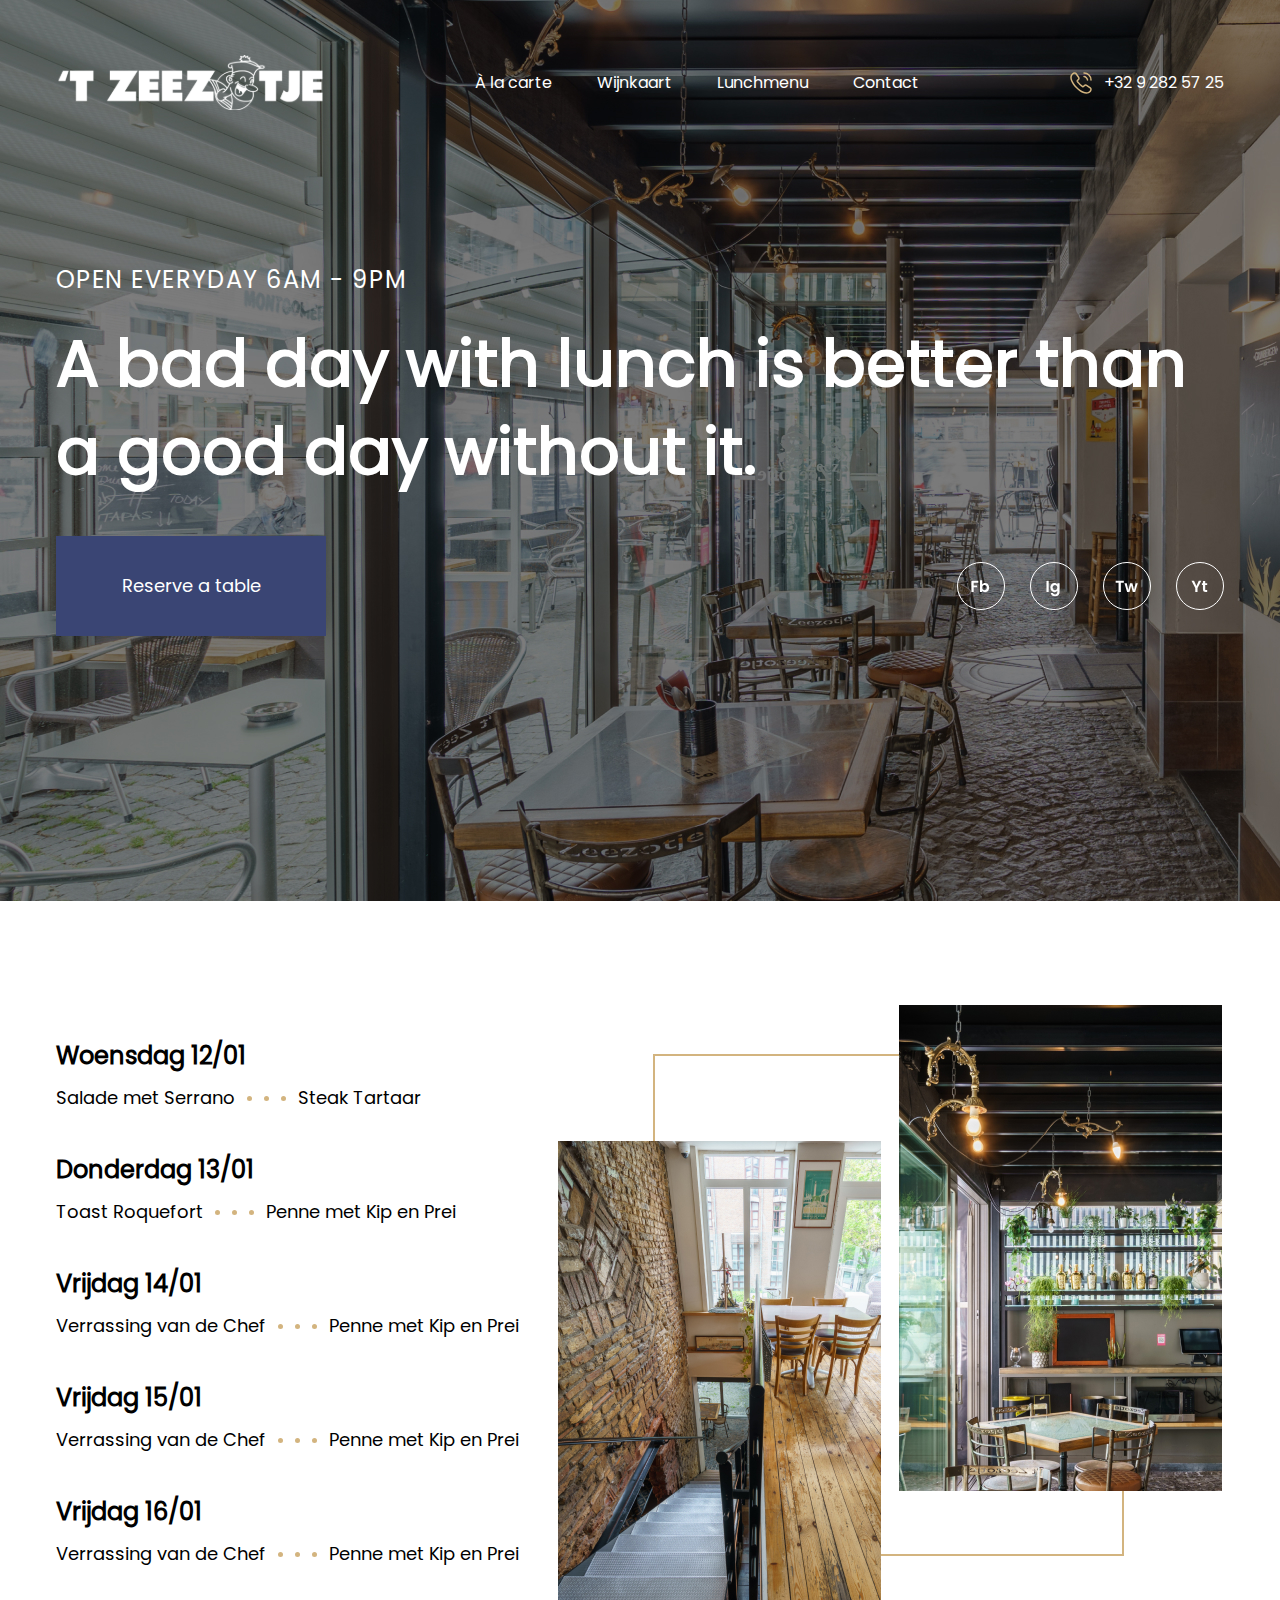
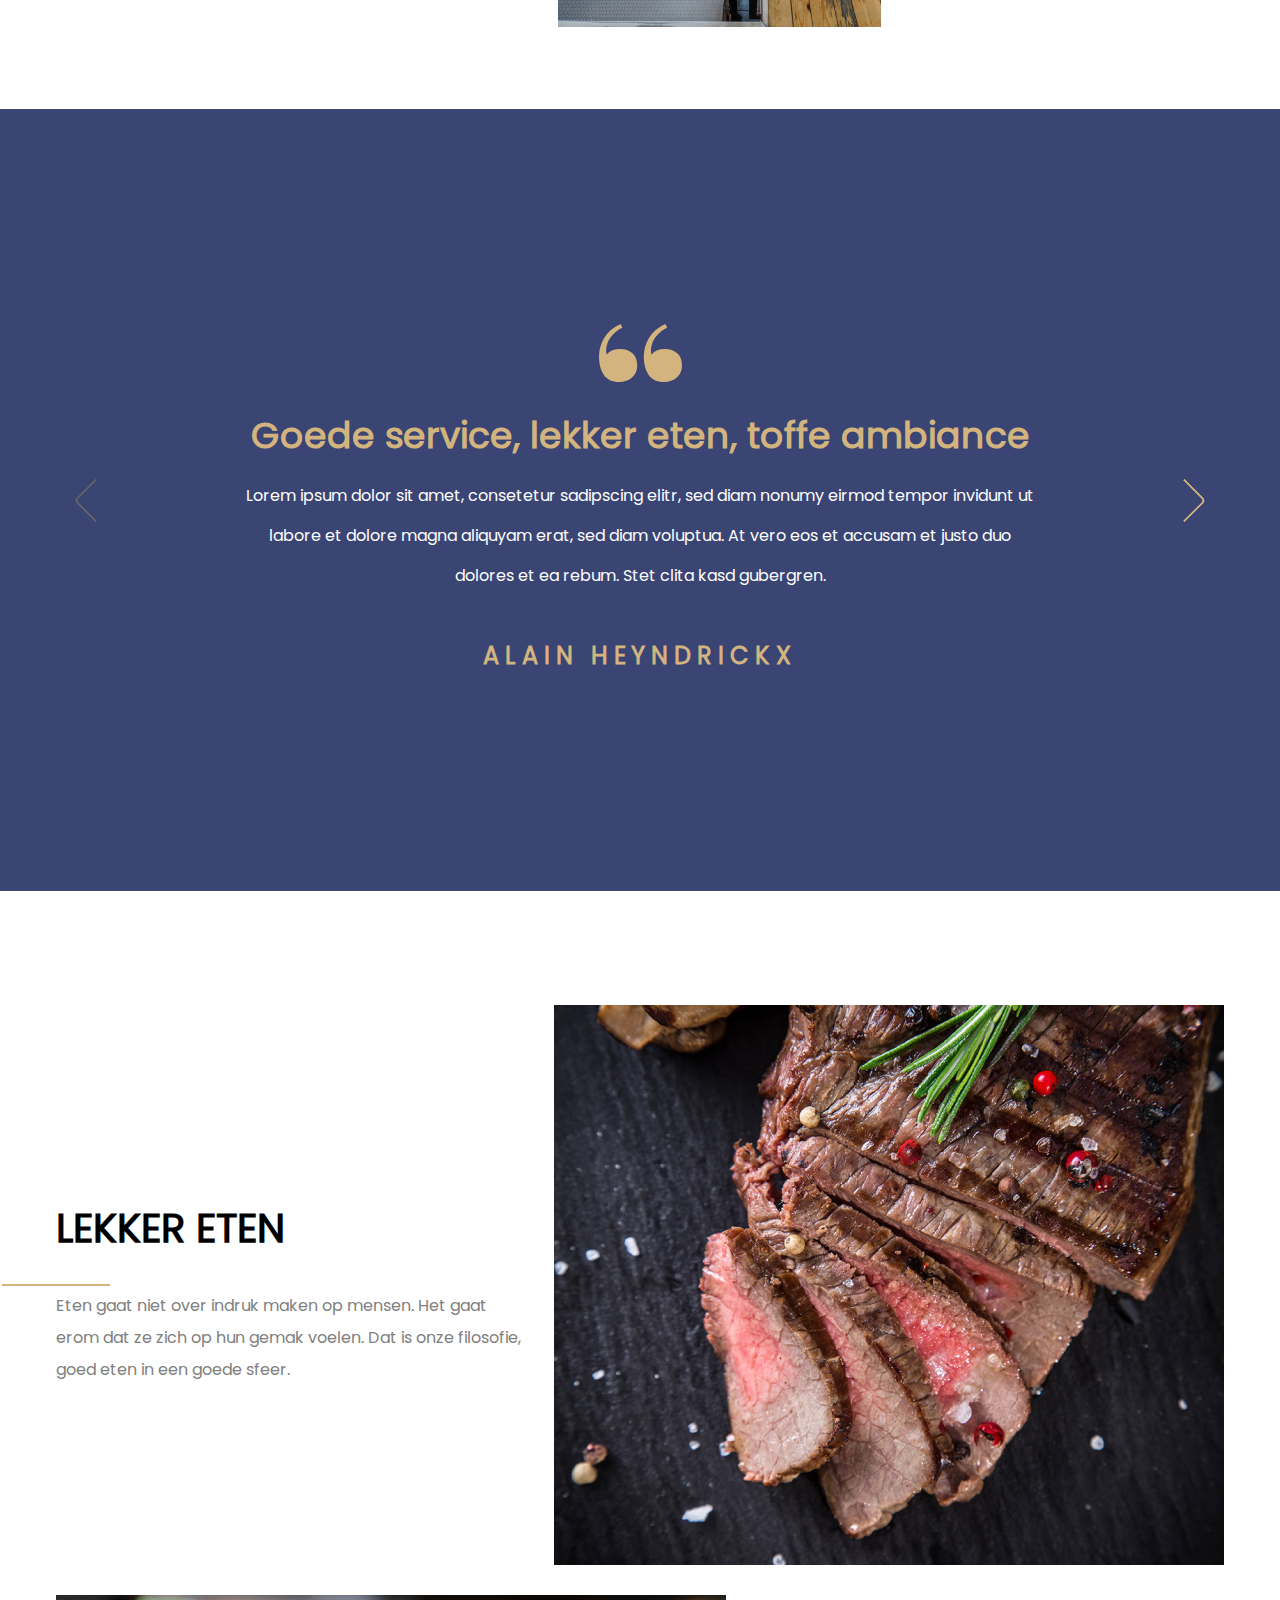
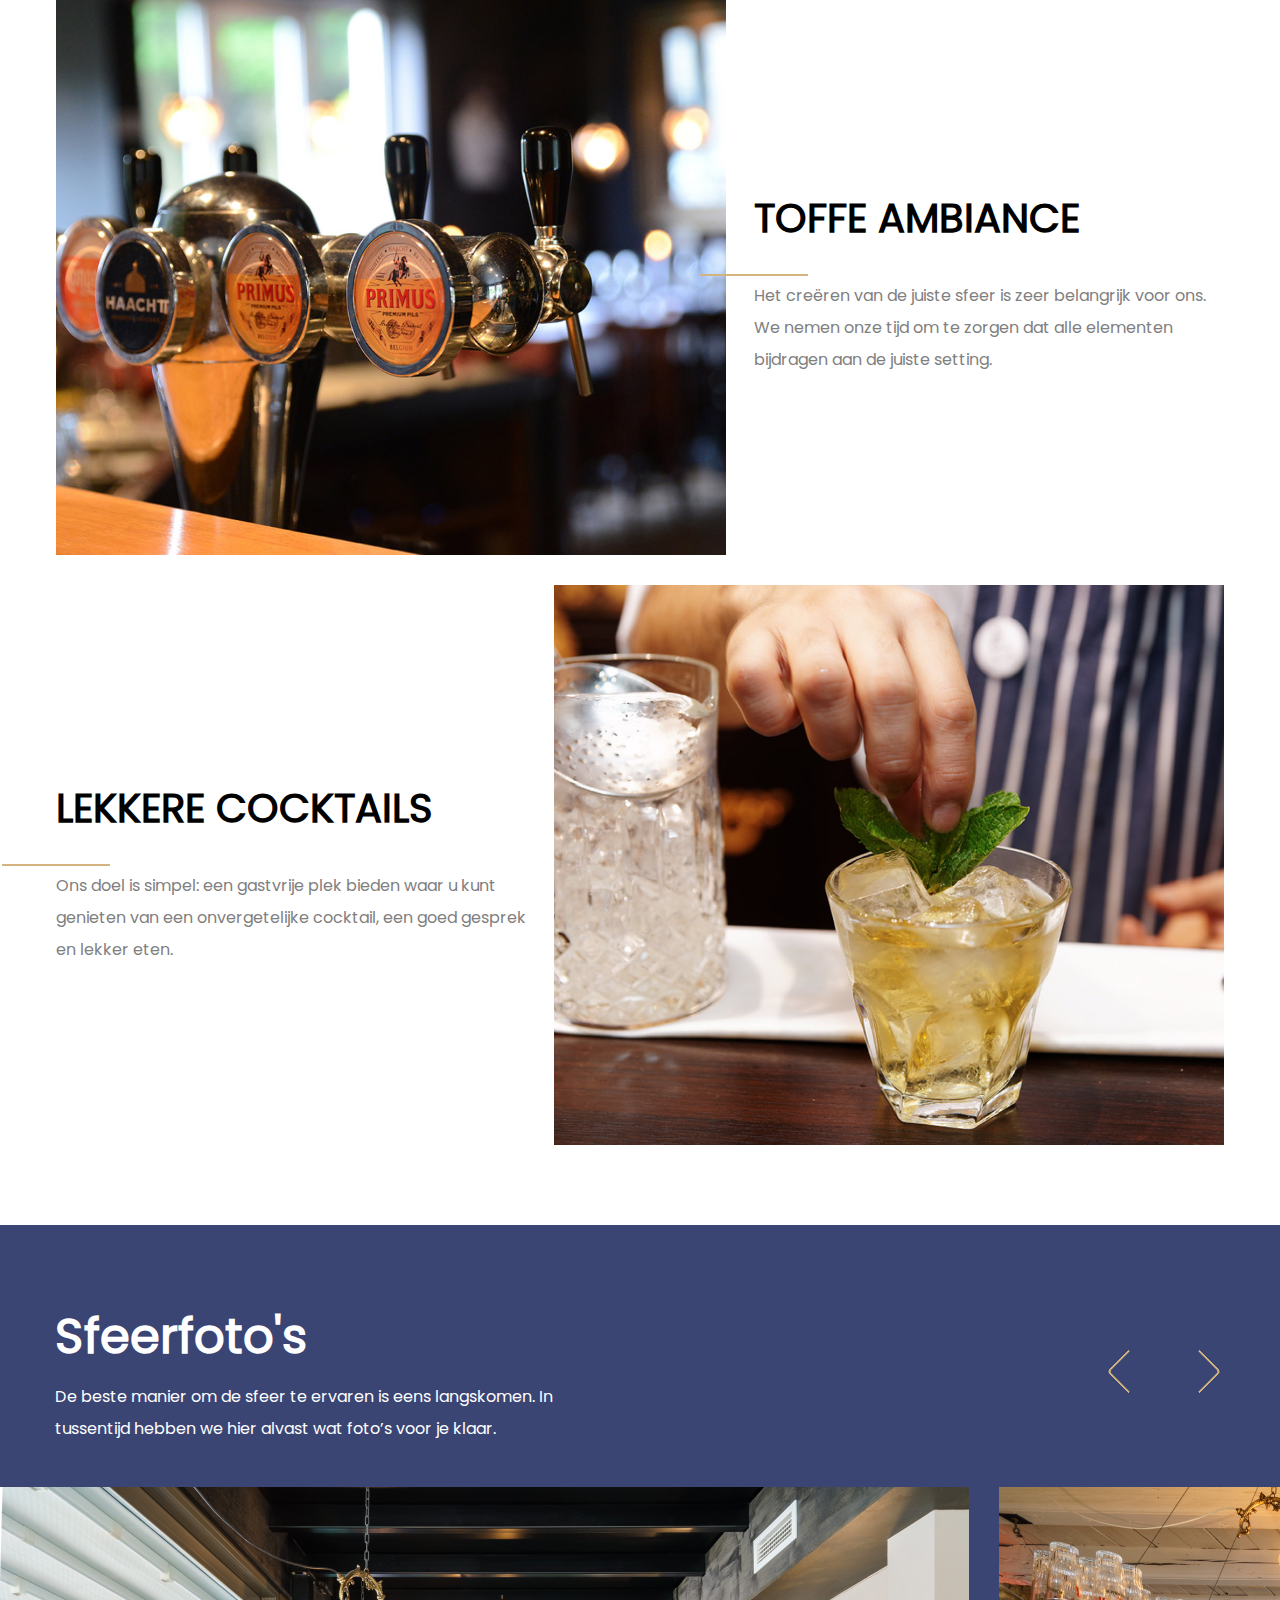
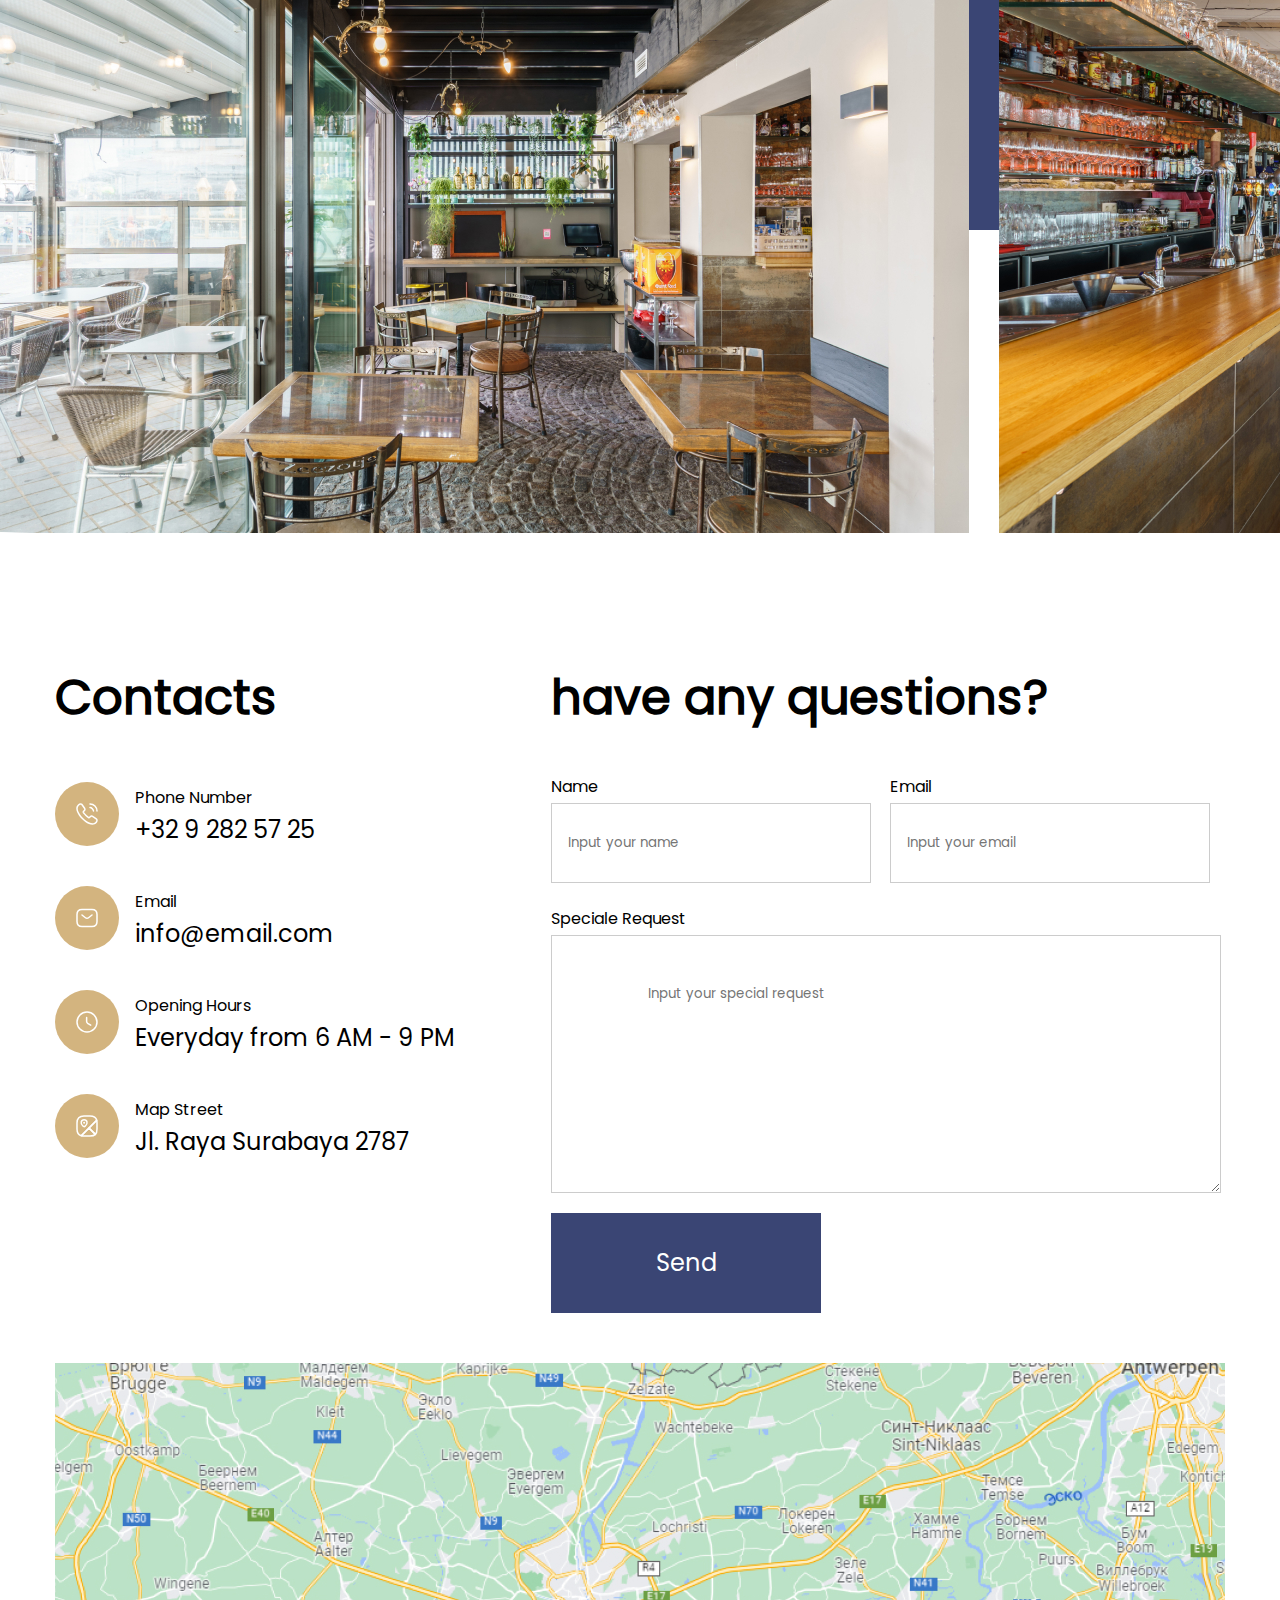
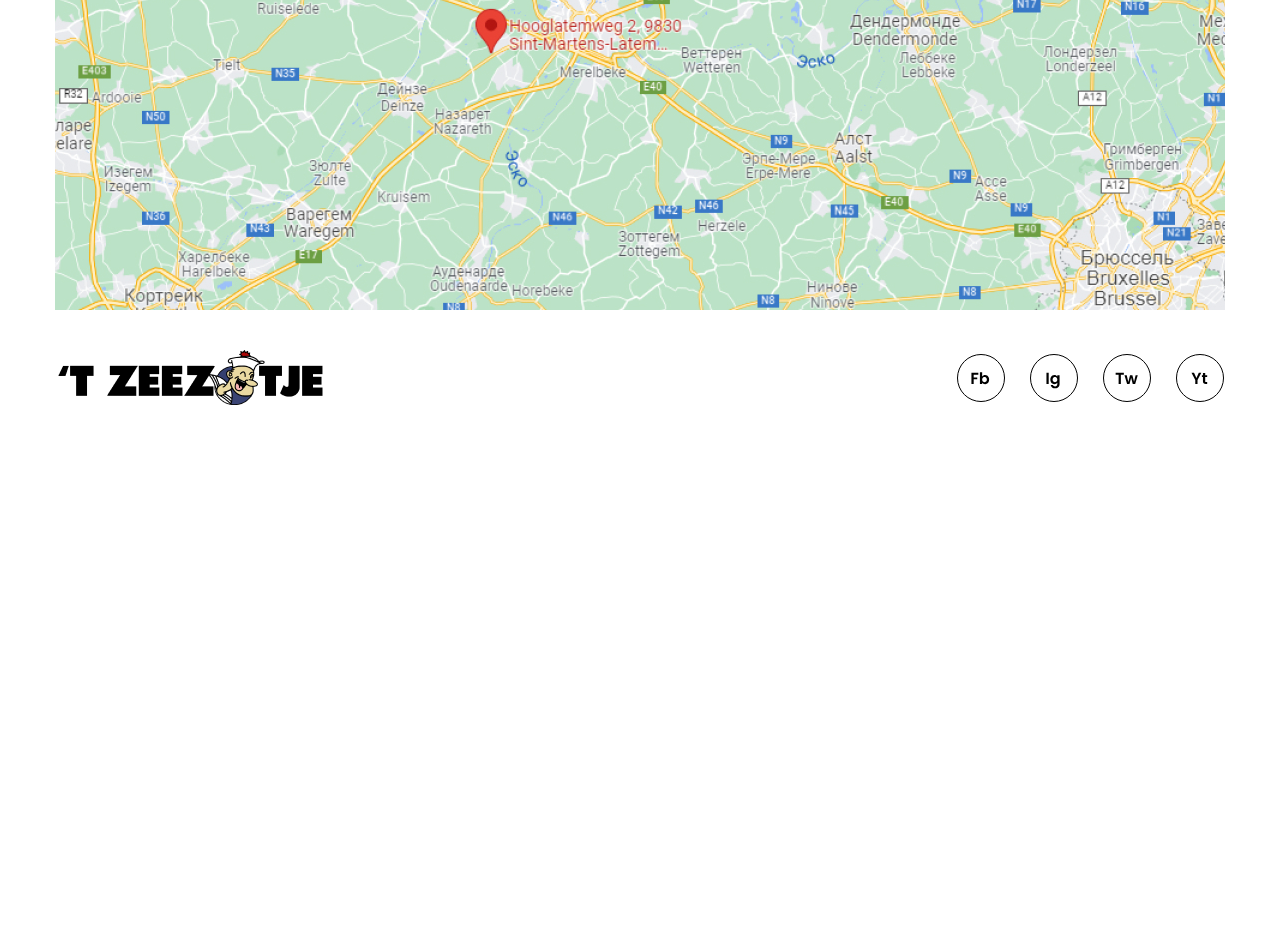
==== index.html @ 37bbe210 "правка блоков, адаптивность хед,фут,1блок." ====
<!DOCTYPE html>
<html lang="en">

<head>
    <meta charset="UTF-8">
    <meta http-equiv="X-UA-Compatible" content="IE=edge">
    <meta name="viewport" content="width=device-width, initial-scale=1.0">
    <!--'Стили'-->
    <link rel="stylesheet" href="css/style-index.css" />
    <!--'Скрипты'-->
    <script src="js/jquery-3.6.0.min.js"></script>
    <script src="js/script.js"></script>
    <!--'Favicon'-->
    <link type="image/x-icon" href="img/png/icon.png" rel="icon">

    <title>'T ZEEZ TJE</title>
</head>

<body>
    <header class="header">
    <div class="per"></div>
    <div class="container">
        <div class="header__burger"> <span></span></div>
        <div class="header__logo">

        </div>
        <nav class="header__navigation">
            <ul class="header__list">
                <li class="link">
                    <a href="#" class="header__link">À la carte</a>
                </li>
                <li class="link">
                    <a href="#" class="header__link">Wijnkaart</a>
                </li>
                <li class="link">
                    <a href="#" class="header__link">Lunchmenu</a>
                </li>
                <li class="link">
                    <a href="#" class="header__link">Contact</a>
                </li>
            </ul>
        </nav>
        <div class="header__phone">
            <img id="header__phone-img1" src="img/svg/lable-phone-header.svg" alt="logo">
            <p>+32 9 282 57 25</p>
            <img id="header__phone-img2" src="img/svg/lable-phone-header.svg" alt="logo">
        </div>

    </div>
</header>

<div class="header-popup__phone-wrapper">
    <div class="header-popup__phone-text">+32 9 282 57 25</div>
    <div class="header-popup__btn-close-phone">
        <span></span>
    </div>

</div>

    <!--'1 БЛОК'-->
    <section class="
    demonstration-block">

        <div class="demonstration-block__conteiner">
            <h3>OPEN EVERYDAY 6AM - 9PM</h3>
            <h2>A bad day with lunch is better than a good day without it.</h2>
            <div class="demonstration-block__btn-group">
                <button class="demonstration-block__btn">Reserve a table</button>
                <div class="demonstration-block__social-group">
                    <a href="#" class="demonstration-block__link demonstration-block__fb"></a>
                    <a href="#" class="demonstration-block__link demonstration-block__ig"></a>
                    <a href="#" class="demonstration-block__link demonstration-block__tw"></a>
                    <a href="#" class="demonstration-block__link demonstration-block__yt"></a>
                </div>
            </div>
        </div>
        <div class="demonstration-block__img">
            <img src="img/bg-1sect.jpg" alt="photo">
        </div>
    </section>

    <!--'2 БЛОК'-->
    <section class="timetable">
        <div class="timetable__wrapper">
            <div class="timetable__day-block-group">


                <ul>
                    <li class="timetable__day">
                        <h4>Woensdag 12/01</h4>
                        <p>Salade met Serrano <span><img src="img/svg/points.svg" alt="..."></span> Steak Tartaar</p>
                    </li>
                    <li class="timetable__day">
                        <h4>Donderdag 13/01</h4>
                        <p>Toast Roquefort <span><img src="img/svg/points.svg" alt="..."></span> Penne met Kip en Prei
                        </p>
                    </li>
                    <li class="timetable__day">
                        <h4>Vrijdag 14/01</h4>
                        <p>Verrassing van de Chef <span><img src="img/svg/points.svg" alt="..."></span> Penne met Kip en Prei
                        </p>
                    </li>
                    <li class="timetable__day">
                        <h4>Vrijdag 15/01</h4>
                        <p>Verrassing van de Chef <span><img src="img/svg/points.svg" alt="..."></span> Penne met Kip en Prei
                        </p>
                    </li>
                    <li class="timetable__day">
                        <h4>Vrijdag 16/01</h4>
                        <p>Verrassing van de Chef <span><img src="img/svg/points.svg" alt="..."></span> Penne met Kip en Prei
                        </p>
                    </li>
                </ul>
            </div>

            <div class="timetable__square"></div>

        </div>
    </section>

    <!--'3 БЛОК'-->
    <section class="advantages">
        <button type="button" class="advantages__arrow arrow-left" id="arrow-left" disabled></button>
        <div class="wrapper-gallery-text">
            <div class="advantages__container">
                <div class="advantages__block visible" id="advantages__block-1 ">
                    <div class="advantages__lable">
                        <img src="img/svg/99.svg" alt="lable">
                    </div>
                    <h3>Goede service, lekker eten, toffe ambiance</h3>
                    <p>Lorem ipsum dolor sit amet, consetetur sadipscing elitr, sed diam nonumy eirmod tempor invidunt ut labore et dolore magna aliquyam erat, sed diam voluptua. At vero eos et accusam et justo duo dolores et ea rebum. Stet clita kasd gubergren.
                    </p>
                    <h4>ALAIN HEYNDRICKX</h4>
                </div>
                <div class="advantages__block" id="advantages__block-2">
                    <div class="advantages__lable">
                        <img src="img/svg/99.svg" alt="lable">
                    </div>
                    <h3>TOP</h3>
                    <p>Lorem ipsum dolor sit amet, consetetur sadipscing elitr, sed diam nonumy eirmod tempor invidunt ut labore et dolore magna aliquyam erat, sed diam voluptua...
                    </p>
                    <h4>RRR RRRR</h4>
                </div>
                <div class="advantages__block" id="advantages__block-3">
                    <div class="advantages__lable">
                        <img src="img/svg/99.svg" alt="lable">
                    </div>
                    <h3>Text Text Text</h3>
                    <p>Lorem ipsum dolor sit amet, consetetur sadipscing elitr...
                    </p>
                    <h4>Text Text</h4>
                </div>
            </div>
        </div>
        <button type="button" class="advantages__arrow arrow-right" id="arrow-ridht"></button>
    </section>

    <!--'4 БЛОК'-->
    <section class="cafe-menu">
        <!--'1card'-->
        <div class="cafe-menu__card ">
            <div class="card-menu__text">
                <h4>LEKKER ETEN</h4>
                <div class="card-menu__line">
                    <img src="img/svg/gold-line.svg" alt="line">
                </div>
                <p>Eten gaat niet over indruk maken op mensen. Het gaat erom dat ze zich op hun gemak voelen. Dat is onze filosofie, goed eten in een goede sfeer.</p>
            </div>
            <div class="card-menu__img">
                <img src="img/4section-01.jpg" alt="photo-1">
            </div>
        </div>
        <!--'2card'-->
        <div class="cafe-menu__card card-menu-2">
            <div class="card-menu__text">
                <h4>TOFFE AMBIANCE</h4>
                <div class="card-menu__line">
                    <img src="img/svg/gold-line.svg" alt="line">
                </div>
                <p>Het creëren van de juiste sfeer is zeer belangrijk voor ons. We nemen onze tijd om te zorgen dat alle elementen bijdragen aan de juiste setting.</p>
            </div>
            <div class="card-menu__img">
                <img src="img/4section-02.jpg" alt="photo-2">
            </div>
        </div>
        <!--'3card'-->
        <div class="cafe-menu__card ">
            <div class="card-menu__text">
                <h4>LEKKERE COCKTAILS</h4>
                <div class="card-menu__line">
                    <img src="img/svg/gold-line.svg" alt="line">
                </div>
                <p>Ons doel is simpel: een gastvrije plek bieden waar u kunt genieten van een onvergetelijke cocktail, een goed gesprek en lekker eten.</p>
            </div>
            <div class="card-menu__img">
                <img src="img/4section-03.jpg" alt="photo-3">
            </div>
        </div>
    </section>

    <!--'5 БЛОК'-->
    <section class="gallery">
        <div class="gallery__header">
            <div class="gallery__title">Sfeerfoto's</div>
            <div class="gallery__text">De beste manier om de sfeer te ervaren is eens langskomen. In tussentijd hebben we hier alvast wat foto’s voor je klaar.</div>
            <!--'Стрелки для галереи'-->
            <div class="gallery__nav">
                <div class="gallery__arrow arrow-forward" id="gallery__nav-forward"></div>
                <div class="gallery__arrow arrow-back" id="gallery__nav-back"></div>
            </div>
        </div>
        <div class="gallery__row">
            <!--'Галерея'-->
            <div class="gallery__photo " id="gallery__photo-1">
                <img src="img/gallery/01.jpg" alt="photo-1">
            </div>
            <div class="gallery__photo " id="gallery__photo-2">
                <img src="img/gallery/02.jpg" alt="photo-2">
            </div>
            <div class="gallery__photo " id="gallery__photo-3">
                <img src="img/gallery/03.jpg" alt="photo-3">
            </div>
        </div>
    </section>

    <!--'6 БЛОК'-->
    <section class="info">
        <div class="info__container">
            <div class="info__contacts">
                <div class="contacts__title">Contacts</div>
                <!--'Телефон'-->
                <div class="contacts__row">
                    <div class="contacts__lable">
                        <img src="img/svg/phone-lable.svg" alt="phone">
                    </div>
                    <div class="contacts__text-column">
                        <p>Phone Number</p>
                        <h3>+32 9 282 57 25</h3>
                    </div>
                </div>
                <!--'Почта'-->
                <div class="contacts__row">
                    <div class="contacts__lable">
                        <img src="img/svg/mail-lable.svg" alt="mail">
                    </div>
                    <div class="contacts__text-column">
                        <p>Email</p>
                        <h3>info@email.com</h3>
                    </div>
                </div>
                <!--'Режим работы'-->
                <div class="contacts__row">
                    <div class="contacts__lable">
                        <img src="img/svg/clock-lable.svg" alt="clock">
                    </div>
                    <div class="contacts__text-column">
                        <p>Opening Hours</p>
                        <h3>Everyday from 6 AM - 9 PM</h3>
                    </div>
                </div>
                <!--'Адрес'-->
                <div class="contacts__row">
                    <div class="contacts__lable">
                        <img src="img/svg/img-lable.svg" alt="map">
                    </div>
                    <div class="contacts__text-column">
                        <p>Map Street</p>
                        <h3>Jl. Raya Surabaya 2787</h3>
                    </div>
                </div>
            </div>
            <div class="info__questions">
                <div class="questions__title">have any questions?</div>
                <form class="questions__form">
                    <label for="name">Name
                        <input type="text" placeholder="Input your name" id="name">
                    </label>
                    <label for="email">Email
                        <input type="email" placeholder="Input your email" id="email">
                    </label>
                    <label for="request">Speciale Request
                        <textarea name="request" id="request" cols="30" rows="10" placeholder="
                    Input your special request
                    "></textarea>
                    </label>
                    <button class="questions__btn" type="submit">Send</button>
                </form>
            </div>
        </div>
    </section>

    <!--'7 БЛОК'-->
    <section class="map">
        <div class="map__script">
            <img src="img/map.jpg" alt="map">
        </div>
    </section>

    <footer class="footer">
    <div class="footer__row">
        <div class="footer__logo">
            <img src="img/png/logo-black.png" alt="logo">
        </div>
        <div class="footer__sotial-link-group">
            <a href="#" class="footer__link footer__fb"></a>
            <a href="#" class="footer__link footer__ig"></a>
            <a href="#" class="footer__link footer__tw"></a>
            <a href="#" class="footer__link footer__yt"></a>
        </div>
    </div>
</footer>




</body>

</html>
---- css/style-index.css ----
@charset "UTF-8";
* {
  padding: 0;
  margin: 0;
  border: 0;
  -webkit-box-sizing: border-box;
  box-sizing: border-box; }

*::after, *::before {
  -webkit-box-sizing: border-box;
  box-sizing: border-box; }

:focus,
:active {
  outline: none; }

body {
  width: 100%;
  height: 100%;
  font-size: 100%;
  position: relative; }

a,
a:hover,
a:visited,
a:active,
a:focus {
  text-decoration: none; }

input,
button,
textarea {
  font-family: inherit; }

button {
  cursor: pointer;
  border: 0;
  padding: 0;
  background-color: none; }

ul li {
  list-style: none; }

h1,
h2,
h3,
h4,
h5,
h6 {
  font-size: inherit;
  font-weight: inherit; }

/*-----*/
@font-face {
  font-family: Poppins;
  font-style: normal;
  font-weight: normal;
  src: local("Poppins-Regular"), url("../fonts/Poppins-Regular.ttf") format("truetype"); }

:root {
  --fsMenuHead: 16px;
  --fs24: 24px;
  --fs32: 32px;
  --fs36: 36px;
  --heHeader: 165px;
  --menuGapHead: 45px;
  --contentWidh: 1168px;
  --logoHedWe: 269px;
  --logoHedHe: 55px;
  --firstBlokHe: 901px;
  --padTopText1Block: 99px;
  --firstBlockBtnWi: 270px;
  --firstBlockBtnHe: 100px;
  --galleryImgHe: 646px;
  --padTop6Block: 101px; }

@media (max-width: 1250px) {
  :root {
    --heHeader: 80px;
    --menuGapHead: 25px;
    --contentWidh: 90%;
    --logoHedWe: 235px;
    --logoHedHe: 45px;
    --padTopText1Block: 70px;
    --firstBlokHe: max-content;
    --firstBlockBtnWi: 250px;
    --firstBlockBtnHe: 80px;
    --galleryImgHe: 646px;
    --padTop6Block: 101px; } }

@media (max-width: 1024px) {
  :root {
    --logoHedWe: 225px;
    --logoHedHe: 42px;
    --padTopText1Block: 20px;
    --firstBlockBtnWi: 170px;
    --firstBlockBtnHe: 55px; } }

@media (max-width: 900px) {
  :root {
    --fsMenuHead: 14px;
    --menuGapHead: 15px;
    --logoHedtWe: 170px;
    --logoHedHe: 32px; } }

@media (max-width: 767px) {
  :root {
    --fsMenuHead: 15px;
    --heHeader: 80px;
    --menuGapHead: 30px;
    --logoHedWe: 185px;
    --logoHedHe: 38px; } }

@media (max-width: 495px) {
  :root {
    --fsMenuHead: 18px;
    --contentWidh: 80%;
    --padTopText1Block: 10px; } }

@media (max-width: 320px) {
  :root {
    --logoHedWe: 85px;
    --logoHedHe: 25px; } }

/*----HEADER-----*/
.header {
  width: 100%;
  height: var(--heHeader);
  top: 0;
  left: 0;
  z-index: 50;
  position: absolute; }
  .header .container {
    width: var(--contentWidh);
    height: 100%;
    display: -webkit-box;
    display: -ms-flexbox;
    display: flex;
    -webkit-box-pack: justify;
    -ms-flex-pack: justify;
    justify-content: space-between;
    -webkit-box-align: center;
    -ms-flex-align: center;
    align-items: center;
    margin: 0px auto; }
  .header__logo {
    width: var(--logoHedWe);
    height: var(--logoHedHe);
    background-color: none;
    background-size: 100% 100%;
    background-repeat: no-repeat;
    background-position: center;
    background-image: url("../img/svg/logo-head.svg"); }
  .header__navigation ul {
    display: -webkit-box;
    display: -ms-flexbox;
    display: flex;
    gap: var(--menuGapHead); }
  .header__link {
    font-size: var(--fsMenuHead);
    font-weight: 400;
    line-height: 24px;
    color: white;
    font-style: normal;
    font-family: Poppins, Arial, sans-serif; }
  .header__phone {
    display: -webkit-box;
    display: -ms-flexbox;
    display: flex;
    -webkit-box-pack: center;
    -ms-flex-pack: center;
    justify-content: center;
    -webkit-box-align: center;
    -ms-flex-align: center;
    align-items: center; }
    .header__phone img {
      width: 24px;
      height: 24px;
      margin-right: 11px; }
    .header__phone p {
      font-size: var(--fsMenuHead);
      font-weight: 400;
      line-height: 24px;
      color: white;
      font-style: normal;
      font-family: Poppins, Arial, sans-serif; }
  .header__burger {
    display: none; }

.header-popup__phone-wrapper {
  display: none; }

#header__phone-img2 {
  display: none; }

@media (max-width: 1024px) {
  .header {
    background-color: white;
    position: fixed; }
    .header__logo {
      background-image: url("../img/png/logo-black.png"); }
    .header__navigation ul {
      display: -webkit-box;
      display: -ms-flexbox;
      display: flex; }
    .header__link {
      font-size: var(--fsMenuHead);
      font-weight: 500;
      line-height: 24px;
      color: black;
      font-style: normal;
      font-family: Poppins, Arial, sans-serif; }
    .header__phone {
      display: -webkit-box;
      display: -ms-flexbox;
      display: flex;
      -webkit-box-pack: center;
      -ms-flex-pack: center;
      justify-content: center;
      -webkit-box-align: center;
      -ms-flex-align: center;
      align-items: center; }
      .header__phone p {
        font-size: var(--fsMenuHead);
        font-weight: 400;
        line-height: 24px;
        color: black;
        font-style: normal;
        font-family: Poppins, Arial, sans-serif; } }

@media (max-width: 900px) {
  .header__phone img {
    width: 20px;
    height: 20px;
    margin-right: 5px; } }

@media (max-width: 767px) {
  body.lock {
    overflow: hidden; }
  .header {
    background-color: white;
    position: fixed; }
    .header .container {
      display: -webkit-box;
      display: -ms-flexbox;
      display: flex;
      -webkit-box-pack: justify;
      -ms-flex-pack: justify;
      justify-content: space-between;
      -webkit-box-align: center;
      -ms-flex-align: center;
      align-items: center;
      margin: 0px auto; }
    .header__burger {
      width: 50px;
      height: 30px;
      display: block;
      position: relative;
      z-index: 3; }
      .header__burger span {
        width: 36px;
        height: 4px;
        top: 13px;
        left: 0px;
        background-color: black;
        position: absolute;
        /**/
        -webkit-transition: all 0.3s ease 0s;
        -o-transition: all 0.3s ease 0s;
        transition: all 0.3s ease 0s; }
      .header__burger::before, .header__burger::after {
        width: 36px;
        height: 4px;
        content: '';
        background-color: black;
        position: absolute;
        left: 0;
        /**/
        -webkit-transition: all 0.3s ease 0s;
        -o-transition: all 0.3s ease 0s;
        transition: all 0.3s ease 0s; }
      .header__burger::before {
        top: 3px; }
      .header__burger::after {
        bottom: 3px; }
      .header__burger.active::before {
        top: 13px;
        /**/
        -webkit-transform: rotate(45deg);
        -ms-transform: rotate(45deg);
        transform: rotate(45deg); }
      .header__burger.active::after {
        bottom: 13px;
        /**/
        -webkit-transform: rotate(-45deg);
        -ms-transform: rotate(-45deg);
        transform: rotate(-45deg); }
      .header__burger.active span {
        -webkit-transform: scale(0);
        -ms-transform: scale(0);
        transform: scale(0); }
    .header__navigation {
      width: 100%;
      height: 100%;
      top: -100%;
      left: 0;
      position: fixed;
      background-color: #3a4574;
      /**/
      -webkit-transition: all 0.3s ease 0s;
      -o-transition: all 0.3s ease 0s;
      transition: all 0.3s ease 0s;
      /*добавить скролл меню для горизонталки*/
      overflow: auto; }
      .header__navigation.active {
        top: var(--heHeader); }
    .header__navigation ul {
      padding: 50px 10px 150px;
      display: -ms-grid;
      display: grid; }
    .header__link {
      font-size: 32px;
      font-weight: 700;
      line-height: 42px;
      color: white;
      font-style: normal;
      font-family: Poppins, Arial, sans-serif;
      margin-left: 40px; }
      .header__link:hover {
        text-shadow: 0 -1px 4px #d3b47f, 0 -1px 4px #d3b47f, 0 1px 4px #d3b47f, 0 1px 4px #d3b47f, -1px 0 4px #d3b47f, 1px 0 4px #d3b47f, -1px 0 4px #d3b47f, 1px 0 4px #d3b47f, -1px -1px 4px #d3b47f, 1px -1px 4px #d3b47f, -1px 1px 4px #d3b47f, 1px 1px 4px #d3b47f, -1px -1px 4px #d3b47f, 1px -1px 4px #d3b47f, -1px 1px 4px #d3b47f, 1px 1px 4px #d3b47f; }
    .header #header__phone-img1 {
      display: none; }
    .header #header__phone-img2 {
      display: block; }
    .header__phone {
      display: -webkit-box;
      display: -ms-flexbox;
      display: flex;
      -webkit-box-pack: center;
      -ms-flex-pack: center;
      justify-content: center;
      -webkit-box-align: center;
      -ms-flex-align: center;
      align-items: center; }
      .header__phone img {
        width: 36px;
        height: 36px;
        margin-right: 0;
        margin-left: 14px; }
      .header__phone p {
        display: none; }
  .header-popup__phone-wrapper {
    display: block; }
  .header-popup__phone-wrapper {
    width: 100%;
    height: 100%;
    top: -100%;
    z-index: 100;
    position: absolute;
    background-color: rgba(0, 0, 0, 0.9);
    /**/
    -webkit-transition: all 0.8s ease 0s;
    -o-transition: all 0.8s ease 0s;
    transition: all 0.8s ease 0s; }
  .header-popup__phone-text {
    width: 400px;
    height: 100px;
    display: -webkit-box;
    display: -ms-flexbox;
    display: flex;
    -webkit-box-pack: center;
    -ms-flex-pack: center;
    justify-content: center;
    -webkit-box-align: center;
    -ms-flex-align: center;
    align-items: center;
    font-size: 48px;
    font-weight: bold;
    line-height: 70px;
    color: black;
    font-style: normal;
    font-family: Poppins, Arial, sans-serif;
    margin: 150px auto;
    background-color: #d3b47f;
    text-shadow: 0px 5px 5px #646464; }
  .header-popup__btn-close-phone {
    width: 50px;
    height: 50px;
    top: 15px;
    right: 15px;
    position: absolute; }
    .header-popup__btn-close-phone::before, .header-popup__btn-close-phone::after {
      width: 30px;
      height: 3px;
      content: '';
      background-color: white;
      position: absolute;
      left: 8px; }
    .header-popup__btn-close-phone::before {
      top: 23px;
      /**/
      -webkit-transform: rotate(45deg);
      -ms-transform: rotate(45deg);
      transform: rotate(45deg); }
    .header-popup__btn-close-phone::after {
      bottom: 23px;
      /**/
      -webkit-transform: rotate(-45deg);
      -ms-transform: rotate(-45deg);
      transform: rotate(-45deg); } }

@media (max-width: 320px) {
  .header {
    width: 100%;
    overflow: hidden; }
    .header__link {
      margin-left: 3px; }
    .header__burger {
      width: 20px;
      height: 20px; }
      .header__burger span {
        width: 20px;
        height: 2px;
        top: 9px;
        left: 0px; }
      .header__burger::before, .header__burger::after {
        width: 20px;
        height: 2px; }
      .header__burger.active::before {
        top: 9px; }
      .header__burger.active::after {
        bottom: 9px; }
    .header img {
      width: 25px;
      height: 25px;
      margin-left: 0px; }
  .header-popup__phone-text {
    width: 100%;
    height: 100px;
    display: -webkit-box;
    display: -ms-flexbox;
    display: flex;
    -webkit-box-pack: center;
    -ms-flex-pack: center;
    justify-content: center;
    -webkit-box-align: center;
    -ms-flex-align: center;
    align-items: center;
    font-size: 28px;
    font-weight: bold;
    line-height: 70px;
    color: black;
    font-style: normal;
    font-family: Poppins, Arial, sans-serif;
    margin: 150px auto;
    background-color: #d3b47f;
    text-shadow: 0px 5px 5px #646464; } }

/*---------------FOOTER-----------------*/
.footer {
  width: 100%;
  height: -webkit-max-content;
  height: -moz-max-content;
  height: max-content;
  display: -webkit-box;
  display: -ms-flexbox;
  display: flex;
  -webkit-box-pack: center;
  -ms-flex-pack: center;
  justify-content: center;
  -webkit-box-align: center;
  -ms-flex-align: center;
  align-items: center;
  background-color: white;
  padding: 20px 0px 526px; }
  .footer__row {
    -webkit-box-sizing: border-box;
    box-sizing: border-box;
    width: var(--contentWidh);
    height: -webkit-max-content;
    height: -moz-max-content;
    height: max-content;
    display: -webkit-box;
    display: -ms-flexbox;
    display: flex;
    -webkit-box-pack: justify;
    -ms-flex-pack: justify;
    justify-content: space-between;
    -webkit-box-align: center;
    -ms-flex-align: center;
    align-items: center; }
  .footer__logo {
    -webkit-box-sizing: border-box;
    box-sizing: border-box;
    width: var(--logoHedWe);
    height: var(--logoHedHe); }
    .footer__logo img {
      width: 100%;
      height: 100%; }
  .footer__sotial-link-group {
    display: -webkit-box;
    display: -ms-flexbox;
    display: flex;
    gap: 25px; }
  .footer__link {
    width: 48px;
    height: 48px;
    background-color: unset;
    background-size: 100% 100%;
    background-repeat: no-repeat;
    background-position: center; }
  .footer__fb {
    background-image: url("../img/svg/fb-lable-black.svg"); }
  .footer__ig {
    background-image: url("../img/svg/ig-lable-black.svg"); }
  .footer__tw {
    background-image: url("../img/svg/tw-lable-black.svg"); }
  .footer__yt {
    background-image: url("../img/svg/yt-lable-black.svg"); }

@media (max-width: 1024px) {
  .footer__link {
    width: 35px;
    height: 35px; } }

@media (max-width: 900px) {
  .footer {
    padding-bottom: 200px; }
    .footer__logo {
      width: 170px;
      height: 32px; } }

@media (max-width: 480px) {
  .footer__row {
    display: -webkit-box;
    display: -ms-flexbox;
    display: flex;
    -webkit-box-pack: center;
    -ms-flex-pack: center;
    justify-content: center;
    -webkit-box-align: center;
    -ms-flex-align: center;
    align-items: center;
    -ms-flex-wrap: wrap;
    flex-wrap: wrap;
    gap: 20px; } }

/*-----------------------------*/
.visible {
  top: 0;
  /**/
  -webkit-transition: all 0.8s ease 0s;
  -o-transition: all 0.8s ease 0s;
  transition: all 0.8s ease 0s; }

body {
  background: #646464; }

/**/
.demonstration-block {
  width: 100%;
  height: var(--firstBlokHe);
  top: 0;
  left: 0;
  position: relative;
  overflow: hidden; }
  .demonstration-block__img {
    width: 100%;
    height: 100%;
    top: 0;
    left: 0;
    z-index: -1;
    position: absolute; }
  .demonstration-block__conteiner {
    width: var(--contentWidh);
    height: 100%;
    margin: 0 auto;
    padding-top: calc(var(--heHeader) + var(--padTopText1Block));
    padding-bottom: calc(var(--padTopText1Block) * 2);
    color: white; }
  .demonstration-block h3 {
    font-size: 24px;
    font-weight: 500;
    line-height: 32px;
    color: white;
    font-style: normal;
    font-family: Poppins, Arial, sans-serif;
    letter-spacing: 0.06em;
    margin-bottom: 24px; }
  .demonstration-block h2 {
    font-size: 64px;
    font-weight: 700;
    line-height: 88px;
    color: white;
    font-style: normal;
    font-family: Poppins, Arial, sans-serif;
    margin-bottom: 40px; }
  .demonstration-block__btn-group {
    display: -webkit-box;
    display: -ms-flexbox;
    display: flex;
    -webkit-box-pack: justify;
    -ms-flex-pack: justify;
    justify-content: space-between;
    -webkit-box-align: center;
    -ms-flex-align: center;
    align-items: center; }
  .demonstration-block__btn {
    font-size: 18px;
    font-weight: 500;
    line-height: 24px;
    color: white;
    font-style: normal;
    font-family: Poppins, Arial, sans-serif;
    width: var(--firstBlockBtnWi);
    height: var(--firstBlockBtnHe);
    background-color: #3a4574;
    color: white; }
  .demonstration-block__social-group {
    display: -webkit-box;
    display: -ms-flexbox;
    display: flex;
    gap: 25px; }
  .demonstration-block__link {
    background-color: none;
    background-size: 100% 100%;
    background-repeat: no-repeat;
    background-position: center;
    width: 48px;
    height: 48px; }
  .demonstration-block__fb {
    background-image: url("../img/svg/fb-lable-white.svg"); }
  .demonstration-block__ig {
    background-image: url("../img/svg/ig-lable-white.svg"); }
  .demonstration-block__tw {
    background-image: url("../img/svg/tw-lable-white.svg"); }
  .demonstration-block__yt {
    background-image: url("../img/svg/yt-lable-white.svg"); }

@media (max-width: 1250px) {
  .demonstration-block__img {
    width: 50%;
    height: 50%;
    top: -150px;
    left: -250px; } }

@media (max-width: 1024px) {
  .demonstration-block {
    background-color: white; }
    .demonstration-block__conteiner h3 {
      font-size: 18px;
      font-weight: 600;
      line-height: 32px;
      color: black;
      font-style: normal;
      font-family: Poppins, Arial, sans-serif;
      letter-spacing: 0.04em;
      margin-bottom: 10px; }
    .demonstration-block__conteiner h2 {
      font-size: 42px;
      font-weight: 900;
      line-height: 50px;
      color: black;
      font-style: normal;
      font-family: Poppins, Arial, sans-serif;
      margin-bottom: 30px; }
    .demonstration-block__link {
      width: 35px;
      height: 35px; }
    .demonstration-block__fb {
      background-image: url("../img/svg/fb-lable-black.svg"); }
    .demonstration-block__ig {
      background-image: url("../img/svg/ig-lable-black.svg"); }
    .demonstration-block__tw {
      background-image: url("../img/svg/tw-lable-black.svg"); }
    .demonstration-block__yt {
      background-image: url("../img/svg/yt-lable-black.svg"); }
    .demonstration-block__img {
      width: var(--contentWidh);
      height: auto;
      z-index: unset;
      position: static;
      margin: 0 auto 20px; }
      .demonstration-block__img img {
        width: 100%;
        height: 100%; } }

@media (max-width: 495px) {
  .demonstration-block {
    width: 100%;
    overflow: hidden; }
    .demonstration-block h3 {
      font-size: 16px;
      font-weight: 600;
      line-height: 20px;
      color: black;
      font-style: normal;
      font-family: Poppins, Arial, sans-serif;
      letter-spacing: 0.04em;
      margin-bottom: 10px; }
    .demonstration-block h2 {
      font-size: 32px;
      font-weight: 700;
      line-height: 40px;
      color: black;
      font-style: normal;
      font-family: Poppins, Arial, sans-serif;
      margin-bottom: 20px; }
    .demonstration-block__btn-group {
      display: -webkit-box;
      display: -ms-flexbox;
      display: flex;
      -webkit-box-pack: center;
      -ms-flex-pack: center;
      justify-content: center;
      -webkit-box-align: center;
      -ms-flex-align: center;
      align-items: center;
      -ms-flex-wrap: wrap;
      flex-wrap: wrap;
      gap: 20px; }
    .demonstration-block__social-group {
      gap: 20px; } }

.timetable {
  display: -webkit-box;
  display: -ms-flexbox;
  display: flex;
  -webkit-box-pack: center;
  -ms-flex-pack: center;
  justify-content: center;
  -webkit-box-align: center;
  -ms-flex-align: center;
  align-items: center;
  width: 100%;
  height: 808px;
  background-color: white; }
  .timetable__wrapper {
    display: -webkit-box;
    display: -ms-flexbox;
    display: flex;
    -webkit-box-pack: justify;
    -ms-flex-pack: justify;
    justify-content: space-between;
    -webkit-box-align: center;
    -ms-flex-align: center;
    align-items: center;
    width: var(--contentWidh);
    height: 100%; }
  .timetable__day-block-group ul {
    display: -ms-grid;
    display: grid;
    -webkit-box-pack: unset;
    -ms-flex-pack: unset;
    justify-content: unset;
    -webkit-box-align: center;
    -ms-flex-align: center;
    align-items: center;
    min-width: -webkit-max-content;
    min-width: -moz-max-content;
    min-width: max-content;
    height: -webkit-max-content;
    height: -moz-max-content;
    height: max-content;
    gap: 40px; }
  .timetable__day {
    display: -ms-grid;
    display: grid;
    gap: 10px; }
    .timetable__day h4 {
      font-size: 24px;
      font-weight: 600;
      line-height: 32px;
      color: black;
      font-style: normal;
      font-family: Poppins, Arial, sans-serif; }
    .timetable__day p {
      font-size: 18px;
      font-weight: 400;
      line-height: 32px;
      color: black;
      font-style: normal;
      font-family: Poppins, Arial, sans-serif;
      display: -webkit-box;
      display: -ms-flexbox;
      display: flex; }
      .timetable__day p span {
        width: -webkit-max-content;
        width: -moz-max-content;
        width: max-content;
        height: 100%;
        display: -webkit-box;
        display: -ms-flexbox;
        display: flex;
        -webkit-box-pack: center;
        -ms-flex-pack: center;
        justify-content: center;
        -webkit-box-align: center;
        -ms-flex-align: center;
        align-items: center;
        padding: 0 12px; }
  .timetable__square {
    width: 471px;
    height: 502px;
    position: relative;
    display: -webkit-box;
    display: -ms-flexbox;
    display: flex;
    left: -100px;
    border: 2px solid #d3b47f; }
    .timetable__square::after, .timetable__square::before {
      background-color: white;
      background-size: 100% 100%;
      background-repeat: no-repeat;
      background-position: center;
      width: 323px;
      height: 486px;
      content: '';
      position: absolute; }
    .timetable__square::after {
      top: 85px;
      left: -97px;
      background-image: url("../img/2sect-01.jpg"); }
    .timetable__square::before {
      top: -51px;
      right: -100px;
      background-image: url("../img/2sect-02.jpg"); }

@media (max-width: 1250px) {
  .timetable {
    display: none; } }

.advantages {
  width: 100%;
  height: 782px;
  display: -webkit-box;
  display: -ms-flexbox;
  display: flex;
  -webkit-box-pack: center;
  -ms-flex-pack: center;
  justify-content: center;
  -webkit-box-align: center;
  -ms-flex-align: center;
  align-items: center;
  background-color: #3a4574; }
  .advantages__arrow {
    width: 31px;
    height: 31px;
    margin: 80px;
    border-top-left-radius: 5px;
    background-color: #3a4574;
    border-top: 2px solid #d3b47f;
    border-left: 2px solid #d3b47f; }
    .advantages__arrow:hover {
      border-width: 3.5px; }
    .advantages__arrow:disabled {
      border-color: #646464;
      cursor: default; }
    .advantages__arrow:hover:disabled {
      border-width: 2px; }
  .advantages .arrow-left {
    -webkit-transform: rotate(-45deg);
    -ms-transform: rotate(-45deg);
    transform: rotate(-45deg); }
  .advantages .arrow-right {
    -webkit-transform: rotate(135deg);
    -ms-transform: rotate(135deg);
    transform: rotate(135deg); }
  .advantages .wrapper-gallery-text {
    width: 900px;
    height: -webkit-max-content;
    height: -moz-max-content;
    height: max-content;
    display: -webkit-box;
    display: -ms-flexbox;
    display: flex;
    -webkit-box-pack: center;
    -ms-flex-pack: center;
    justify-content: center;
    -webkit-box-align: center;
    -ms-flex-align: center;
    align-items: center;
    position: relative;
    overflow: hidden; }
  .advantages__container {
    width: -webkit-max-content;
    width: -moz-max-content;
    width: max-content;
    height: -webkit-max-content;
    height: -moz-max-content;
    height: max-content;
    display: -webkit-box;
    display: -ms-flexbox;
    display: flex;
    -webkit-box-pack: center;
    -ms-flex-pack: center;
    justify-content: center;
    -webkit-box-align: center;
    -ms-flex-align: center;
    align-items: center;
    position: relative;
    top: 0;
    left: 900px;
    -webkit-box-sizing: content-box;
    box-sizing: content-box; }
  .advantages__block {
    width: 900px;
    height: -webkit-max-content;
    height: -moz-max-content;
    height: max-content;
    display: -webkit-box;
    display: -ms-flexbox;
    display: flex;
    -webkit-box-pack: center;
    -ms-flex-pack: center;
    justify-content: center;
    -webkit-box-align: center;
    -ms-flex-align: center;
    align-items: center;
    -webkit-box-orient: vertical;
    -webkit-box-direction: normal;
    -ms-flex-direction: column;
    flex-direction: column;
    padding: 10px 55px; }
    .advantages__block h3,
    .advantages__block p,
    .advantages__block h4 {
      text-align: center; }
    .advantages__block h3 {
      font-size: 36px;
      font-weight: 600;
      line-height: 40px;
      color: #d3b47f;
      font-style: normal;
      font-family: Poppins, Arial, sans-serif;
      margin-bottom: 20px; }
    .advantages__block p {
      font-size: 16px;
      font-weight: 400;
      line-height: 40px;
      color: white;
      font-style: normal;
      font-family: Poppins, Arial, sans-serif;
      margin-bottom: 40px; }
    .advantages__block h4 {
      font-size: 24px;
      font-weight: 600;
      line-height: 40px;
      color: #d3b47f;
      font-style: normal;
      font-family: Poppins, Arial, sans-serif;
      text-transform: uppercase;
      letter-spacing: 0.245em; }
  .advantages__lable {
    width: 83px;
    height: 58px;
    margin-bottom: 34px; }

@media (max-width: 1250px) {
  .advantages {
    display: none; } }

.cafe-menu {
  display: -ms-grid;
  display: grid;
  -webkit-box-pack: center;
  -ms-flex-pack: center;
  justify-content: center;
  -webkit-box-align: center;
  -ms-flex-align: center;
  align-items: center;
  width: 100%;
  gap: 30px;
  padding: 114px 0px 80px;
  background-color: white; }
  .cafe-menu__card {
    width: 1168px;
    display: -webkit-box;
    display: -ms-flexbox;
    display: flex;
    -webkit-box-pack: justify;
    -ms-flex-pack: justify;
    justify-content: space-between;
    -webkit-box-align: center;
    -ms-flex-align: center;
    align-items: center; }

.card-menu {
  display: -webkit-box;
  display: -ms-flexbox;
  display: flex;
  -webkit-box-pack: justify;
  -ms-flex-pack: justify;
  justify-content: space-between;
  gap: 30px; }
  .card-menu__text h4 {
    font-size: 40px;
    font-weight: 700;
    line-height: 88px;
    color: black;
    font-style: normal;
    font-family: Poppins, Arial, sans-serif;
    text-transform: uppercase; }
  .card-menu__text p {
    font-size: 16px;
    font-weight: 400;
    line-height: 32px;
    color: gray;
    font-style: normal;
    font-family: Poppins, Arial, sans-serif;
    display: -webkit-box;
    display: -ms-flexbox;
    display: flex;
    width: 470px;
    margin-top: 16px; }
  .card-menu__line {
    width: 108px;
    height: 2px;
    position: relative;
    top: 4;
    left: -54px; }
  .card-menu__img {
    width: 670px;
    height: 560px; }

.card-menu-2 {
  -webkit-box-orient: horizontal;
  -webkit-box-direction: reverse;
  -ms-flex-direction: row-reverse;
  flex-direction: row-reverse; }

@media (max-width: 1250px) {
  .cafe-menu {
    display: none; } }

.gallery {
  width: 100%;
  height: 605px;
  display: -ms-grid;
  display: grid;
  -webkit-box-pack: center;
  -ms-flex-pack: center;
  justify-content: center;
  -webkit-box-align: unset;
  -ms-flex-align: unset;
  align-items: unset;
  position: relative;
  padding-top: 68px;
  background-color: #3a4574; }
  .gallery__header {
    width: 1170px;
    height: -webkit-max-content;
    height: -moz-max-content;
    height: max-content;
    position: relative; }
  .gallery__title {
    font-size: 48px;
    font-weight: 700;
    line-height: 88px;
    color: white;
    font-style: normal;
    font-family: Poppins, Arial, sans-serif; }
  .gallery__text {
    font-size: 16px;
    font-weight: 400;
    line-height: 32px;
    color: white;
    font-style: normal;
    font-family: Poppins, Arial, sans-serif;
    width: 569px; }
  .gallery__nav {
    width: -webkit-max-content;
    width: -moz-max-content;
    width: max-content;
    height: -webkit-max-content;
    height: -moz-max-content;
    height: max-content;
    display: -webkit-box;
    display: -ms-flexbox;
    display: flex;
    -webkit-box-pack: justify;
    -ms-flex-pack: justify;
    justify-content: space-between;
    -webkit-box-align: center;
    -ms-flex-align: center;
    align-items: center;
    gap: 20px;
    position: absolute;
    top: 50%;
    right: 0;
    margin-top: -23px; }
  .gallery__arrow {
    width: 31px;
    height: 31px;
    margin: 10px;
    border-top-left-radius: 5px;
    background-color: #3a4574;
    border-top: 2px solid #d3b47f;
    border-left: 2px solid #d3b47f; }
    .gallery__arrow:hover {
      border-width: 3.5px; }
    .gallery__arrow:disabled {
      border-color: #646464;
      cursor: default; }
    .gallery__arrow:hover:disabled {
      border-width: 2px; }
  .gallery .arrow-forward {
    -webkit-transform: rotate(-45deg);
    -ms-transform: rotate(-45deg);
    transform: rotate(-45deg); }
  .gallery .arrow-back {
    -webkit-transform: rotate(135deg);
    -ms-transform: rotate(135deg);
    transform: rotate(135deg); }
  .gallery__row {
    display: -webkit-box;
    display: -ms-flexbox;
    display: flex;
    -ms-flex-pack: distribute;
    justify-content: space-around;
    -webkit-box-align: center;
    -ms-flex-align: center;
    align-items: center;
    width: 100%;
    height: -webkit-max-content;
    height: -moz-max-content;
    height: max-content;
    position: absolute;
    top: 262px;
    gap: 30px;
    overflow: hidden; }
  .gallery__photo {
    width: 970px;
    height: var(--galleryImgHe); }

@media (max-width: 1250px) {
  .gallery {
    display: none; } }

.info {
  width: 100%;
  height: -webkit-max-content;
  height: -moz-max-content;
  height: max-content;
  display: -webkit-box;
  display: -ms-flexbox;
  display: flex;
  -webkit-box-pack: center;
  -ms-flex-pack: center;
  justify-content: center;
  -webkit-box-align: center;
  -ms-flex-align: center;
  align-items: center;
  background-color: white;
  padding-top: calc(var(--galleryImgHe) / 2 + var(--padTop6Block));
  padding-bottom: 25px; }
  .info__container {
    width: 1170px;
    height: -webkit-max-content;
    height: -moz-max-content;
    height: max-content;
    display: -webkit-box;
    display: -ms-flexbox;
    display: flex;
    -webkit-box-pack: start;
    -ms-flex-pack: start;
    justify-content: start;
    -webkit-box-align: start;
    -ms-flex-align: start;
    align-items: start;
    display: flex;
    gap: 96px; }
  .info__contacts {
    display: -ms-grid;
    display: grid;
    gap: 40px; }
    .info__contacts .contacts__title {
      font-size: 48px;
      font-weight: 700;
      line-height: 88px;
      color: black;
      font-style: normal;
      font-family: Poppins, Arial, sans-serif; }
    .info__contacts .contacts__row {
      width: -webkit-max-content;
      width: -moz-max-content;
      width: max-content;
      display: -webkit-box;
      display: -ms-flexbox;
      display: flex;
      gap: 16px; }
    .info__contacts .contacts__lable {
      width: 64px;
      height: 64px; }
    .info__contacts .contacts__text-column p {
      font-size: 16px;
      font-weight: 400;
      line-height: 32px;
      color: black;
      font-style: normal;
      font-family: Poppins, Arial, sans-serif; }
    .info__contacts .contacts__text-column h3 {
      font-size: 24px;
      font-weight: 500;
      line-height: 32px;
      color: black;
      font-style: normal;
      font-family: Poppins, Arial, sans-serif; }
  .info__questions {
    display: -ms-grid;
    display: grid;
    width: 678px; }
    .info__questions .questions__title {
      font-size: 48px;
      font-weight: 700;
      line-height: 88px;
      color: black;
      font-style: normal;
      font-family: Poppins, Arial, sans-serif;
      margin-bottom: 29px; }
    .info__questions .questions__form {
      width: 100%;
      display: -webkit-box;
      display: -ms-flexbox;
      display: flex;
      -ms-flex-wrap: wrap;
      flex-wrap: wrap;
      row-gap: 20px;
      -webkit-column-gap: 19px;
      column-gap: 19px; }
      .info__questions .questions__form label {
        font-size: 16px;
        font-weight: 400;
        line-height: 32px;
        color: black;
        font-style: normal;
        font-family: Poppins, Arial, sans-serif;
        display: -ms-grid;
        display: grid; }
        .info__questions .questions__form label input {
          width: 320px;
          height: 80px;
          border: 1px solid #cccccc;
          padding: 28px 16px; }
        .info__questions .questions__form label textarea {
          width: 670px;
          height: -webkit-max-content;
          height: -moz-max-content;
          height: max-content;
          border: 1px solid #cccccc;
          padding: 28px 16px; }
    .info__questions .questions__btn {
      width: 270px;
      height: 100px;
      font-size: 24px;
      font-weight: 500;
      line-height: 24px;
      color: white;
      font-style: normal;
      font-family: Poppins, Arial, sans-serif;
      background-color: #3a4574; }

@media (max-width: 1250px) {
  .info {
    display: none; } }

.map {
  width: 100%;
  height: -webkit-max-content;
  height: -moz-max-content;
  height: max-content;
  display: -webkit-box;
  display: -ms-flexbox;
  display: flex;
  -webkit-box-pack: center;
  -ms-flex-pack: center;
  justify-content: center;
  -webkit-box-align: center;
  -ms-flex-align: center;
  align-items: center;
  background-color: white;
  padding: 25px 0px 20px; }
  .map__script {
    width: 1170px;
    height: 547px; }

@media (max-width: 1250px) {
  .map {
    display: none; } }
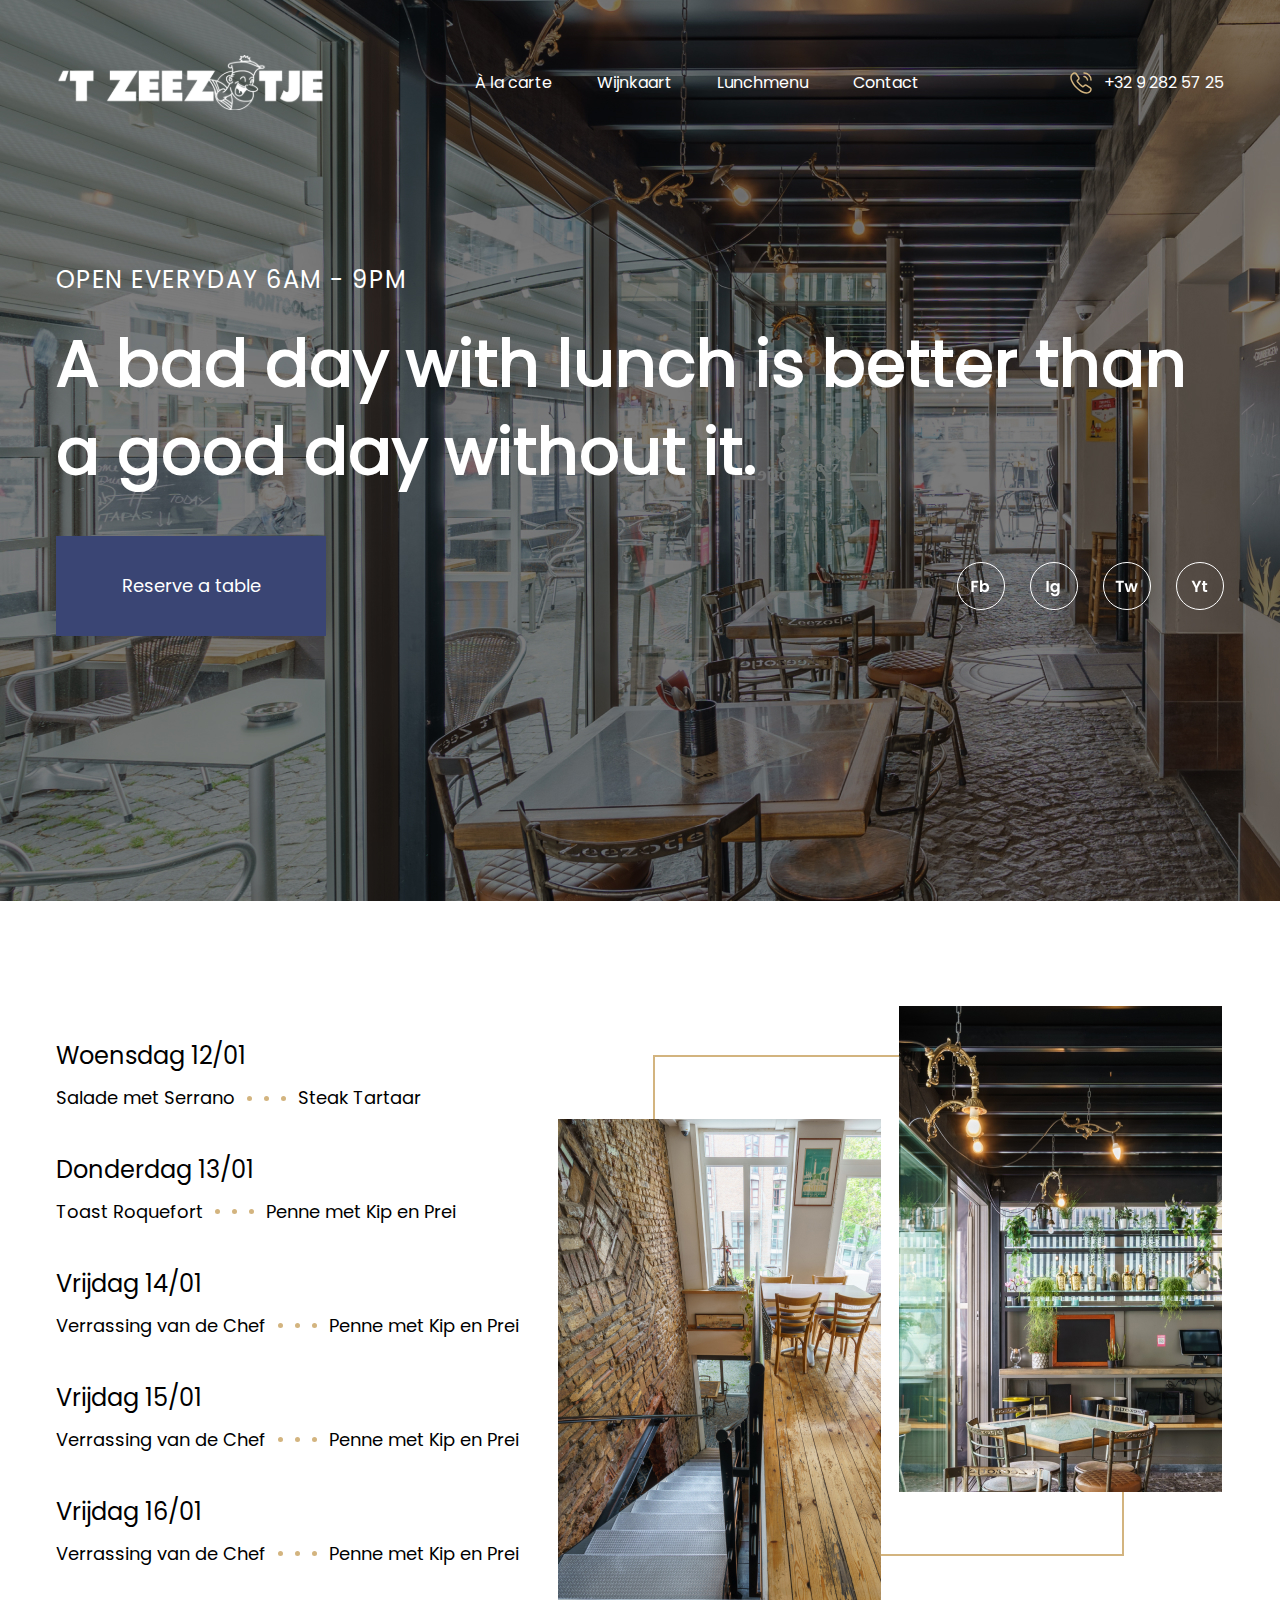
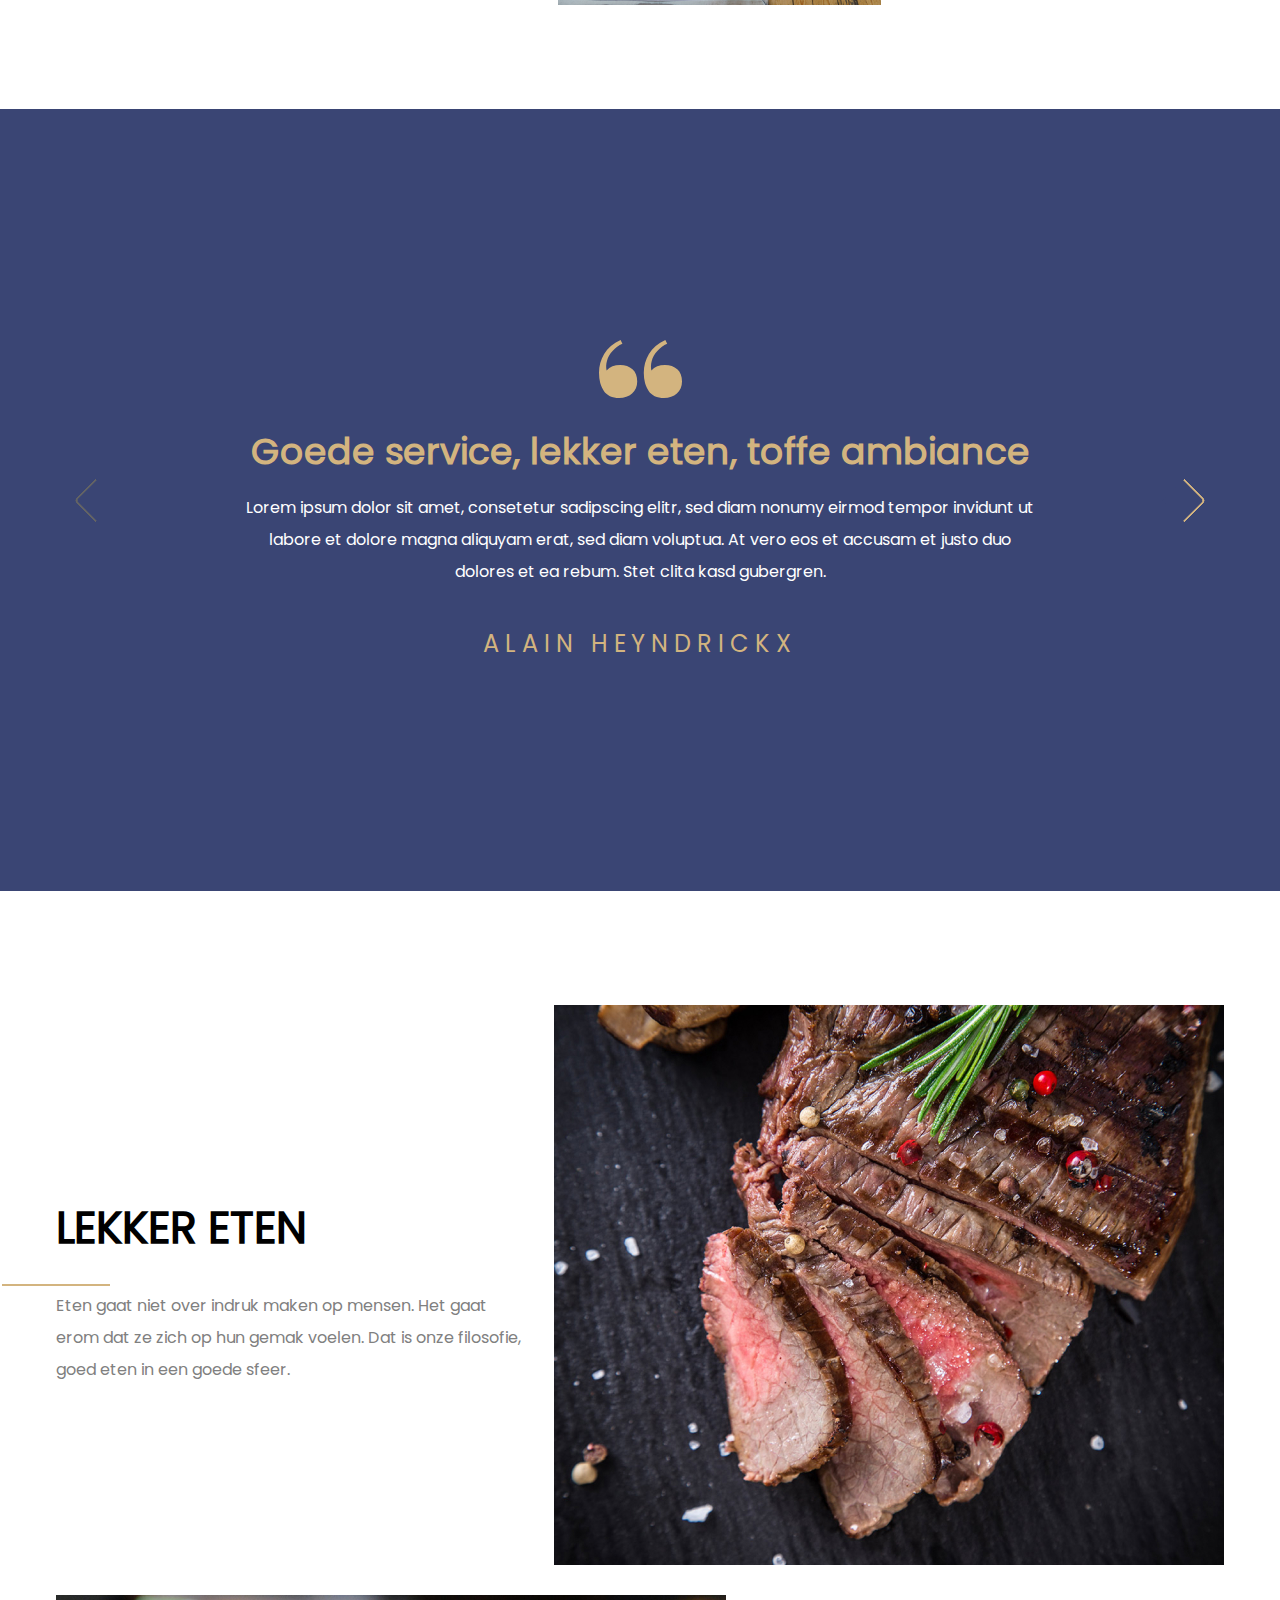
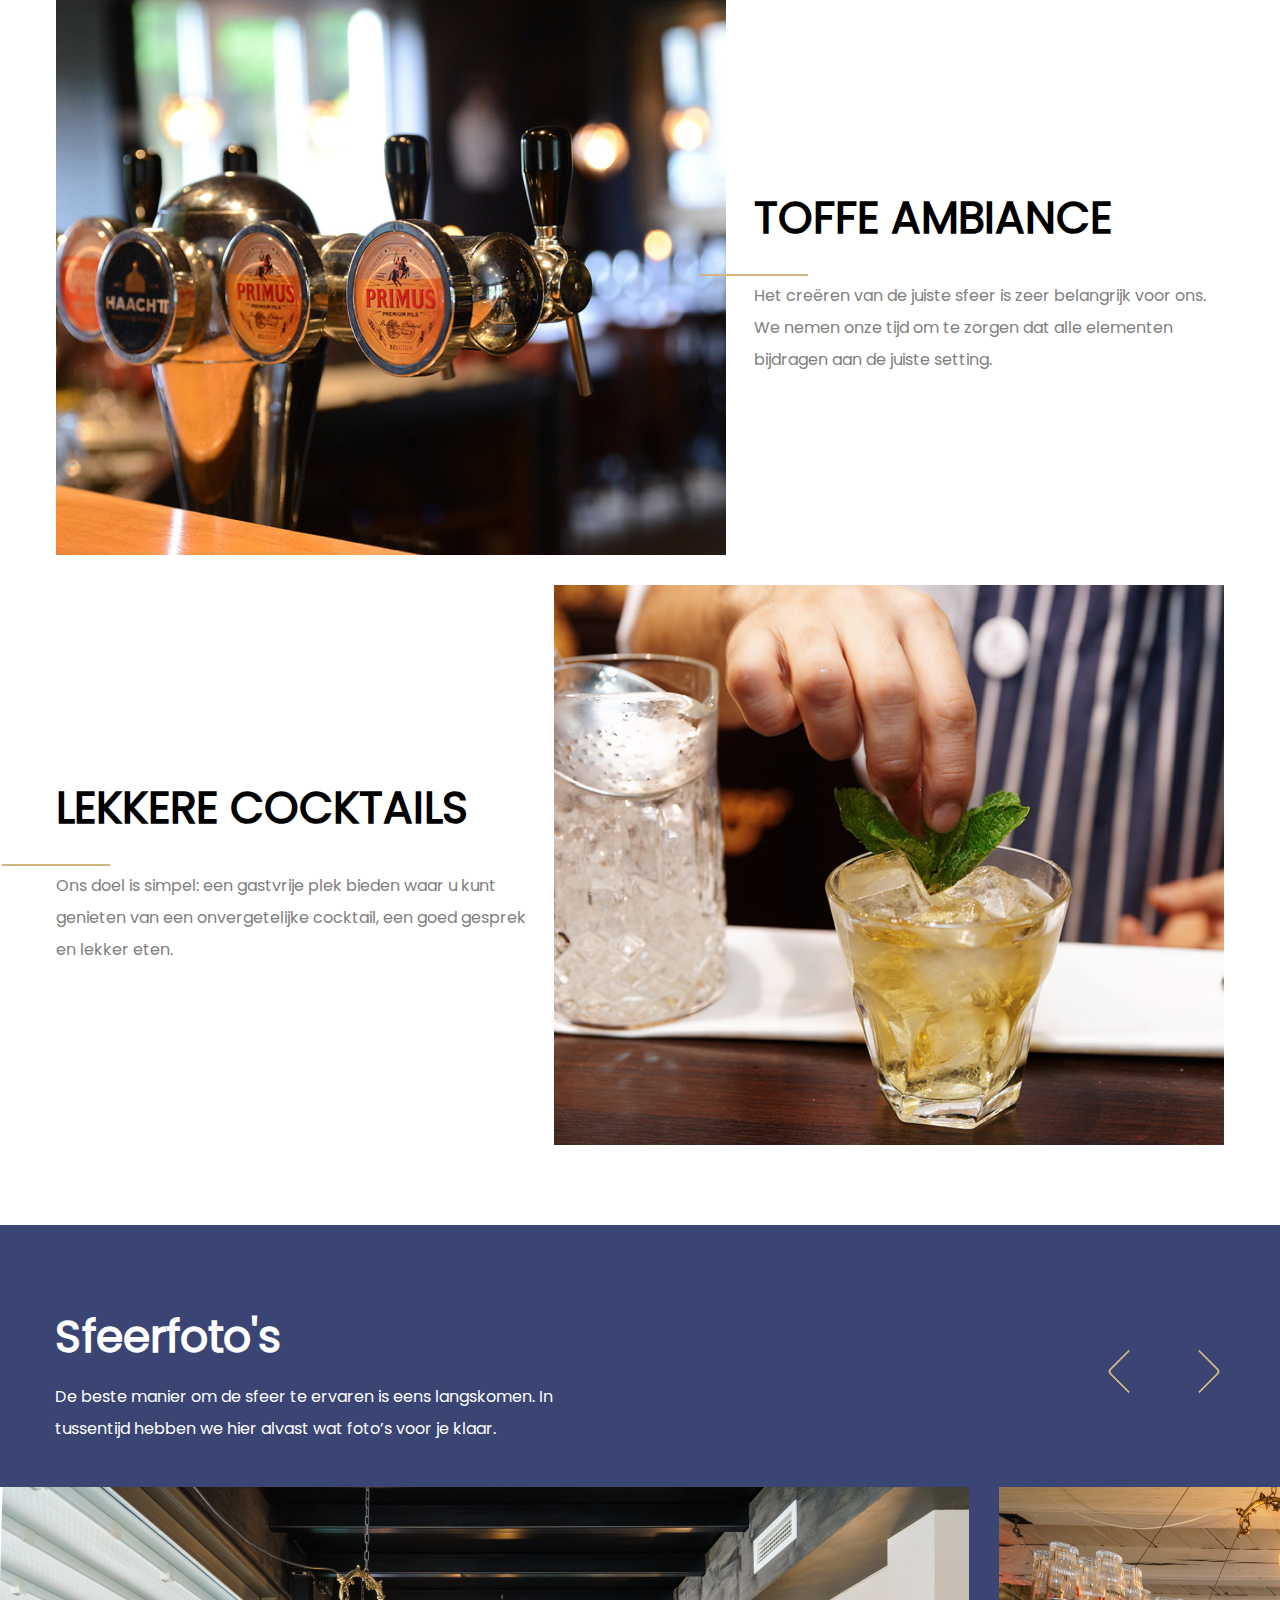
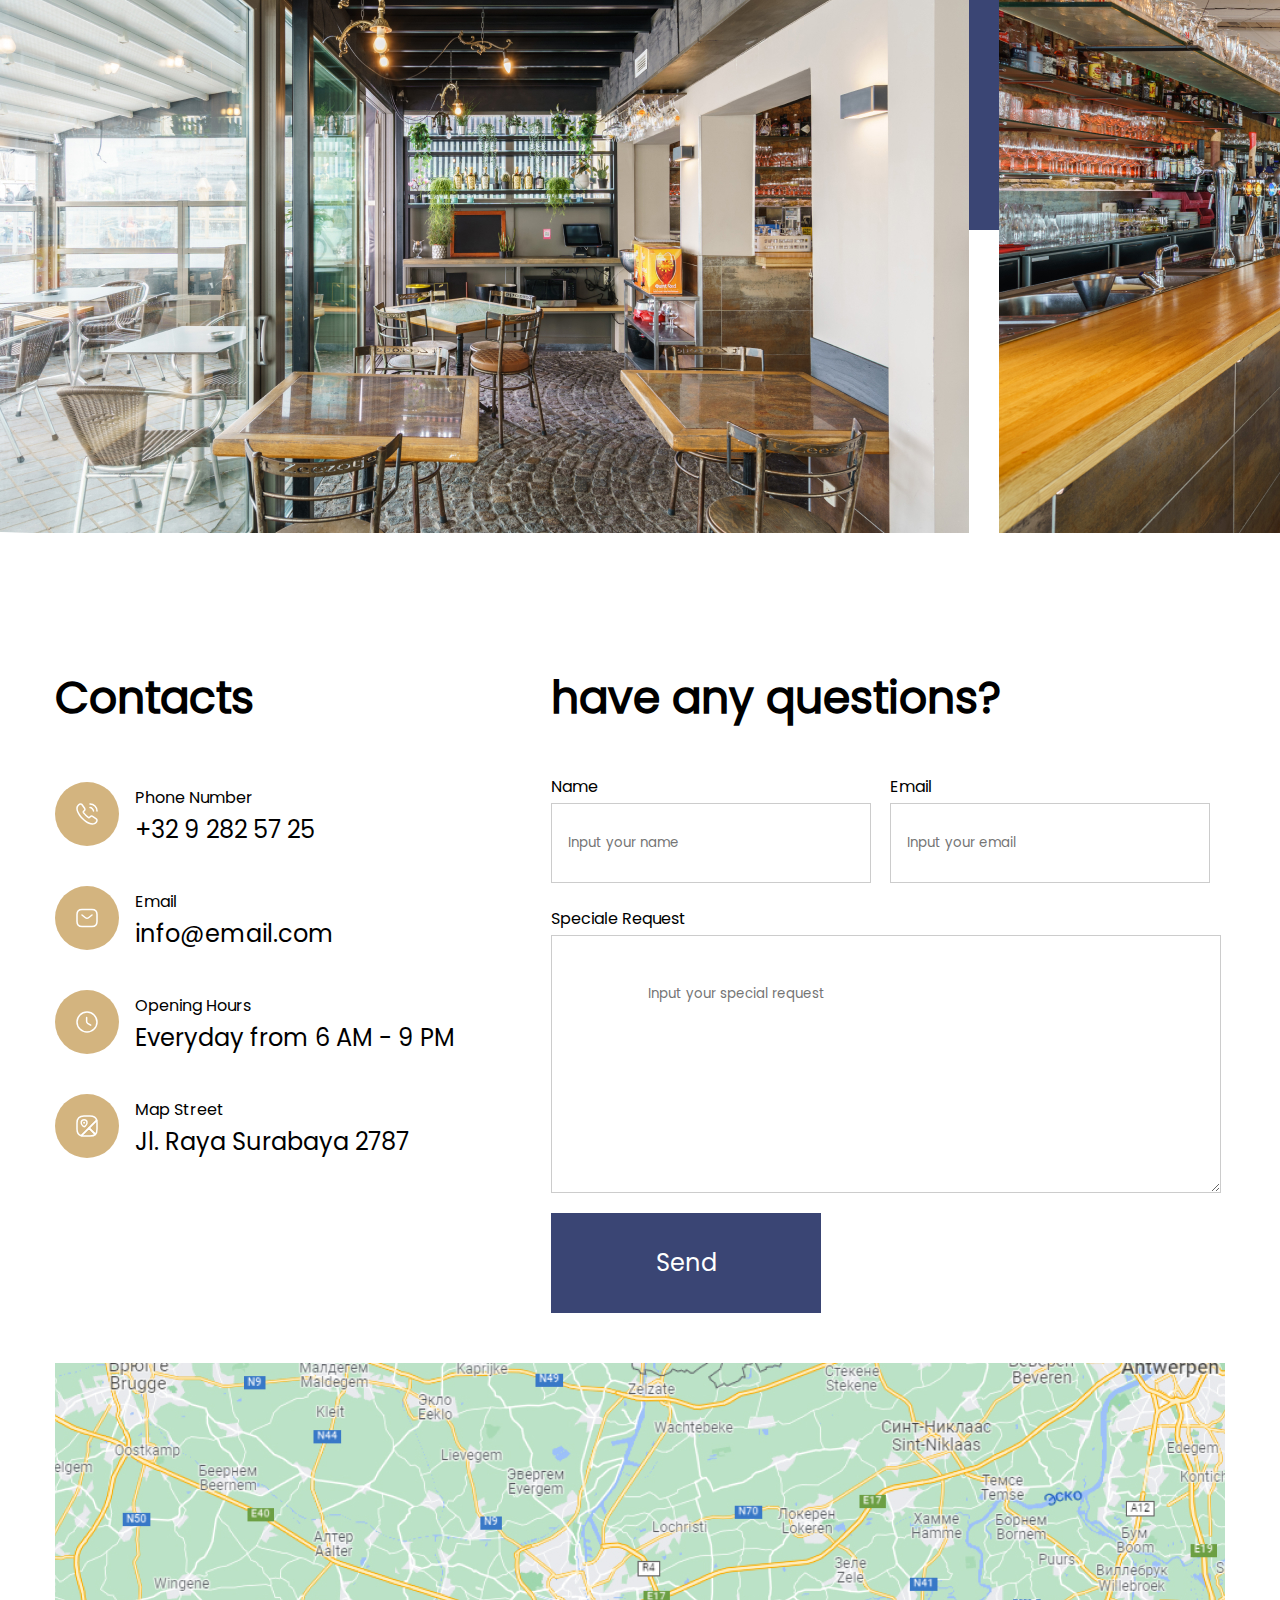
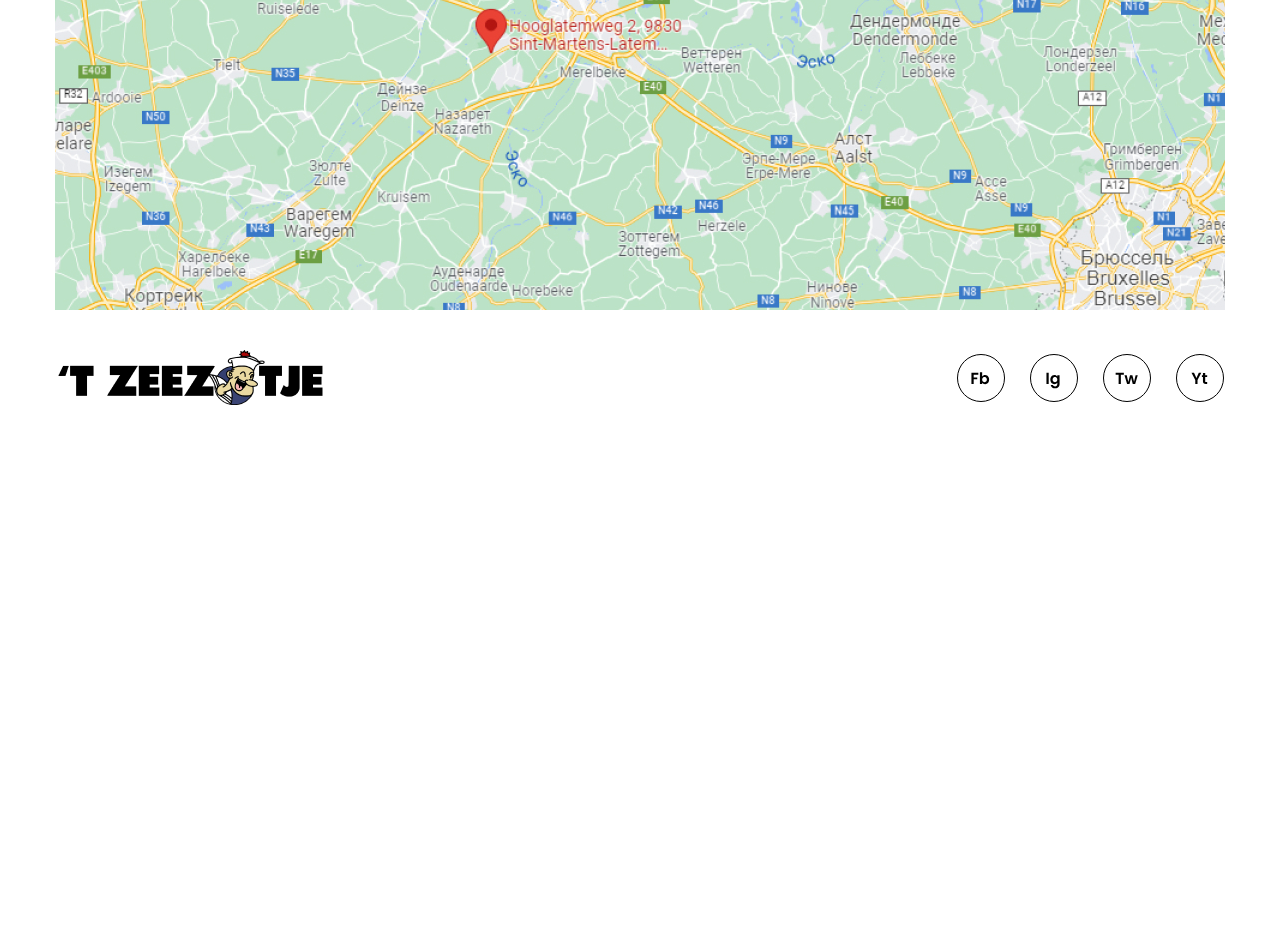
==== commit b49bfa3b: "правки 2 блока адаптив, и добавление переменных" ====
--- a/index.html
+++ b/index.html
@@ -56,246 +56,250 @@
     </div>
 
 </div>
-
-    <!--'1 БЛОК'-->
-    <section class="
+    <main>
+        <!--'1 БЛОК'-->
+        <section class="
     demonstration-block">
 
-        <div class="demonstration-block__conteiner">
-            <h3>OPEN EVERYDAY 6AM - 9PM</h3>
-            <h2>A bad day with lunch is better than a good day without it.</h2>
-            <div class="demonstration-block__btn-group">
-                <button class="demonstration-block__btn">Reserve a table</button>
-                <div class="demonstration-block__social-group">
-                    <a href="#" class="demonstration-block__link demonstration-block__fb"></a>
-                    <a href="#" class="demonstration-block__link demonstration-block__ig"></a>
-                    <a href="#" class="demonstration-block__link demonstration-block__tw"></a>
-                    <a href="#" class="demonstration-block__link demonstration-block__yt"></a>
-                </div>
-            </div>
-        </div>
-        <div class="demonstration-block__img">
-            <img src="img/bg-1sect.jpg" alt="photo">
-        </div>
-    </section>
-
-    <!--'2 БЛОК'-->
-    <section class="timetable">
-        <div class="timetable__wrapper">
-            <div class="timetable__day-block-group">
-
-
-                <ul>
-                    <li class="timetable__day">
-                        <h4>Woensdag 12/01</h4>
-                        <p>Salade met Serrano <span><img src="img/svg/points.svg" alt="..."></span> Steak Tartaar</p>
-                    </li>
-                    <li class="timetable__day">
-                        <h4>Donderdag 13/01</h4>
-                        <p>Toast Roquefort <span><img src="img/svg/points.svg" alt="..."></span> Penne met Kip en Prei
+            <div class="demonstration-block__conteiner">
+                <h4>OPEN EVERYDAY 6AM - 9PM</h3>
+                    <div class="demonstration-block__text">A bad day with lunch is better than a good day without it.
+                    </div>
+                    <div class="demonstration-block__btn-group">
+                        <button class="demonstration-block__btn">Reserve a table</button>
+                        <div class="demonstration-block__social-group">
+                            <a href="#" class="demonstration-block__link demonstration-block__fb"></a>
+                            <a href="#" class="demonstration-block__link demonstration-block__ig"></a>
+                            <a href="#" class="demonstration-block__link demonstration-block__tw"></a>
+                            <a href="#" class="demonstration-block__link demonstration-block__yt"></a>
+                        </div>
+                    </div>
+            </div>
+            <div class="demonstration-block__img">
+                <img src="img/bg-1sect.jpg" alt="photo">
+            </div>
+        </section>
+
+        <!--'2 БЛОК'-->
+        <section class="timetable">
+            <div class="timetable__wrapper">
+                <div class="timetable__day-block-group">
+
+
+                    <ul>
+                        <li class="timetable__day">
+                            <h4>Woensdag 12/01</h4>
+                            <h5>Salade met Serrano <span><img src="img/svg/points.svg" alt="..."></span> Steak Tartaar
+                            </h5>
+                        </li>
+                        <li class="timetable__day">
+                            <h4>Donderdag 13/01</h4>
+                            <h5>Toast Roquefort <span><img src="img/svg/points.svg" alt="..."></span> Penne met Kip en Prei
+                            </h5>
+                        </li>
+                        <li class="timetable__day">
+                            <h4>Vrijdag 14/01</h4>
+                            <h5>Verrassing van de Chef <span><img src="img/svg/points.svg" alt="..."></span> Penne met Kip en Prei
+                            </h5>
+                        </li>
+                        <li class="timetable__day">
+                            <h4>Vrijdag 15/01</h4>
+                            <h5>Verrassing van de Chef <span><img src="img/svg/points.svg" alt="..."></span> Penne met Kip en Prei
+                            </h5>
+                        </li>
+                        <li class="timetable__day">
+                            <h4>Vrijdag 16/01</h4>
+                            <h5>Verrassing van de Chef <span><img src="img/svg/points.svg" alt="..."></span> Penne met Kip en Prei
+                            </h5>
+                        </li>
+                    </ul>
+                </div>
+
+                <div class="timetable__square"></div>
+
+            </div>
+        </section>
+
+        <!--'3 БЛОК'-->
+        <section class="advantages">
+            <button type="button" class="advantages__arrow arrow-left" id="arrow-left" disabled></button>
+            <div class="wrapper-gallery-text">
+                <div class="advantages__container">
+                    <div class="advantages__block visible" id="advantages__block-1 ">
+                        <div class="advantages__lable">
+                            <img src="img/svg/99.svg" alt="lable">
+                        </div>
+                        <h3>Goede service, lekker eten, toffe ambiance</h3>
+                        <p>Lorem ipsum dolor sit amet, consetetur sadipscing elitr, sed diam nonumy eirmod tempor invidunt ut labore et dolore magna aliquyam erat, sed diam voluptua. At vero eos et accusam et justo duo dolores et ea rebum. Stet clita kasd
+                            gubergren.
                         </p>
-                    </li>
-                    <li class="timetable__day">
-                        <h4>Vrijdag 14/01</h4>
-                        <p>Verrassing van de Chef <span><img src="img/svg/points.svg" alt="..."></span> Penne met Kip en Prei
+                        <h4>ALAIN HEYNDRICKX</h4>
+                    </div>
+                    <div class="advantages__block" id="advantages__block-2">
+                        <div class="advantages__lable">
+                            <img src="img/svg/99.svg" alt="lable">
+                        </div>
+                        <h3>TOP</h3>
+                        <p>Lorem ipsum dolor sit amet, consetetur sadipscing elitr, sed diam nonumy eirmod tempor invidunt ut labore et dolore magna aliquyam erat, sed diam voluptua...
                         </p>
-                    </li>
-                    <li class="timetable__day">
-                        <h4>Vrijdag 15/01</h4>
-                        <p>Verrassing van de Chef <span><img src="img/svg/points.svg" alt="..."></span> Penne met Kip en Prei
+                        <h4>RRR RRRR</h4>
+                    </div>
+                    <div class="advantages__block" id="advantages__block-3">
+                        <div class="advantages__lable">
+                            <img src="img/svg/99.svg" alt="lable">
+                        </div>
+                        <h3>Text Text Text</h3>
+                        <p>Lorem ipsum dolor sit amet, consetetur sadipscing elitr...
                         </p>
-                    </li>
-                    <li class="timetable__day">
-                        <h4>Vrijdag 16/01</h4>
-                        <p>Verrassing van de Chef <span><img src="img/svg/points.svg" alt="..."></span> Penne met Kip en Prei
-                        </p>
-                    </li>
-                </ul>
-            </div>
-
-            <div class="timetable__square"></div>
-
-        </div>
-    </section>
-
-    <!--'3 БЛОК'-->
-    <section class="advantages">
-        <button type="button" class="advantages__arrow arrow-left" id="arrow-left" disabled></button>
-        <div class="wrapper-gallery-text">
-            <div class="advantages__container">
-                <div class="advantages__block visible" id="advantages__block-1 ">
-                    <div class="advantages__lable">
-                        <img src="img/svg/99.svg" alt="lable">
-                    </div>
-                    <h3>Goede service, lekker eten, toffe ambiance</h3>
-                    <p>Lorem ipsum dolor sit amet, consetetur sadipscing elitr, sed diam nonumy eirmod tempor invidunt ut labore et dolore magna aliquyam erat, sed diam voluptua. At vero eos et accusam et justo duo dolores et ea rebum. Stet clita kasd gubergren.
-                    </p>
-                    <h4>ALAIN HEYNDRICKX</h4>
-                </div>
-                <div class="advantages__block" id="advantages__block-2">
-                    <div class="advantages__lable">
-                        <img src="img/svg/99.svg" alt="lable">
-                    </div>
-                    <h3>TOP</h3>
-                    <p>Lorem ipsum dolor sit amet, consetetur sadipscing elitr, sed diam nonumy eirmod tempor invidunt ut labore et dolore magna aliquyam erat, sed diam voluptua...
-                    </p>
-                    <h4>RRR RRRR</h4>
-                </div>
-                <div class="advantages__block" id="advantages__block-3">
-                    <div class="advantages__lable">
-                        <img src="img/svg/99.svg" alt="lable">
-                    </div>
-                    <h3>Text Text Text</h3>
-                    <p>Lorem ipsum dolor sit amet, consetetur sadipscing elitr...
-                    </p>
-                    <h4>Text Text</h4>
-                </div>
-            </div>
-        </div>
-        <button type="button" class="advantages__arrow arrow-right" id="arrow-ridht"></button>
-    </section>
-
-    <!--'4 БЛОК'-->
-    <section class="cafe-menu">
-        <!--'1card'-->
-        <div class="cafe-menu__card ">
-            <div class="card-menu__text">
-                <h4>LEKKER ETEN</h4>
-                <div class="card-menu__line">
-                    <img src="img/svg/gold-line.svg" alt="line">
-                </div>
-                <p>Eten gaat niet over indruk maken op mensen. Het gaat erom dat ze zich op hun gemak voelen. Dat is onze filosofie, goed eten in een goede sfeer.</p>
-            </div>
-            <div class="card-menu__img">
-                <img src="img/4section-01.jpg" alt="photo-1">
-            </div>
-        </div>
-        <!--'2card'-->
-        <div class="cafe-menu__card card-menu-2">
-            <div class="card-menu__text">
-                <h4>TOFFE AMBIANCE</h4>
-                <div class="card-menu__line">
-                    <img src="img/svg/gold-line.svg" alt="line">
-                </div>
-                <p>Het creëren van de juiste sfeer is zeer belangrijk voor ons. We nemen onze tijd om te zorgen dat alle elementen bijdragen aan de juiste setting.</p>
-            </div>
-            <div class="card-menu__img">
-                <img src="img/4section-02.jpg" alt="photo-2">
-            </div>
-        </div>
-        <!--'3card'-->
-        <div class="cafe-menu__card ">
-            <div class="card-menu__text">
-                <h4>LEKKERE COCKTAILS</h4>
-                <div class="card-menu__line">
-                    <img src="img/svg/gold-line.svg" alt="line">
-                </div>
-                <p>Ons doel is simpel: een gastvrije plek bieden waar u kunt genieten van een onvergetelijke cocktail, een goed gesprek en lekker eten.</p>
-            </div>
-            <div class="card-menu__img">
-                <img src="img/4section-03.jpg" alt="photo-3">
-            </div>
-        </div>
-    </section>
-
-    <!--'5 БЛОК'-->
-    <section class="gallery">
-        <div class="gallery__header">
-            <div class="gallery__title">Sfeerfoto's</div>
-            <div class="gallery__text">De beste manier om de sfeer te ervaren is eens langskomen. In tussentijd hebben we hier alvast wat foto’s voor je klaar.</div>
-            <!--'Стрелки для галереи'-->
-            <div class="gallery__nav">
-                <div class="gallery__arrow arrow-forward" id="gallery__nav-forward"></div>
-                <div class="gallery__arrow arrow-back" id="gallery__nav-back"></div>
-            </div>
-        </div>
-        <div class="gallery__row">
-            <!--'Галерея'-->
-            <div class="gallery__photo " id="gallery__photo-1">
-                <img src="img/gallery/01.jpg" alt="photo-1">
-            </div>
-            <div class="gallery__photo " id="gallery__photo-2">
-                <img src="img/gallery/02.jpg" alt="photo-2">
-            </div>
-            <div class="gallery__photo " id="gallery__photo-3">
-                <img src="img/gallery/03.jpg" alt="photo-3">
-            </div>
-        </div>
-    </section>
-
-    <!--'6 БЛОК'-->
-    <section class="info">
-        <div class="info__container">
-            <div class="info__contacts">
-                <div class="contacts__title">Contacts</div>
-                <!--'Телефон'-->
-                <div class="contacts__row">
-                    <div class="contacts__lable">
-                        <img src="img/svg/phone-lable.svg" alt="phone">
-                    </div>
-                    <div class="contacts__text-column">
-                        <p>Phone Number</p>
-                        <h3>+32 9 282 57 25</h3>
-                    </div>
-                </div>
-                <!--'Почта'-->
-                <div class="contacts__row">
-                    <div class="contacts__lable">
-                        <img src="img/svg/mail-lable.svg" alt="mail">
-                    </div>
-                    <div class="contacts__text-column">
-                        <p>Email</p>
-                        <h3>info@email.com</h3>
-                    </div>
-                </div>
-                <!--'Режим работы'-->
-                <div class="contacts__row">
-                    <div class="contacts__lable">
-                        <img src="img/svg/clock-lable.svg" alt="clock">
-                    </div>
-                    <div class="contacts__text-column">
-                        <p>Opening Hours</p>
-                        <h3>Everyday from 6 AM - 9 PM</h3>
-                    </div>
-                </div>
-                <!--'Адрес'-->
-                <div class="contacts__row">
-                    <div class="contacts__lable">
-                        <img src="img/svg/img-lable.svg" alt="map">
-                    </div>
-                    <div class="contacts__text-column">
-                        <p>Map Street</p>
-                        <h3>Jl. Raya Surabaya 2787</h3>
-                    </div>
-                </div>
-            </div>
-            <div class="info__questions">
-                <div class="questions__title">have any questions?</div>
-                <form class="questions__form">
-                    <label for="name">Name
-                        <input type="text" placeholder="Input your name" id="name">
-                    </label>
-                    <label for="email">Email
-                        <input type="email" placeholder="Input your email" id="email">
-                    </label>
-                    <label for="request">Speciale Request
-                        <textarea name="request" id="request" cols="30" rows="10" placeholder="
+                        <h4>Text Text</h4>
+                    </div>
+                </div>
+            </div>
+            <button type="button" class="advantages__arrow arrow-right" id="arrow-ridht"></button>
+        </section>
+
+        <!--'4 БЛОК'-->
+        <section class="cafe-menu">
+            <!--'1card'-->
+            <div class="cafe-menu__card ">
+                <div class="card-menu__text">
+                    <h2>LEKKER ETEN</h2>
+                    <div class="card-menu__line">
+                        <img src="img/svg/gold-line.svg" alt="line">
+                    </div>
+                    <p>Eten gaat niet over indruk maken op mensen. Het gaat erom dat ze zich op hun gemak voelen. Dat is onze filosofie, goed eten in een goede sfeer.</p>
+                </div>
+                <div class="card-menu__img">
+                    <img src="img/4section-01.jpg" alt="photo-1">
+                </div>
+            </div>
+            <!--'2card'-->
+            <div class="cafe-menu__card card-menu-2">
+                <div class="card-menu__text">
+                    <h2>TOFFE AMBIANCE</h2>
+                    <div class="card-menu__line">
+                        <img src="img/svg/gold-line.svg" alt="line">
+                    </div>
+                    <p>Het creëren van de juiste sfeer is zeer belangrijk voor ons. We nemen onze tijd om te zorgen dat alle elementen bijdragen aan de juiste setting.</p>
+                </div>
+                <div class="card-menu__img">
+                    <img src="img/4section-02.jpg" alt="photo-2">
+                </div>
+            </div>
+            <!--'3card'-->
+            <div class="cafe-menu__card ">
+                <div class="card-menu__text">
+                    <h2>LEKKERE COCKTAILS</h2>
+                    <div class="card-menu__line">
+                        <img src="img/svg/gold-line.svg" alt="line">
+                    </div>
+                    <p>Ons doel is simpel: een gastvrije plek bieden waar u kunt genieten van een onvergetelijke cocktail, een goed gesprek en lekker eten.</p>
+                </div>
+                <div class="card-menu__img">
+                    <img src="img/4section-03.jpg" alt="photo-3">
+                </div>
+            </div>
+        </section>
+
+        <!--'5 БЛОК'-->
+        <section class="gallery">
+            <div class="gallery__header">
+                <h2 class="gallery__title">Sfeerfoto's</h2>
+                <p class="gallery__text">De beste manier om de sfeer te ervaren is eens langskomen. In tussentijd hebben we hier alvast wat foto’s voor je klaar.</p>
+                <!--'Стрелки для галереи'-->
+                <div class="gallery__nav">
+                    <div class="gallery__arrow arrow-forward" id="gallery__nav-forward"></div>
+                    <div class="gallery__arrow arrow-back" id="gallery__nav-back"></div>
+                </div>
+            </div>
+            <div class="gallery__row">
+                <!--'Галерея'-->
+                <div class="gallery__photo " id="gallery__photo-1">
+                    <img src="img/gallery/01.jpg" alt="photo-1">
+                </div>
+                <div class="gallery__photo " id="gallery__photo-2">
+                    <img src="img/gallery/02.jpg" alt="photo-2">
+                </div>
+                <div class="gallery__photo " id="gallery__photo-3">
+                    <img src="img/gallery/03.jpg" alt="photo-3">
+                </div>
+            </div>
+        </section>
+
+        <!--'6 БЛОК'-->
+        <section class="info">
+            <div class="info__container">
+                <div class="info__contacts">
+                    <h2 class="contacts__title">Contacts
+                    </h2>
+                    <!--'Телефон'-->
+                    <div class="contacts__row">
+                        <div class="contacts__lable">
+                            <img src="img/svg/phone-lable.svg" alt="phone">
+                        </div>
+                        <div class="contacts__text-column">
+                            <p>Phone Number</p>
+                            <h4>+32 9 282 57 25</h4>
+                        </div>
+                    </div>
+                    <!--'Почта'-->
+                    <div class="contacts__row">
+                        <div class="contacts__lable">
+                            <img src="img/svg/mail-lable.svg" alt="mail">
+                        </div>
+                        <div class="contacts__text-column">
+                            <p>Email</p>
+                            <h4>info@email.com</h3>
+                        </div>
+                    </div>
+                    <!--'Режим работы'-->
+                    <div class="contacts__row">
+                        <div class="contacts__lable">
+                            <img src="img/svg/clock-lable.svg" alt="clock">
+                        </div>
+                        <div class="contacts__text-column">
+                            <p>Opening Hours</p>
+                            <h4>Everyday from 6 AM - 9 PM</h3>
+                        </div>
+                    </div>
+                    <!--'Адрес'-->
+                    <div class="contacts__row">
+                        <div class="contacts__lable">
+                            <img src="img/svg/img-lable.svg" alt="map">
+                        </div>
+                        <div class="contacts__text-column">
+                            <p>Map Street</p>
+                            <h4>Jl. Raya Surabaya 2787</h3>
+                        </div>
+                    </div>
+                </div>
+                <div class="info__questions">
+                    <h2 class="questions__title">have any questions?</h2>
+                    <form class="questions__form">
+                        <label for="name">Name
+                            <input type="text" placeholder="Input your name" id="name">
+                        </label>
+                        <label for="email">Email
+                            <input type="email" placeholder="Input your email" id="email">
+                        </label>
+                        <label for="request">Speciale Request
+                            <textarea name="request" id="request" cols="30" rows="10" placeholder="
                     Input your special request
                     "></textarea>
-                    </label>
-                    <button class="questions__btn" type="submit">Send</button>
-                </form>
-            </div>
-        </div>
-    </section>
-
-    <!--'7 БЛОК'-->
-    <section class="map">
-        <div class="map__script">
-            <img src="img/map.jpg" alt="map">
-        </div>
-    </section>
-
+                        </label>
+                        <button class="questions__btn" type="submit">Send</button>
+                    </form>
+                </div>
+            </div>
+        </section>
+
+        <!--'7 БЛОК'-->
+        <section class="map">
+            <div class="map__script">
+                <img src="img/map.jpg" alt="map">
+            </div>
+        </section>
+    </main>
     <footer class="footer">
     <div class="footer__row">
         <div class="footer__logo">
--- a/css/style-index.css
+++ b/css/style-index.css
@@ -59,9 +59,12 @@
 
 :root {
   --fsMenuHead: 16px;
-  --fs24: 24px;
-  --fs32: 32px;
-  --fs36: 36px;
+  --fsH2: 44px;
+  --liHeH2: 88px;
+  --fsH3: 36px;
+  --fsH4: 24px;
+  --fsH5: 18px;
+  --fsP: 16px;
   --heHeader: 165px;
   --menuGapHead: 45px;
   --contentWidh: 1168px;
@@ -71,6 +74,11 @@
   --padTopText1Block: 99px;
   --firstBlockBtnWi: 270px;
   --firstBlockBtnHe: 100px;
+  --timetableHe: 808px;
+  --squareWi: 471px;
+  --squareHe: 501px;
+  --photoSquareWi: 323px;
+  --photoSquareHe: 486px;
   --galleryImgHe: 646px;
   --padTop6Block: 101px; }
 
@@ -85,6 +93,11 @@
     --firstBlokHe: max-content;
     --firstBlockBtnWi: 250px;
     --firstBlockBtnHe: 80px;
+    --timetableHe: 708px;
+    --squareWi: 30%;
+    --squareHe: calc(var(--squareWi) * 1.8658);
+    --photoSquareWi: 75%;
+    --photoSquareHe: calc(var(--photoSquareWi) * 1.165);
     --galleryImgHe: 646px;
     --padTop6Block: 101px; } }
 
@@ -94,13 +107,22 @@
     --logoHedHe: 42px;
     --padTopText1Block: 20px;
     --firstBlockBtnWi: 170px;
-    --firstBlockBtnHe: 55px; } }
+    --firstBlockBtnHe: 55px;
+    --timetableHe: 488px;
+    --squareWi: 30%;
+    --photoSquareWi: 75%; } }
 
 @media (max-width: 900px) {
   :root {
     --fsMenuHead: 14px;
+    --fsH2: 42px;
+    --liHeH2: 88px;
+    --fsH3: 34px;
+    --fsH4: 22px;
+    --fsH5: 16px;
+    --fsP: 14px;
     --menuGapHead: 15px;
-    --logoHedtWe: 170px;
+    --logoHedWe: 170px;
     --logoHedHe: 32px; } }
 
 @media (max-width: 767px) {
@@ -109,13 +131,19 @@
     --heHeader: 80px;
     --menuGapHead: 30px;
     --logoHedWe: 185px;
-    --logoHedHe: 38px; } }
+    --logoHedHe: 38px;
+    --squareWi: 150px;
+    --photoSquareWi: 160px;
+    --photoSquareHe: calc(var(--photoSquareWi) * 1.5); } }
 
 @media (max-width: 495px) {
   :root {
     --fsMenuHead: 18px;
     --contentWidh: 80%;
-    --padTopText1Block: 10px; } }
+    --padTopText1Block: 10px;
+    --squareWi: 150px;
+    --photoSquareWi: 115px;
+    --photoSquareHe: calc(var(--photoSquareWi) * 1.5); } }
 
 @media (max-width: 320px) {
   :root {
@@ -356,14 +384,16 @@
     height: 100%;
     top: -100%;
     z-index: 100;
-    position: absolute;
+    position: fixed;
     background-color: rgba(0, 0, 0, 0.9);
     /**/
     -webkit-transition: all 0.8s ease 0s;
     -o-transition: all 0.8s ease 0s;
-    transition: all 0.8s ease 0s; }
+    transition: all 0.8s ease 0s;
+    /*добавить скролл меню для горизонталки*/
+    overflow: auto; }
   .header-popup__phone-text {
-    width: 400px;
+    width: 310px;
     height: 100px;
     display: -webkit-box;
     display: -ms-flexbox;
@@ -374,7 +404,7 @@
     -webkit-box-align: center;
     -ms-flex-align: center;
     align-items: center;
-    font-size: 48px;
+    font-size: 38px;
     font-weight: bold;
     line-height: 70px;
     color: black;
@@ -446,7 +476,7 @@
     -webkit-box-align: center;
     -ms-flex-align: center;
     align-items: center;
-    font-size: 28px;
+    font-size: 22px;
     font-weight: bold;
     line-height: 70px;
     color: black;
@@ -556,7 +586,13 @@
 body {
   background: #646464; }
 
-/**/
+/*---------main----------*/
+main {
+  width: 100%;
+  height: -webkit-max-content;
+  height: -moz-max-content;
+  height: max-content; }
+
 .demonstration-block {
   width: 100%;
   height: var(--firstBlokHe);
@@ -578,16 +614,16 @@
     padding-top: calc(var(--heHeader) + var(--padTopText1Block));
     padding-bottom: calc(var(--padTopText1Block) * 2);
     color: white; }
-  .demonstration-block h3 {
-    font-size: 24px;
+  .demonstration-block h4 {
+    font-size: var(--fsH4);
     font-weight: 500;
-    line-height: 32px;
+    line-height: calc(var(--fsH4) * 1.33);
     color: white;
     font-style: normal;
     font-family: Poppins, Arial, sans-serif;
     letter-spacing: 0.06em;
     margin-bottom: 24px; }
-  .demonstration-block h2 {
+  .demonstration-block__text {
     font-size: 64px;
     font-weight: 700;
     line-height: 88px;
@@ -606,9 +642,9 @@
     -ms-flex-align: center;
     align-items: center; }
   .demonstration-block__btn {
-    font-size: 18px;
-    font-weight: 500;
-    line-height: 24px;
+    font-size: var(--fsH5);
+    font-weight: 400;
+    line-height: calc(var(--fsH5) * 1.78);
     color: white;
     font-style: normal;
     font-family: Poppins, Arial, sans-serif;
@@ -647,16 +683,16 @@
 @media (max-width: 1024px) {
   .demonstration-block {
     background-color: white; }
-    .demonstration-block__conteiner h3 {
-      font-size: 18px;
-      font-weight: 600;
-      line-height: 32px;
+    .demonstration-block__conteiner h4 {
+      font-size: var(--fsH4);
+      font-weight: 500;
+      line-height: calc(var(--fsH4) * 1.33);
       color: black;
       font-style: normal;
       font-family: Poppins, Arial, sans-serif;
       letter-spacing: 0.04em;
       margin-bottom: 10px; }
-    .demonstration-block__conteiner h2 {
+    .demonstration-block__text {
       font-size: 42px;
       font-weight: 900;
       line-height: 50px;
@@ -689,16 +725,10 @@
   .demonstration-block {
     width: 100%;
     overflow: hidden; }
-    .demonstration-block h3 {
-      font-size: 16px;
-      font-weight: 600;
-      line-height: 20px;
-      color: black;
-      font-style: normal;
-      font-family: Poppins, Arial, sans-serif;
+    .demonstration-block h4 {
       letter-spacing: 0.04em;
       margin-bottom: 10px; }
-    .demonstration-block h2 {
+    .demonstration-block__text {
       font-size: 32px;
       font-weight: 700;
       line-height: 40px;
@@ -733,7 +763,7 @@
   -ms-flex-align: center;
   align-items: center;
   width: 100%;
-  height: 808px;
+  height: var(--timetableHe);
   background-color: white; }
   .timetable__wrapper {
     display: -webkit-box;
@@ -768,27 +798,116 @@
     display: grid;
     gap: 10px; }
     .timetable__day h4 {
-      font-size: 24px;
-      font-weight: 600;
-      line-height: 32px;
+      font-size: var(--fsH4);
+      font-weight: 500;
+      line-height: calc(var(--fsH4) * 1.33);
       color: black;
       font-style: normal;
       font-family: Poppins, Arial, sans-serif; }
-    .timetable__day p {
-      font-size: 18px;
+    .timetable__day h5 {
+      font-size: var(--fsH5);
       font-weight: 400;
-      line-height: 32px;
+      line-height: calc(var(--fsH5) * 1.78);
       color: black;
       font-style: normal;
       font-family: Poppins, Arial, sans-serif;
       display: -webkit-box;
       display: -ms-flexbox;
       display: flex; }
-      .timetable__day p span {
-        width: -webkit-max-content;
-        width: -moz-max-content;
-        width: max-content;
-        height: 100%;
+    .timetable__day span {
+      width: -webkit-max-content;
+      width: -moz-max-content;
+      width: max-content;
+      height: 100%;
+      display: -webkit-box;
+      display: -ms-flexbox;
+      display: flex;
+      -webkit-box-pack: center;
+      -ms-flex-pack: center;
+      justify-content: center;
+      -webkit-box-align: center;
+      -ms-flex-align: center;
+      align-items: center;
+      padding: 0 12px; }
+  .timetable__square {
+    width: var(--squareWi);
+    height: var(--squareHe);
+    position: relative;
+    display: -webkit-box;
+    display: -ms-flexbox;
+    display: flex;
+    left: -100px;
+    border: 2px solid #d3b47f; }
+    .timetable__square::after, .timetable__square::before {
+      background-color: white;
+      background-size: 100% 100%;
+      background-repeat: no-repeat;
+      background-position: center;
+      width: var(--photoSquareWi);
+      height: var(--photoSquareHe);
+      content: '';
+      position: absolute; }
+    .timetable__square::after {
+      bottom: -51px;
+      left: -97px;
+      background-image: url("../img/2sect-01.jpg"); }
+    .timetable__square::before {
+      top: -51px;
+      right: -100px;
+      background-image: url("../img/2sect-02.jpg"); }
+
+@media (max-width: 1250px) {
+  .timetable__square {
+    left: -70px; }
+    .timetable__square::after {
+      bottom: -80px;
+      left: -27%; }
+    .timetable__square::before {
+      top: -80px;
+      right: -27%; } }
+
+@media (max-width: 1024px) {
+  .timetable__day-block-group ul {
+    gap: 20px; }
+  .timetable__day {
+    gap: 5px; }
+    .timetable__day span {
+      padding: 0 4px; }
+      .timetable__day span img {
+        width: 20px;
+        height: auto; }
+  .timetable__square {
+    left: -50px; }
+    .timetable__square::after {
+      bottom: -75px;
+      left: -17%; }
+    .timetable__square::before {
+      top: -75px;
+      right: -17%; } }
+
+@media (max-width: 767px) {
+  .timetable {
+    width: 100%;
+    height: -webkit-max-content;
+    height: -moz-max-content;
+    height: max-content; }
+    .timetable__wrapper {
+      -ms-flex-wrap: wrap;
+      flex-wrap: wrap; }
+    .timetable__day-block-group ul {
+      width: 90vw;
+      gap: 20px; }
+    .timetable__day {
+      display: -ms-grid;
+      display: grid;
+      -webkit-box-pack: center;
+      -ms-flex-pack: center;
+      justify-content: center;
+      -webkit-box-align: center;
+      -ms-flex-align: center;
+      align-items: center;
+      gap: 5px; }
+      .timetable__day h4 {
         display: -webkit-box;
         display: -ms-flexbox;
         display: flex;
@@ -797,38 +916,86 @@
         justify-content: center;
         -webkit-box-align: center;
         -ms-flex-align: center;
-        align-items: center;
-        padding: 0 12px; }
+        align-items: center; }
+      .timetable__day h5 {
+        display: -webkit-box;
+        display: -ms-flexbox;
+        display: flex;
+        -webkit-box-pack: center;
+        -ms-flex-pack: center;
+        justify-content: center;
+        -webkit-box-align: center;
+        -ms-flex-align: center;
+        align-items: center; }
+        .timetable__day h5 span {
+          padding: 0 4px; }
+          .timetable__day h5 span img {
+            width: 30px;
+            height: auto; }
+    .timetable__square {
+      margin: 50px auto;
+      position: relative;
+      left: unset; }
+      .timetable__square::after {
+        bottom: -35px;
+        left: -95px; }
+      .timetable__square::before {
+        top: -35px;
+        right: -95px; } }
+
+@media (max-width: 495px) {
+  .timetable__wrapper {
+    -webkit-box-sizing: border-box;
+    box-sizing: border-box; }
+  .timetable__day-block-group ul {
+    margin: auto;
+    gap: 5px; }
+  .timetable__day {
+    -webkit-box-sizing: border-box;
+    box-sizing: border-box;
+    width: 80vw;
+    display: -ms-grid;
+    display: grid;
+    -webkit-box-pack: center;
+    -ms-flex-pack: center;
+    justify-content: center;
+    -webkit-box-align: center;
+    -ms-flex-align: center;
+    align-items: center;
+    gap: 5px; }
+    .timetable__day h4 {
+      display: -webkit-box;
+      display: -ms-flexbox;
+      display: flex;
+      -webkit-box-pack: center;
+      -ms-flex-pack: center;
+      justify-content: center;
+      -webkit-box-align: center;
+      -ms-flex-align: center;
+      align-items: center; }
+    .timetable__day h5 {
+      display: -webkit-box;
+      display: -ms-flexbox;
+      display: flex;
+      -webkit-box-pack: center;
+      -ms-flex-pack: center;
+      justify-content: center;
+      -webkit-box-align: center;
+      -ms-flex-align: center;
+      align-items: center;
+      -ms-flex-wrap: wrap;
+      flex-wrap: wrap; }
+      .timetable__day h5 span {
+        width: 80%;
+        padding: 0 4px; }
   .timetable__square {
-    width: 471px;
-    height: 502px;
-    position: relative;
-    display: -webkit-box;
-    display: -ms-flexbox;
-    display: flex;
-    left: -100px;
-    border: 2px solid #d3b47f; }
-    .timetable__square::after, .timetable__square::before {
-      background-color: white;
-      background-size: 100% 100%;
-      background-repeat: no-repeat;
-      background-position: center;
-      width: 323px;
-      height: 486px;
-      content: '';
-      position: absolute; }
+    margin: 50px auto; }
     .timetable__square::after {
-      top: 85px;
-      left: -97px;
-      background-image: url("../img/2sect-01.jpg"); }
+      bottom: -35px;
+      left: -45px; }
     .timetable__square::before {
-      top: -51px;
-      right: -100px;
-      background-image: url("../img/2sect-02.jpg"); }
-
-@media (max-width: 1250px) {
-  .timetable {
-    display: none; } }
+      top: -35px;
+      right: -45px; } }
 
 .advantages {
   width: 100%;
@@ -927,25 +1094,25 @@
     .advantages__block h4 {
       text-align: center; }
     .advantages__block h3 {
-      font-size: 36px;
+      font-size: var(--fsH3);
       font-weight: 600;
-      line-height: 40px;
+      line-height: calc(var(--fsH3) * 1.11);
       color: #d3b47f;
       font-style: normal;
       font-family: Poppins, Arial, sans-serif;
       margin-bottom: 20px; }
     .advantages__block p {
-      font-size: 16px;
+      font-size: var(--fsP);
       font-weight: 400;
-      line-height: 40px;
+      line-height: calc(var(--fsP) * 2);
       color: white;
       font-style: normal;
       font-family: Poppins, Arial, sans-serif;
       margin-bottom: 40px; }
     .advantages__block h4 {
-      font-size: 24px;
-      font-weight: 600;
-      line-height: 40px;
+      font-size: var(--fsH4);
+      font-weight: 500;
+      line-height: calc(var(--fsH4) * 1.33);
       color: #d3b47f;
       font-style: normal;
       font-family: Poppins, Arial, sans-serif;
@@ -993,18 +1160,18 @@
   -ms-flex-pack: justify;
   justify-content: space-between;
   gap: 30px; }
-  .card-menu__text h4 {
-    font-size: 40px;
+  .card-menu__text h2 {
+    font-size: var(--fsH2);
     font-weight: 700;
-    line-height: 88px;
+    line-height: var(--liHeH2);
     color: black;
     font-style: normal;
     font-family: Poppins, Arial, sans-serif;
     text-transform: uppercase; }
   .card-menu__text p {
-    font-size: 16px;
+    font-size: var(--fsP);
     font-weight: 400;
-    line-height: 32px;
+    line-height: calc(var(--fsP) * 2);
     color: gray;
     font-style: normal;
     font-family: Poppins, Arial, sans-serif;
@@ -1054,16 +1221,16 @@
     height: max-content;
     position: relative; }
   .gallery__title {
-    font-size: 48px;
+    font-size: var(--fsH2);
     font-weight: 700;
-    line-height: 88px;
+    line-height: var(--liHeH2);
     color: white;
     font-style: normal;
     font-family: Poppins, Arial, sans-serif; }
   .gallery__text {
-    font-size: 16px;
+    font-size: var(--fsP);
     font-weight: 400;
-    line-height: 32px;
+    line-height: calc(var(--fsP) * 2);
     color: white;
     font-style: normal;
     font-family: Poppins, Arial, sans-serif;
@@ -1175,9 +1342,9 @@
     display: grid;
     gap: 40px; }
     .info__contacts .contacts__title {
-      font-size: 48px;
+      font-size: var(--fsH2);
       font-weight: 700;
-      line-height: 88px;
+      line-height: var(--liHeH2);
       color: black;
       font-style: normal;
       font-family: Poppins, Arial, sans-serif; }
@@ -1193,16 +1360,16 @@
       width: 64px;
       height: 64px; }
     .info__contacts .contacts__text-column p {
-      font-size: 16px;
+      font-size: var(--fsP);
       font-weight: 400;
-      line-height: 32px;
+      line-height: calc(var(--fsP) * 2);
       color: black;
       font-style: normal;
       font-family: Poppins, Arial, sans-serif; }
-    .info__contacts .contacts__text-column h3 {
-      font-size: 24px;
+    .info__contacts .contacts__text-column h4 {
+      font-size: var(--fsH4);
       font-weight: 500;
-      line-height: 32px;
+      line-height: calc(var(--fsH4) * 1.33);
       color: black;
       font-style: normal;
       font-family: Poppins, Arial, sans-serif; }
@@ -1211,9 +1378,9 @@
     display: grid;
     width: 678px; }
     .info__questions .questions__title {
-      font-size: 48px;
+      font-size: var(--fsH2);
       font-weight: 700;
-      line-height: 88px;
+      line-height: var(--liHeH2);
       color: black;
       font-style: normal;
       font-family: Poppins, Arial, sans-serif;
@@ -1229,9 +1396,9 @@
       -webkit-column-gap: 19px;
       column-gap: 19px; }
       .info__questions .questions__form label {
-        font-size: 16px;
+        font-size: var(--fsP);
         font-weight: 400;
-        line-height: 32px;
+        line-height: calc(var(--fsP) * 2);
         color: black;
         font-style: normal;
         font-family: Poppins, Arial, sans-serif;
@@ -1252,9 +1419,9 @@
     .info__questions .questions__btn {
       width: 270px;
       height: 100px;
-      font-size: 24px;
+      font-size: var(--fsH4);
       font-weight: 500;
-      line-height: 24px;
+      line-height: calc(var(--fsH4) * 1.33);
       color: white;
       font-style: normal;
       font-family: Poppins, Arial, sans-serif;
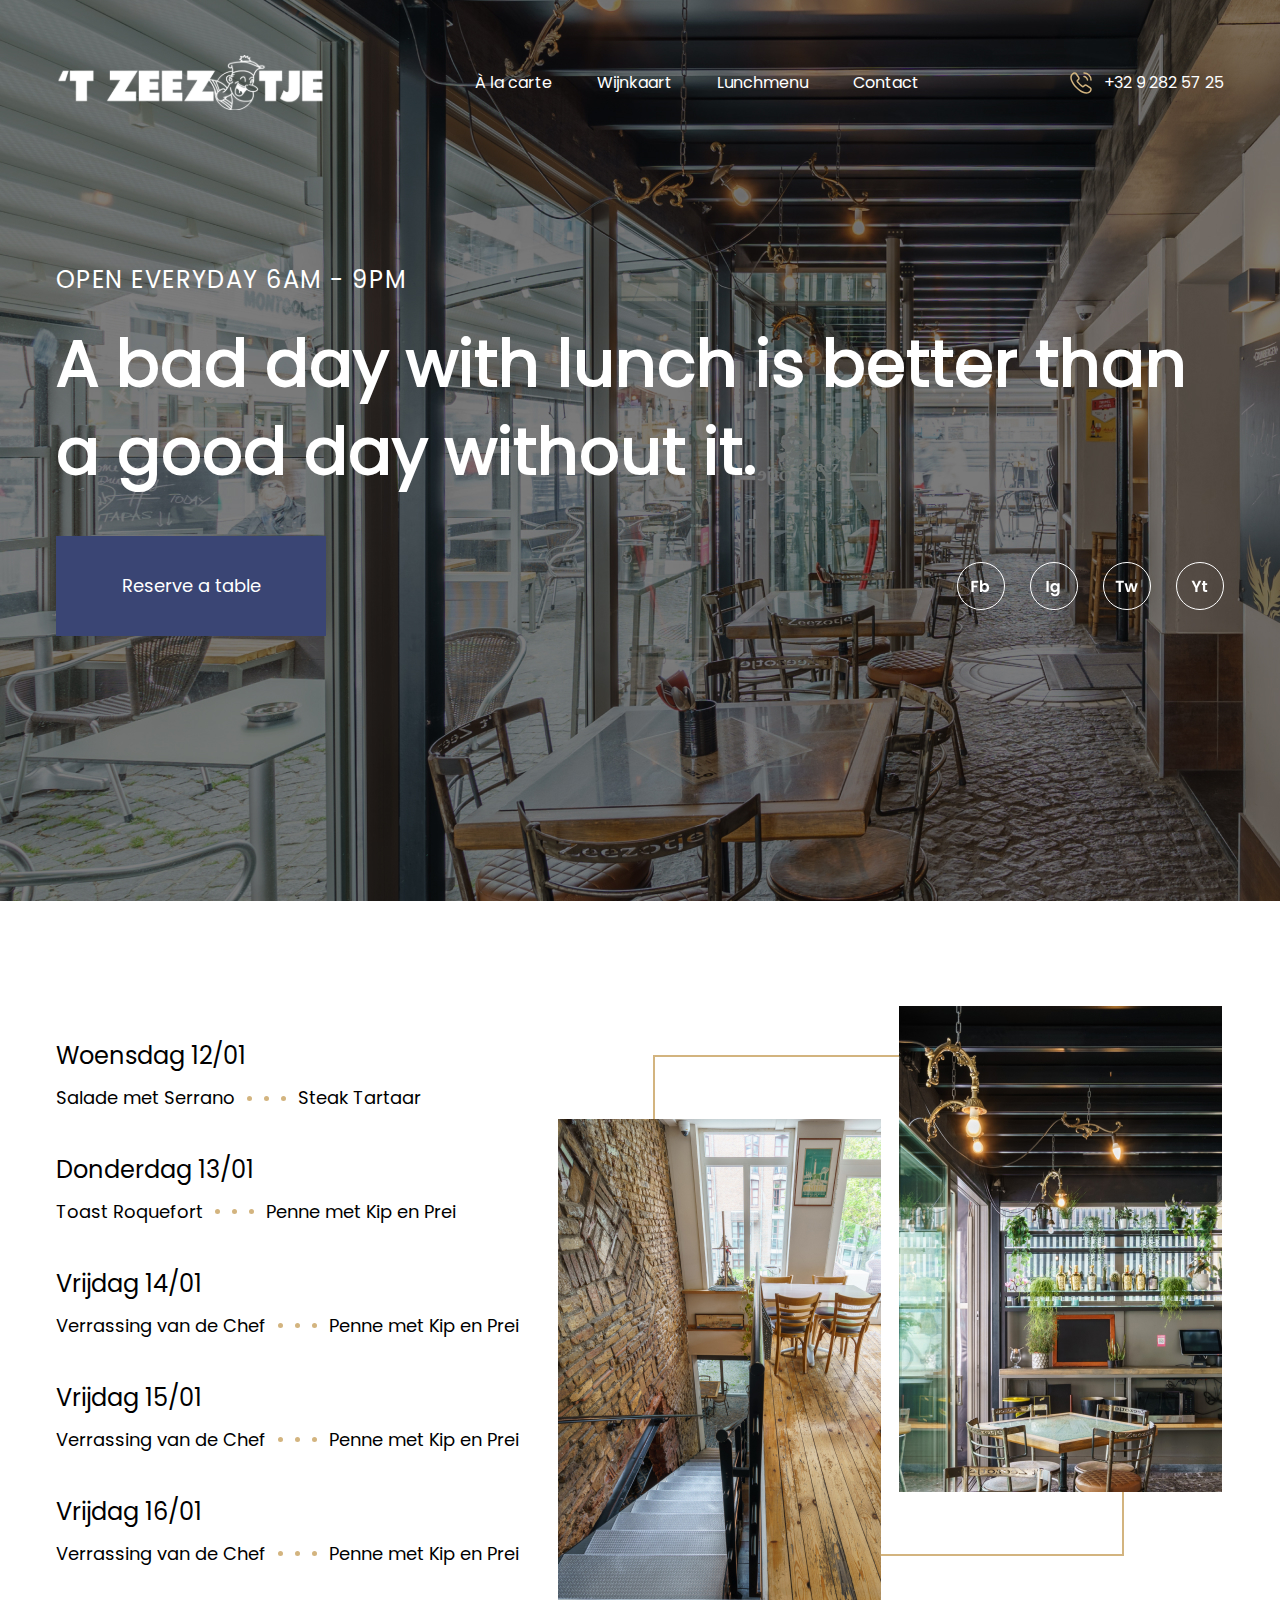
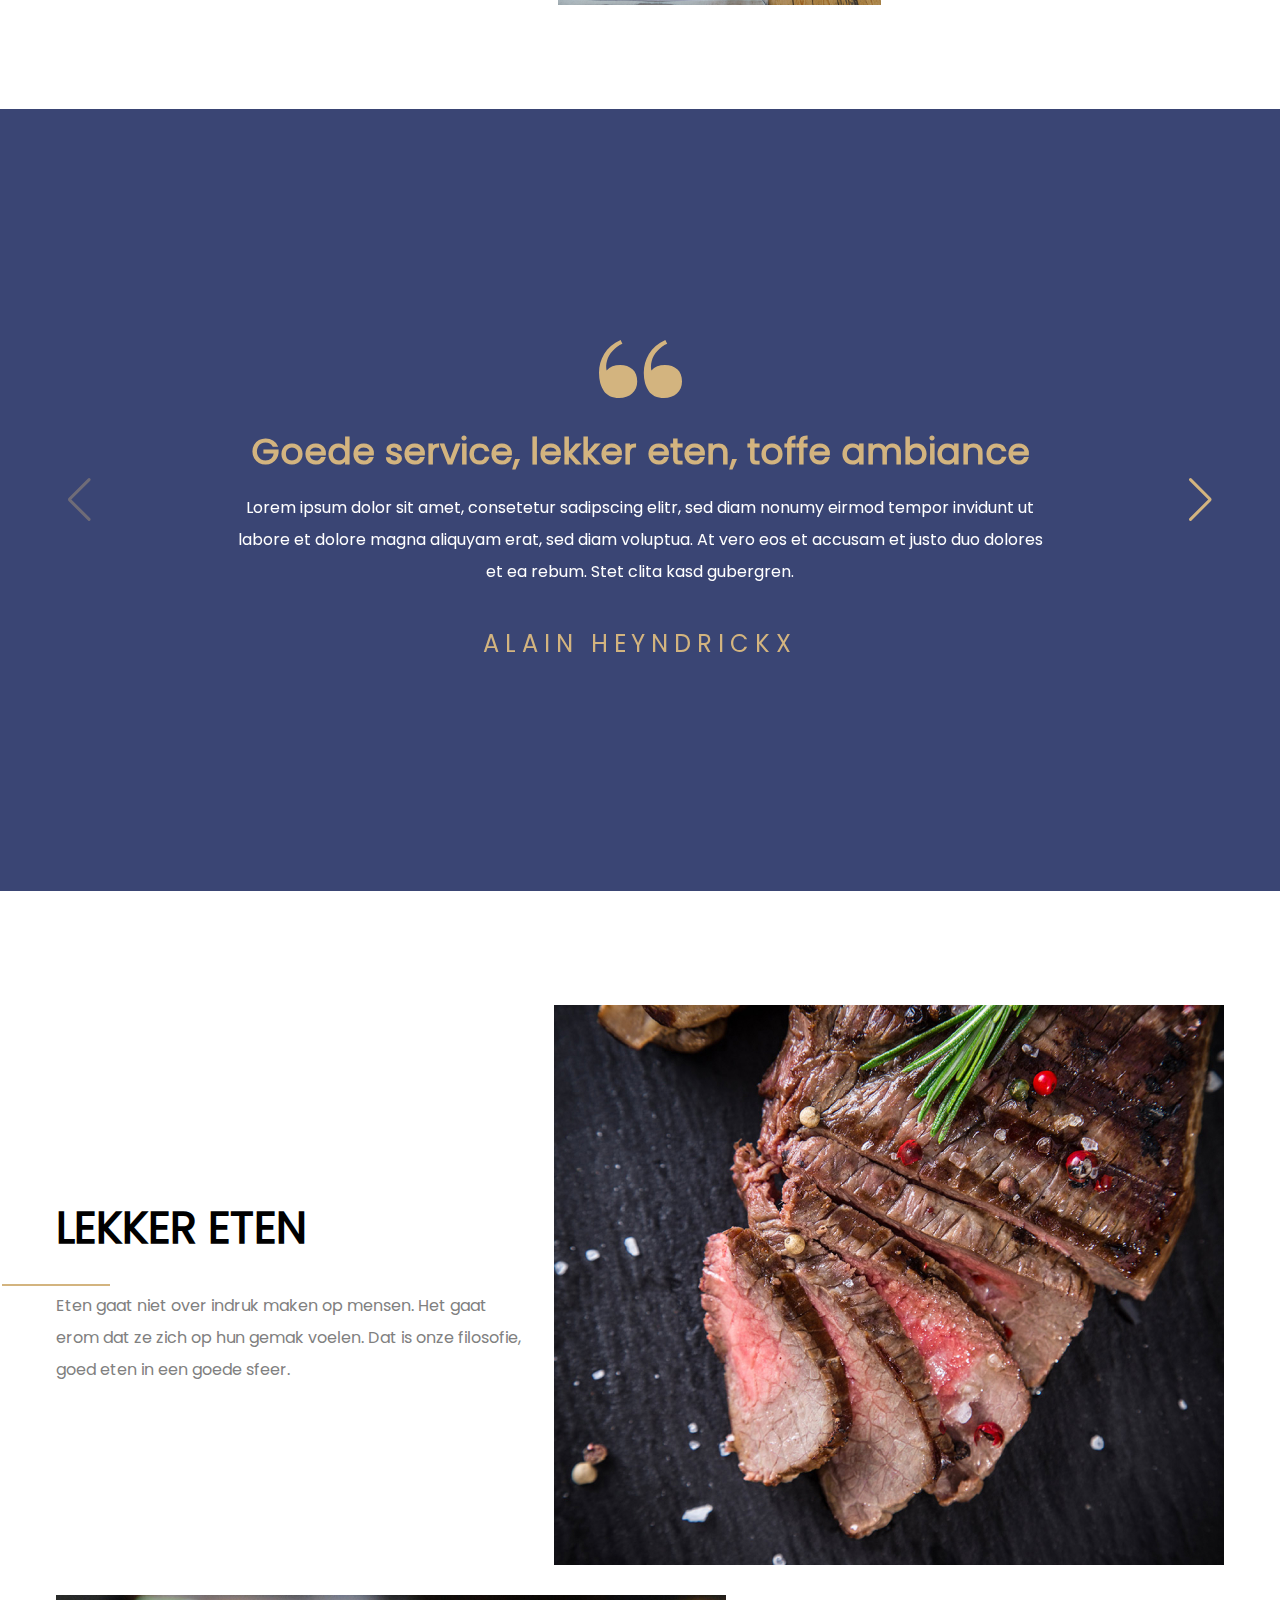
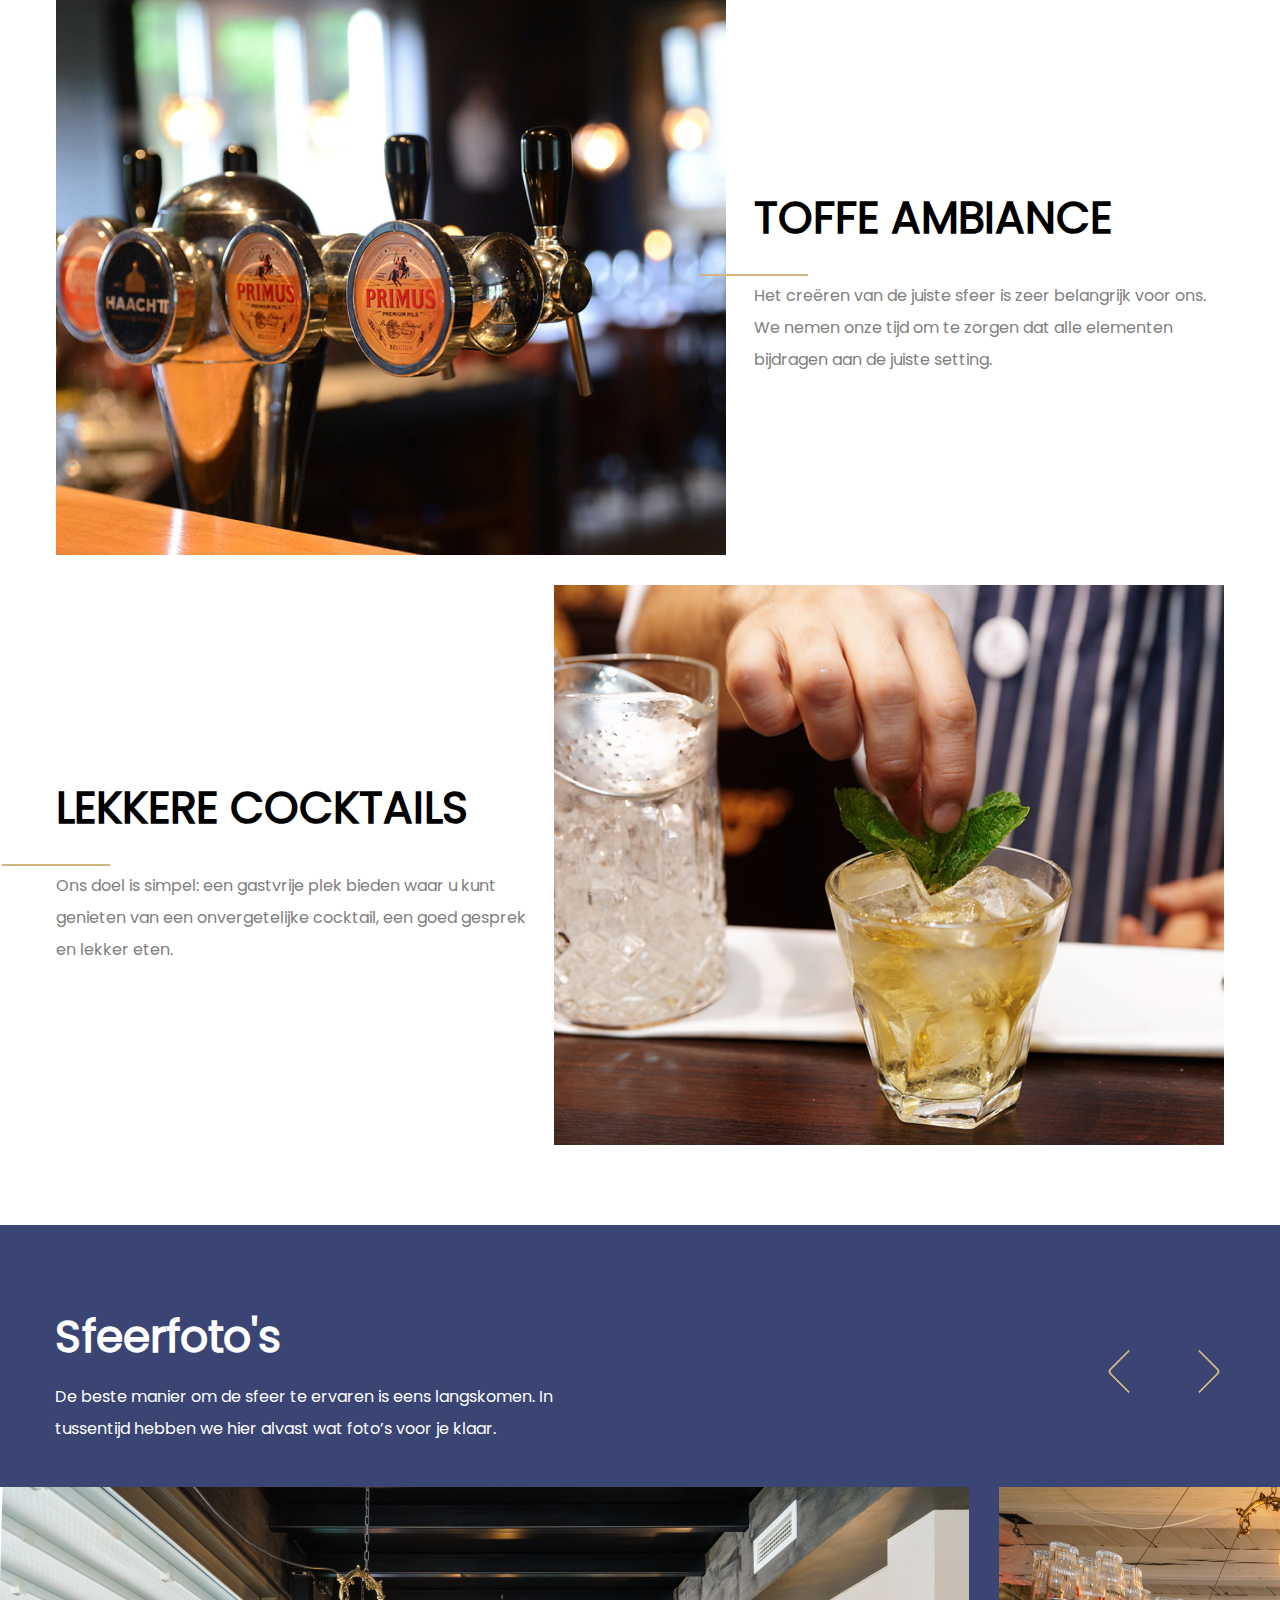
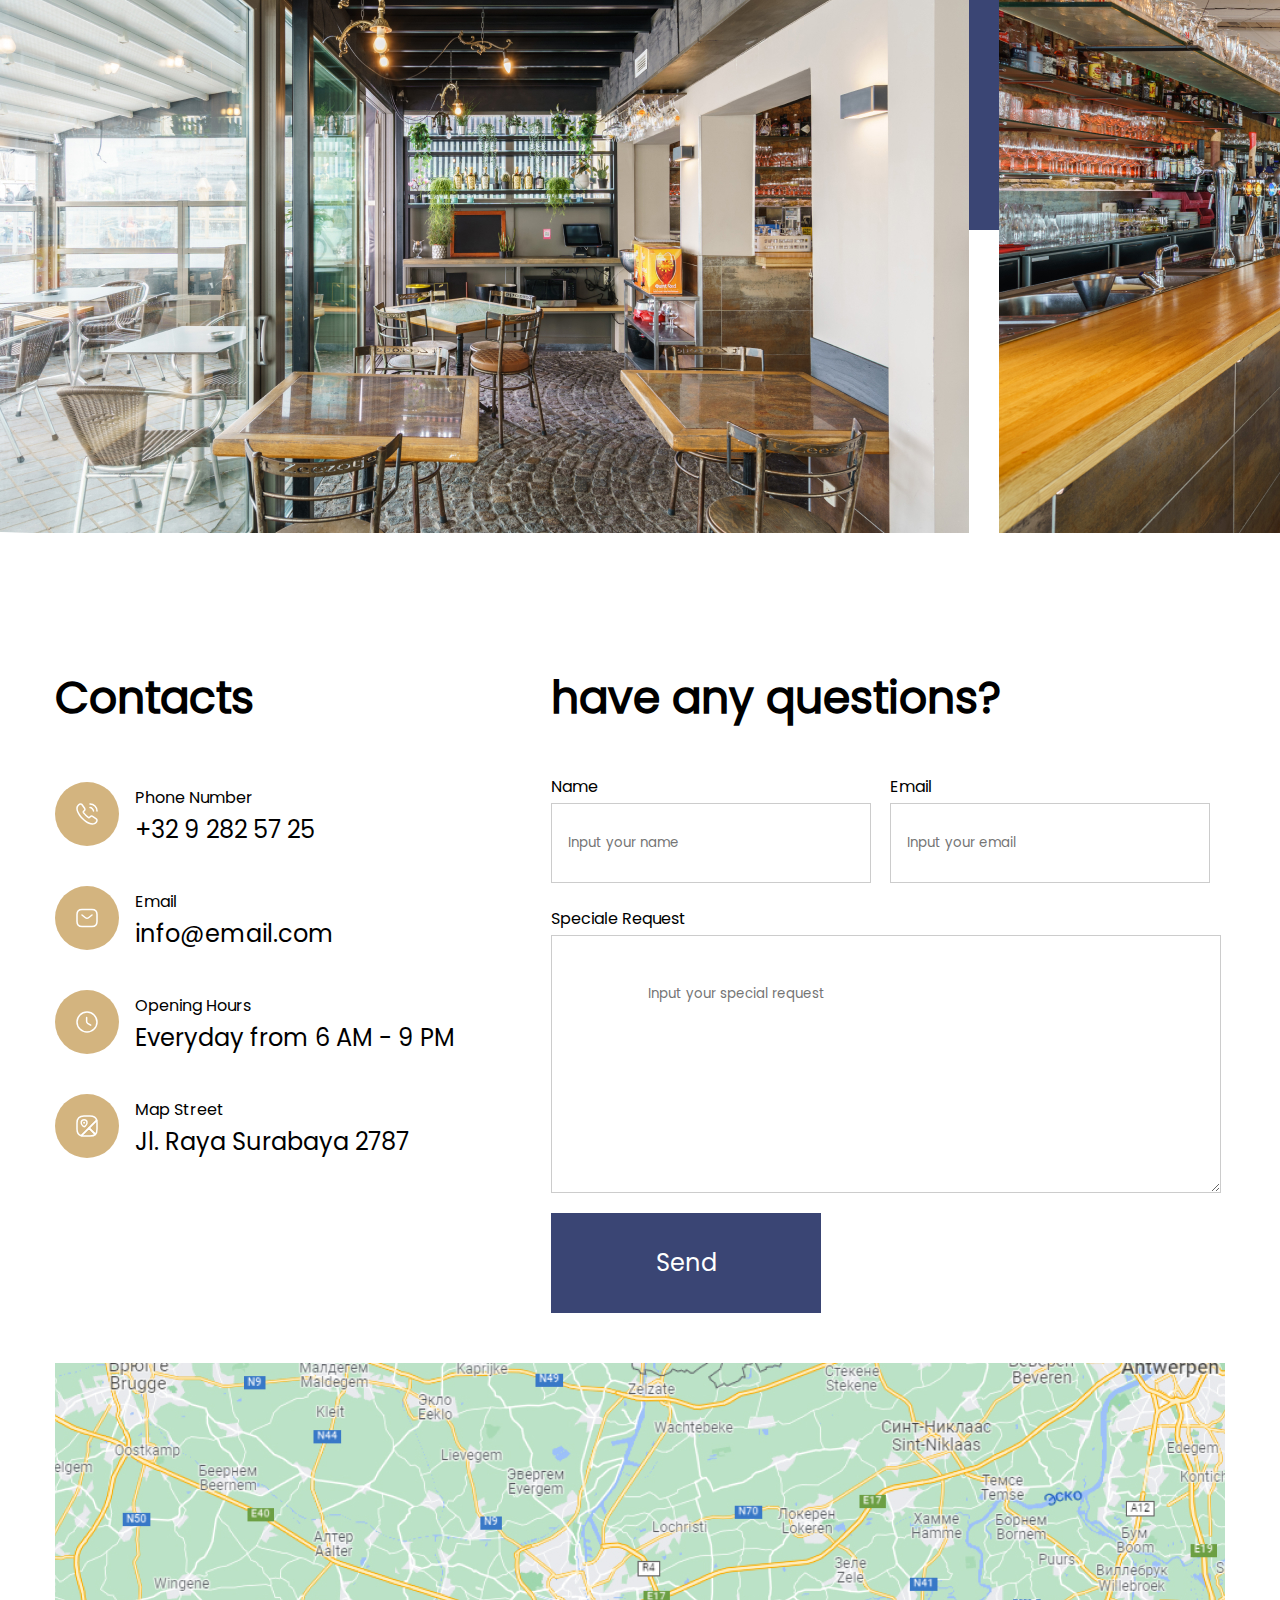
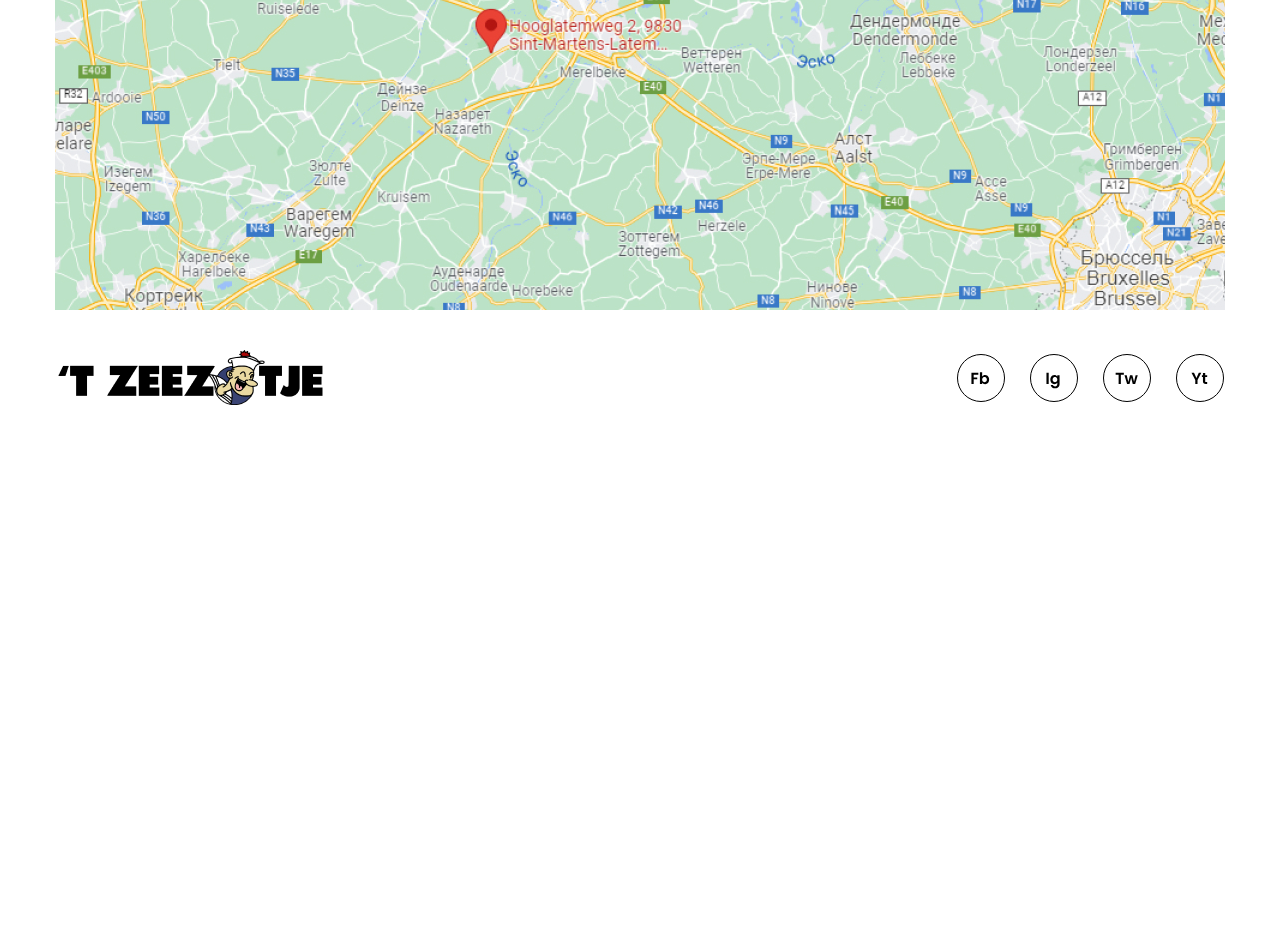
==== commit 1c03ad81: "3 блок: адаптив и свайпер" ====
--- a/index.html
+++ b/index.html
@@ -6,9 +6,11 @@
     <meta http-equiv="X-UA-Compatible" content="IE=edge">
     <meta name="viewport" content="width=device-width, initial-scale=1.0">
     <!--'Стили'-->
+    <link rel="stylesheet" href="css/swiper-bundle.min.css" />
     <link rel="stylesheet" href="css/style-index.css" />
     <!--'Скрипты'-->
     <script src="js/jquery-3.6.0.min.js"></script>
+
     <script src="js/script.js"></script>
     <!--'Favicon'-->
     <link type="image/x-icon" href="img/png/icon.png" rel="icon">
@@ -122,10 +124,12 @@
 
         <!--'3 БЛОК'-->
         <section class="advantages">
-            <button type="button" class="advantages__arrow arrow-left" id="arrow-left" disabled></button>
-            <div class="wrapper-gallery-text">
-                <div class="advantages__container">
-                    <div class="advantages__block visible" id="advantages__block-1 ">
+
+            <div class="wrapper-gallery-text swiper-container">
+                <div class="advantages__container swiper-wrapper">
+                    <!--'1слайд'-->
+                    <div class="advantages__slide swiper-slide">
+
                         <div class="advantages__lable">
                             <img src="img/svg/99.svg" alt="lable">
                         </div>
@@ -135,7 +139,9 @@
                         </p>
                         <h4>ALAIN HEYNDRICKX</h4>
                     </div>
-                    <div class="advantages__block" id="advantages__block-2">
+                    <!--'2слайд'-->
+                    <div class="advantages__slide swiper-slide">
+
                         <div class="advantages__lable">
                             <img src="img/svg/99.svg" alt="lable">
                         </div>
@@ -144,7 +150,9 @@
                         </p>
                         <h4>RRR RRRR</h4>
                     </div>
-                    <div class="advantages__block" id="advantages__block-3">
+                    <!--'3слайд'-->
+                    <div class="advantages__slide swiper-slide">
+
                         <div class="advantages__lable">
                             <img src="img/svg/99.svg" alt="lable">
                         </div>
@@ -154,8 +162,10 @@
                         <h4>Text Text</h4>
                     </div>
                 </div>
-            </div>
-            <button type="button" class="advantages__arrow arrow-right" id="arrow-ridht"></button>
+                <div class=" swiper-button-prev"></div>
+                <div class=" swiper-button-next"></div>
+            </div>
+
         </section>
 
         <!--'4 БЛОК'-->
@@ -315,7 +325,9 @@
 </footer>
 
 
-
+    <!--'SWIPER'-->
+    <script src="js/swiper-bundle.min.js"></script>
+    <script src="js/swiper.js"></script>
 
 </body>
 
--- a/css/style-index.css
+++ b/css/style-index.css
@@ -1009,123 +1009,111 @@
   -webkit-box-align: center;
   -ms-flex-align: center;
   align-items: center;
-  background-color: #3a4574; }
-  .advantages__arrow {
-    width: 31px;
-    height: 31px;
-    margin: 80px;
-    border-top-left-radius: 5px;
-    background-color: #3a4574;
-    border-top: 2px solid #d3b47f;
-    border-left: 2px solid #d3b47f; }
-    .advantages__arrow:hover {
-      border-width: 3.5px; }
-    .advantages__arrow:disabled {
-      border-color: #646464;
-      cursor: default; }
-    .advantages__arrow:hover:disabled {
-      border-width: 2px; }
-  .advantages .arrow-left {
-    -webkit-transform: rotate(-45deg);
-    -ms-transform: rotate(-45deg);
-    transform: rotate(-45deg); }
-  .advantages .arrow-right {
-    -webkit-transform: rotate(135deg);
-    -ms-transform: rotate(135deg);
-    transform: rotate(135deg); }
+  background-color: #3a4574;
+  min-width: 0; }
+  .advantages .wrapper-gallery-text .swiper-button-prev::after,
+  .advantages .wrapper-gallery-text .swiper-button-next::after {
+    color: #d3b47f; }
   .advantages .wrapper-gallery-text {
-    width: 900px;
+    width: var(--contentWidh);
     height: -webkit-max-content;
     height: -moz-max-content;
-    height: max-content;
-    display: -webkit-box;
-    display: -ms-flexbox;
-    display: flex;
-    -webkit-box-pack: center;
-    -ms-flex-pack: center;
-    justify-content: center;
-    -webkit-box-align: center;
-    -ms-flex-align: center;
-    align-items: center;
-    position: relative;
-    overflow: hidden; }
-  .advantages__container {
-    width: -webkit-max-content;
-    width: -moz-max-content;
-    width: max-content;
-    height: -webkit-max-content;
-    height: -moz-max-content;
-    height: max-content;
-    display: -webkit-box;
-    display: -ms-flexbox;
-    display: flex;
-    -webkit-box-pack: center;
-    -ms-flex-pack: center;
-    justify-content: center;
-    -webkit-box-align: center;
-    -ms-flex-align: center;
-    align-items: center;
-    position: relative;
-    top: 0;
-    left: 900px;
-    -webkit-box-sizing: content-box;
-    box-sizing: content-box; }
-  .advantages__block {
-    width: 900px;
-    height: -webkit-max-content;
-    height: -moz-max-content;
-    height: max-content;
-    display: -webkit-box;
-    display: -ms-flexbox;
-    display: flex;
-    -webkit-box-pack: center;
-    -ms-flex-pack: center;
-    justify-content: center;
-    -webkit-box-align: center;
-    -ms-flex-align: center;
-    align-items: center;
-    -webkit-box-orient: vertical;
-    -webkit-box-direction: normal;
-    -ms-flex-direction: column;
-    flex-direction: column;
-    padding: 10px 55px; }
-    .advantages__block h3,
-    .advantages__block p,
-    .advantages__block h4 {
+    height: max-content; }
+  .advantages__slide {
+    -webkit-box-sizing: border-box;
+    box-sizing: border-box;
+    width: 80%; }
+    .advantages__slide h3,
+    .advantages__slide p,
+    .advantages__slide h4 {
+      width: 70%;
+      display: block;
       text-align: center; }
-    .advantages__block h3 {
+    .advantages__slide h3 {
       font-size: var(--fsH3);
       font-weight: 600;
       line-height: calc(var(--fsH3) * 1.11);
       color: #d3b47f;
       font-style: normal;
       font-family: Poppins, Arial, sans-serif;
-      margin-bottom: 20px; }
-    .advantages__block p {
+      margin: 0 auto 20px; }
+    .advantages__slide p {
       font-size: var(--fsP);
       font-weight: 400;
       line-height: calc(var(--fsP) * 2);
       color: white;
       font-style: normal;
       font-family: Poppins, Arial, sans-serif;
-      margin-bottom: 40px; }
-    .advantages__block h4 {
+      margin: 0 auto 40px; }
+    .advantages__slide h4 {
       font-size: var(--fsH4);
       font-weight: 500;
       line-height: calc(var(--fsH4) * 1.33);
       color: #d3b47f;
       font-style: normal;
       font-family: Poppins, Arial, sans-serif;
+      margin: 0 auto;
       text-transform: uppercase;
       letter-spacing: 0.245em; }
   .advantages__lable {
     width: 83px;
     height: 58px;
-    margin-bottom: 34px; }
+    margin: 0px auto 34px; }
+    .advantages__lable img {
+      width: 100%;
+      height: 100%; }
 
 @media (max-width: 1250px) {
   .advantages {
-    display: none; } }
+    width: 100%;
+    height: -webkit-max-content;
+    height: -moz-max-content;
+    height: max-content;
+    padding: 70px 0; } }
+
+@media (max-width: 1024px) {
+  .advantages {
+    padding: 50px 0; }
+    .advantages .wrapper-gallery-text {
+      width: 90vw;
+      height: -webkit-max-content;
+      height: -moz-max-content;
+      height: max-content; }
+    .advantages__slide h3,
+    .advantages__slide p,
+    .advantages__slide h4 {
+      display: -webkit-box;
+      display: -ms-flexbox;
+      display: flex;
+      -webkit-box-pack: center;
+      -ms-flex-pack: center;
+      justify-content: center;
+      -webkit-box-align: center;
+      -ms-flex-align: center;
+      align-items: center;
+      width: 70vw; }
+    .advantages__slide h3 {
+      min-height: 75px; }
+    .advantages__slide p {
+      min-height: 112px; }
+    .advantages__slide h4 {
+      min-height: 30px; }
+    .advantages__lable {
+      width: 65px;
+      height: 65px; } }
+
+@media (max-width: 767px) {
+  .advantages {
+    padding: 30px 0; } }
+
+@media (max-width: 480px) {
+  .advantages .wrapper-gallery-text {
+    width: 98vw;
+    height: 100%; }
+  .advantages__slide h3,
+  .advantages__slide p,
+  .advantages__slide h4 {
+    width: 67vw; } }
 
 .cafe-menu {
   display: -ms-grid;
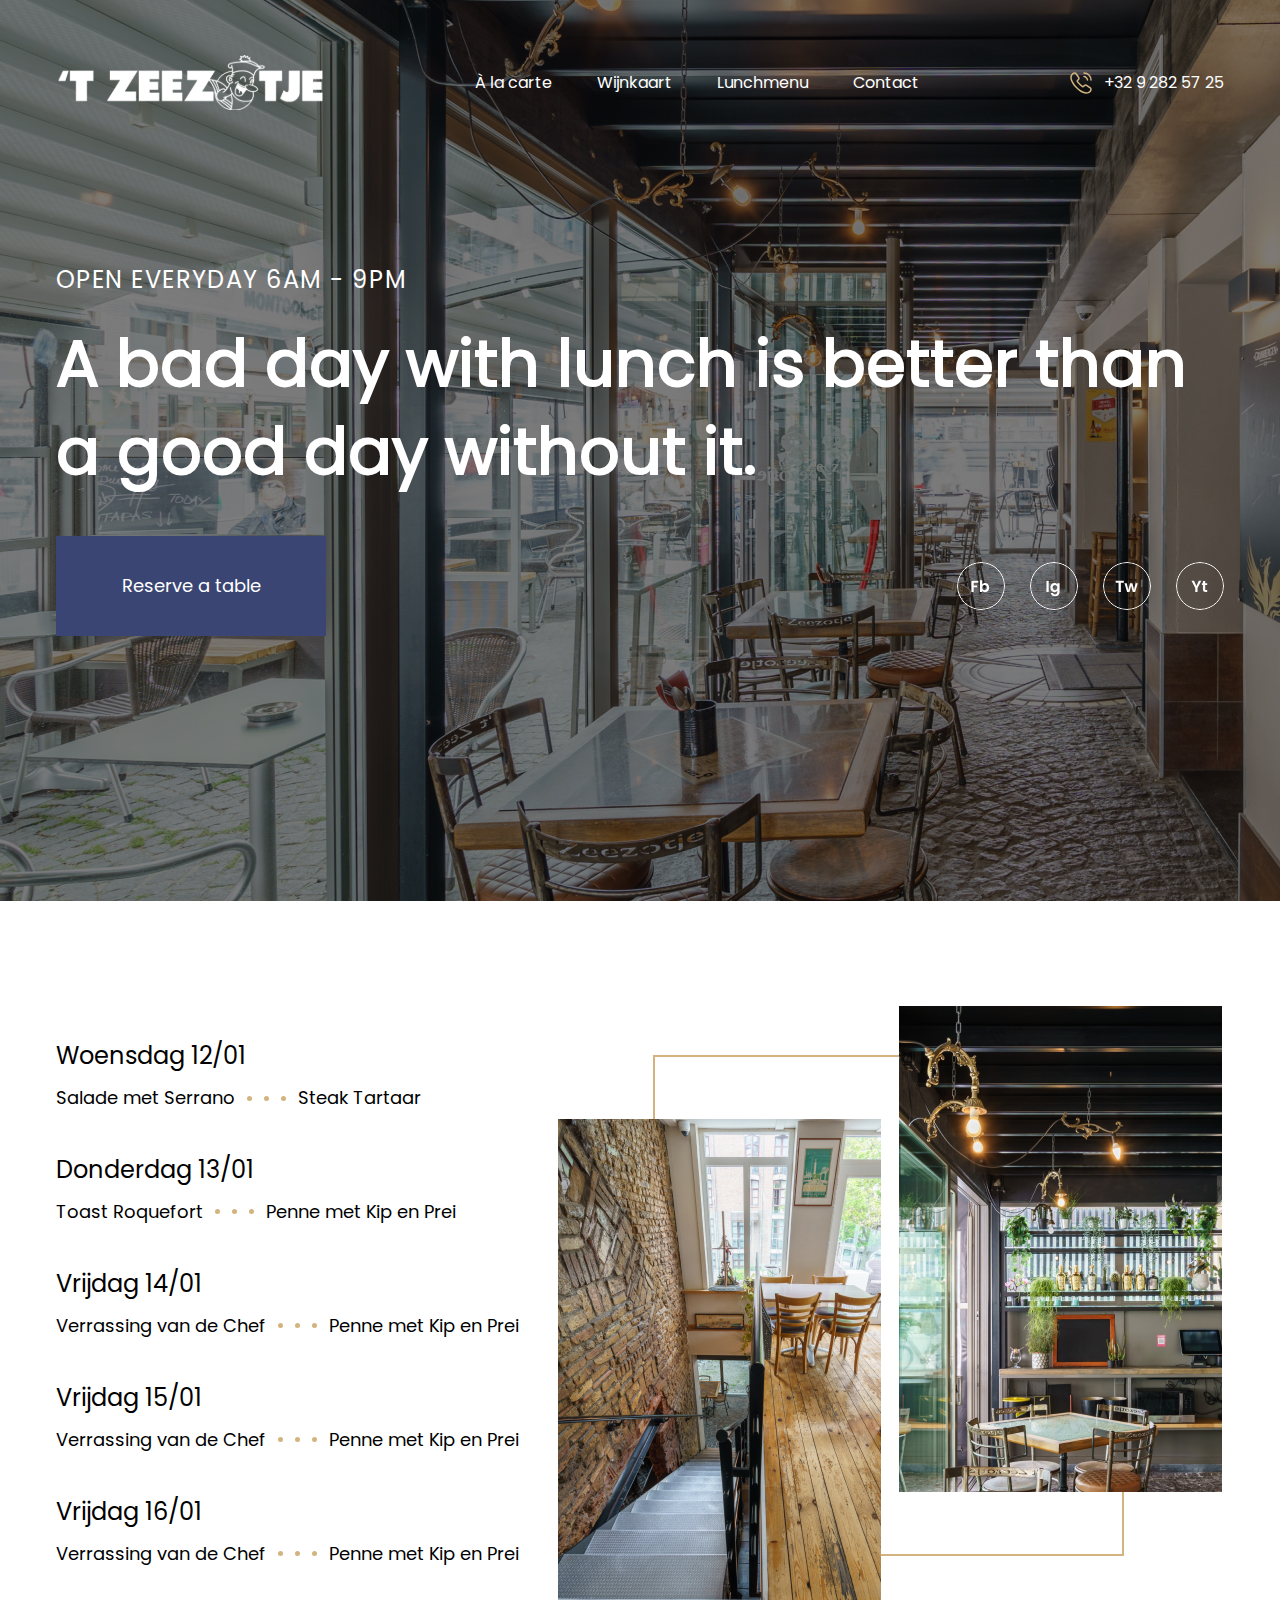
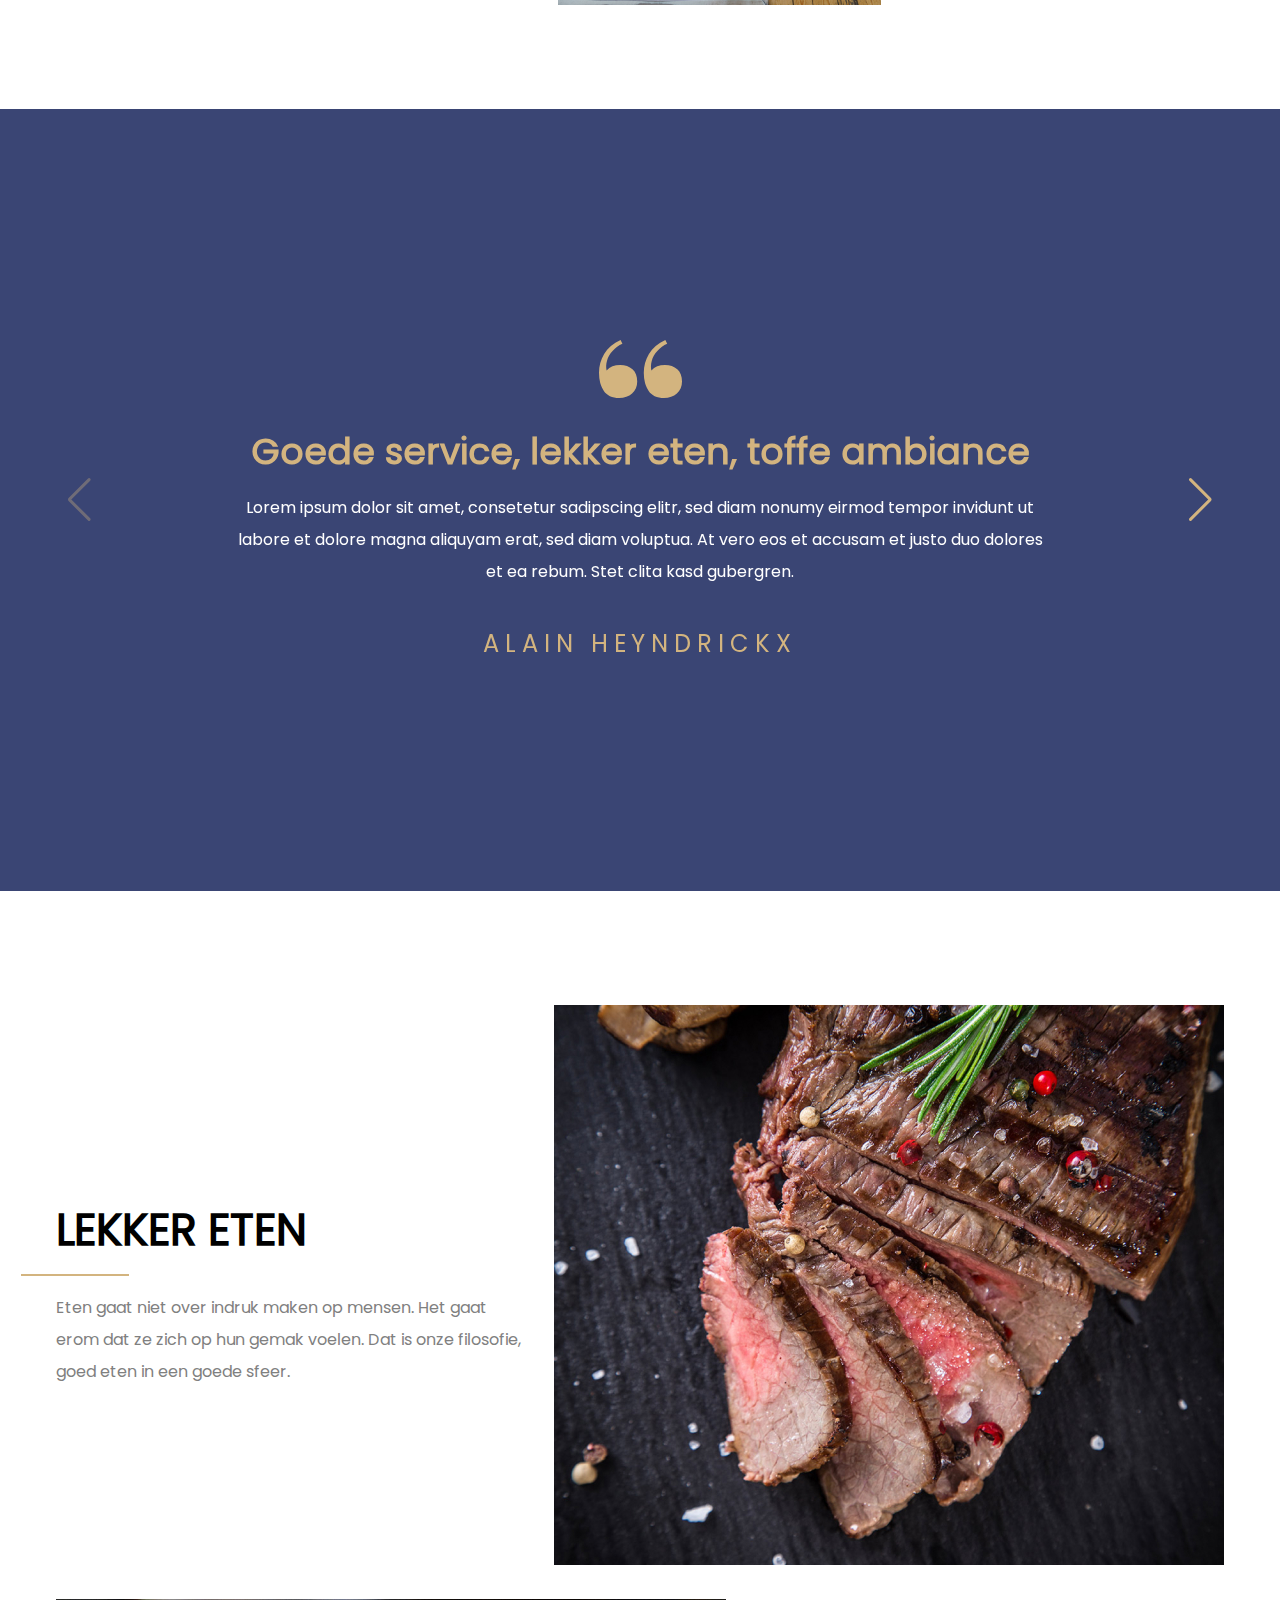
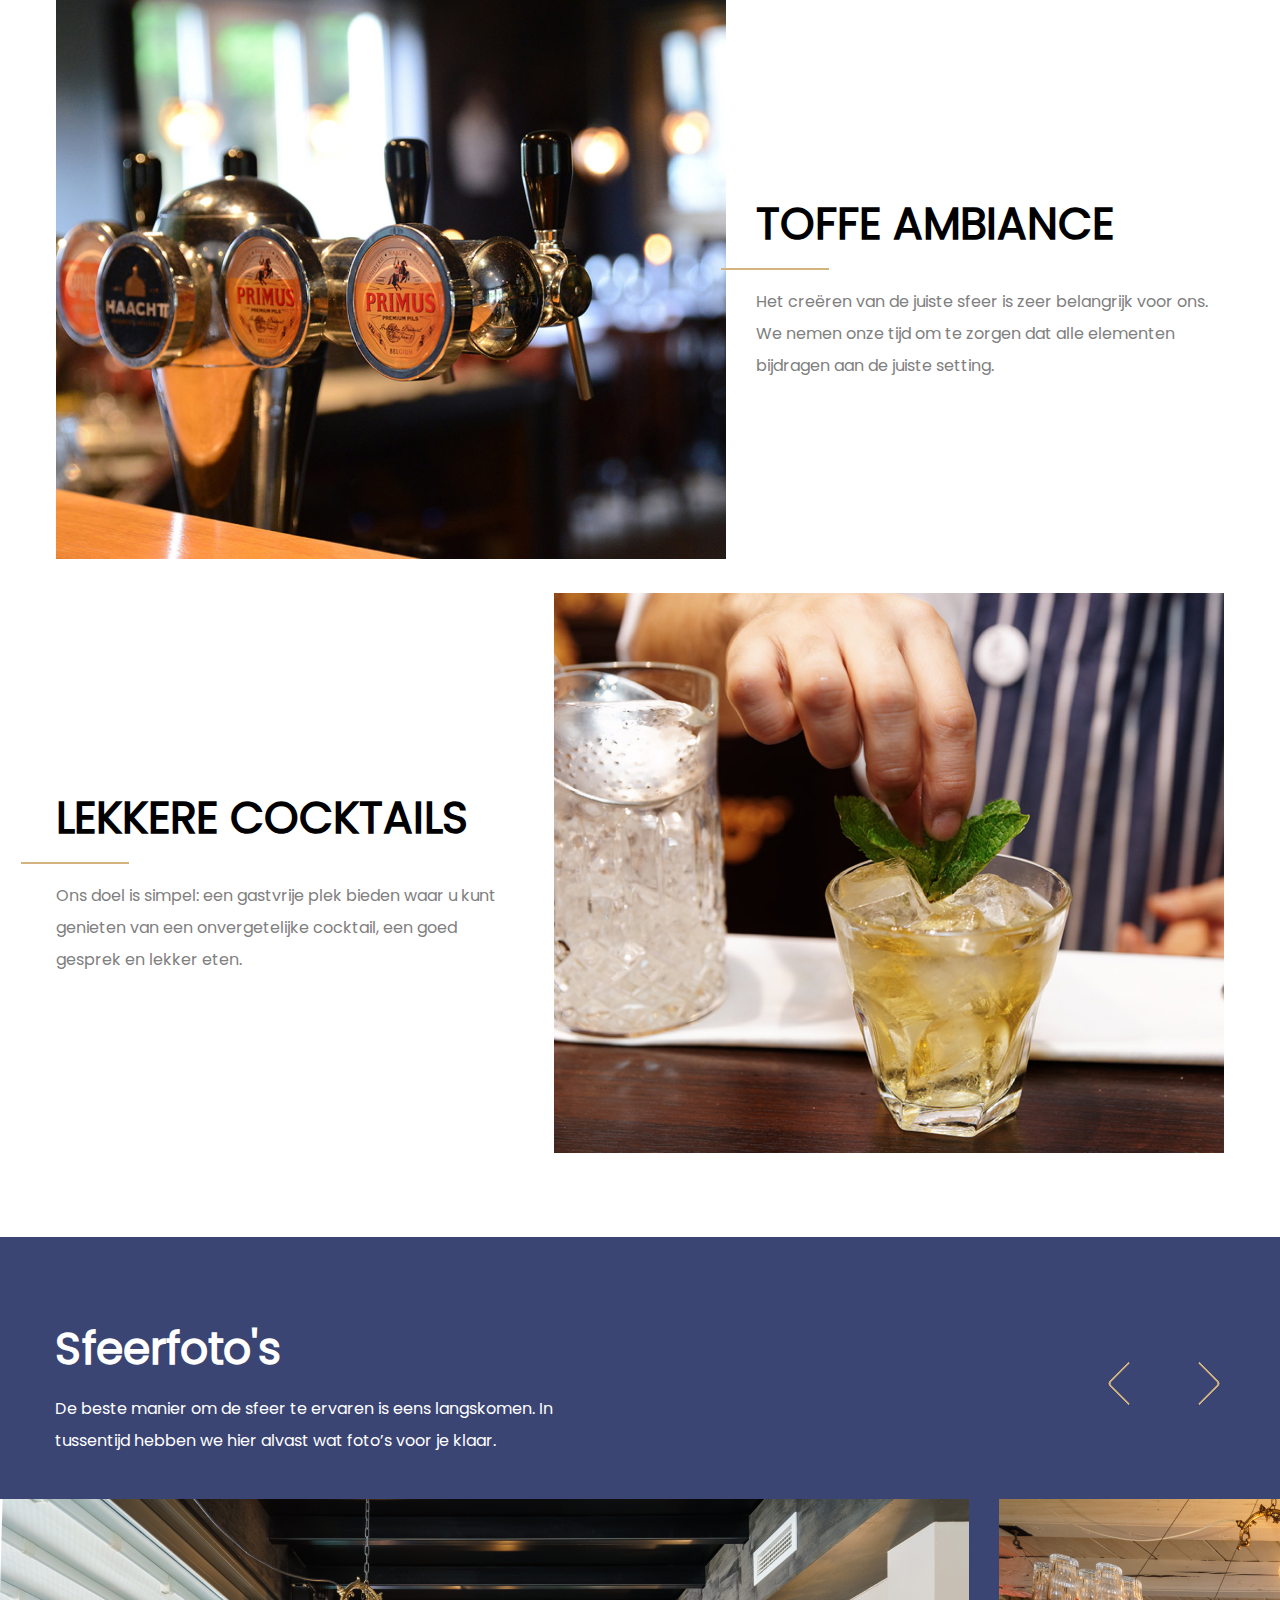
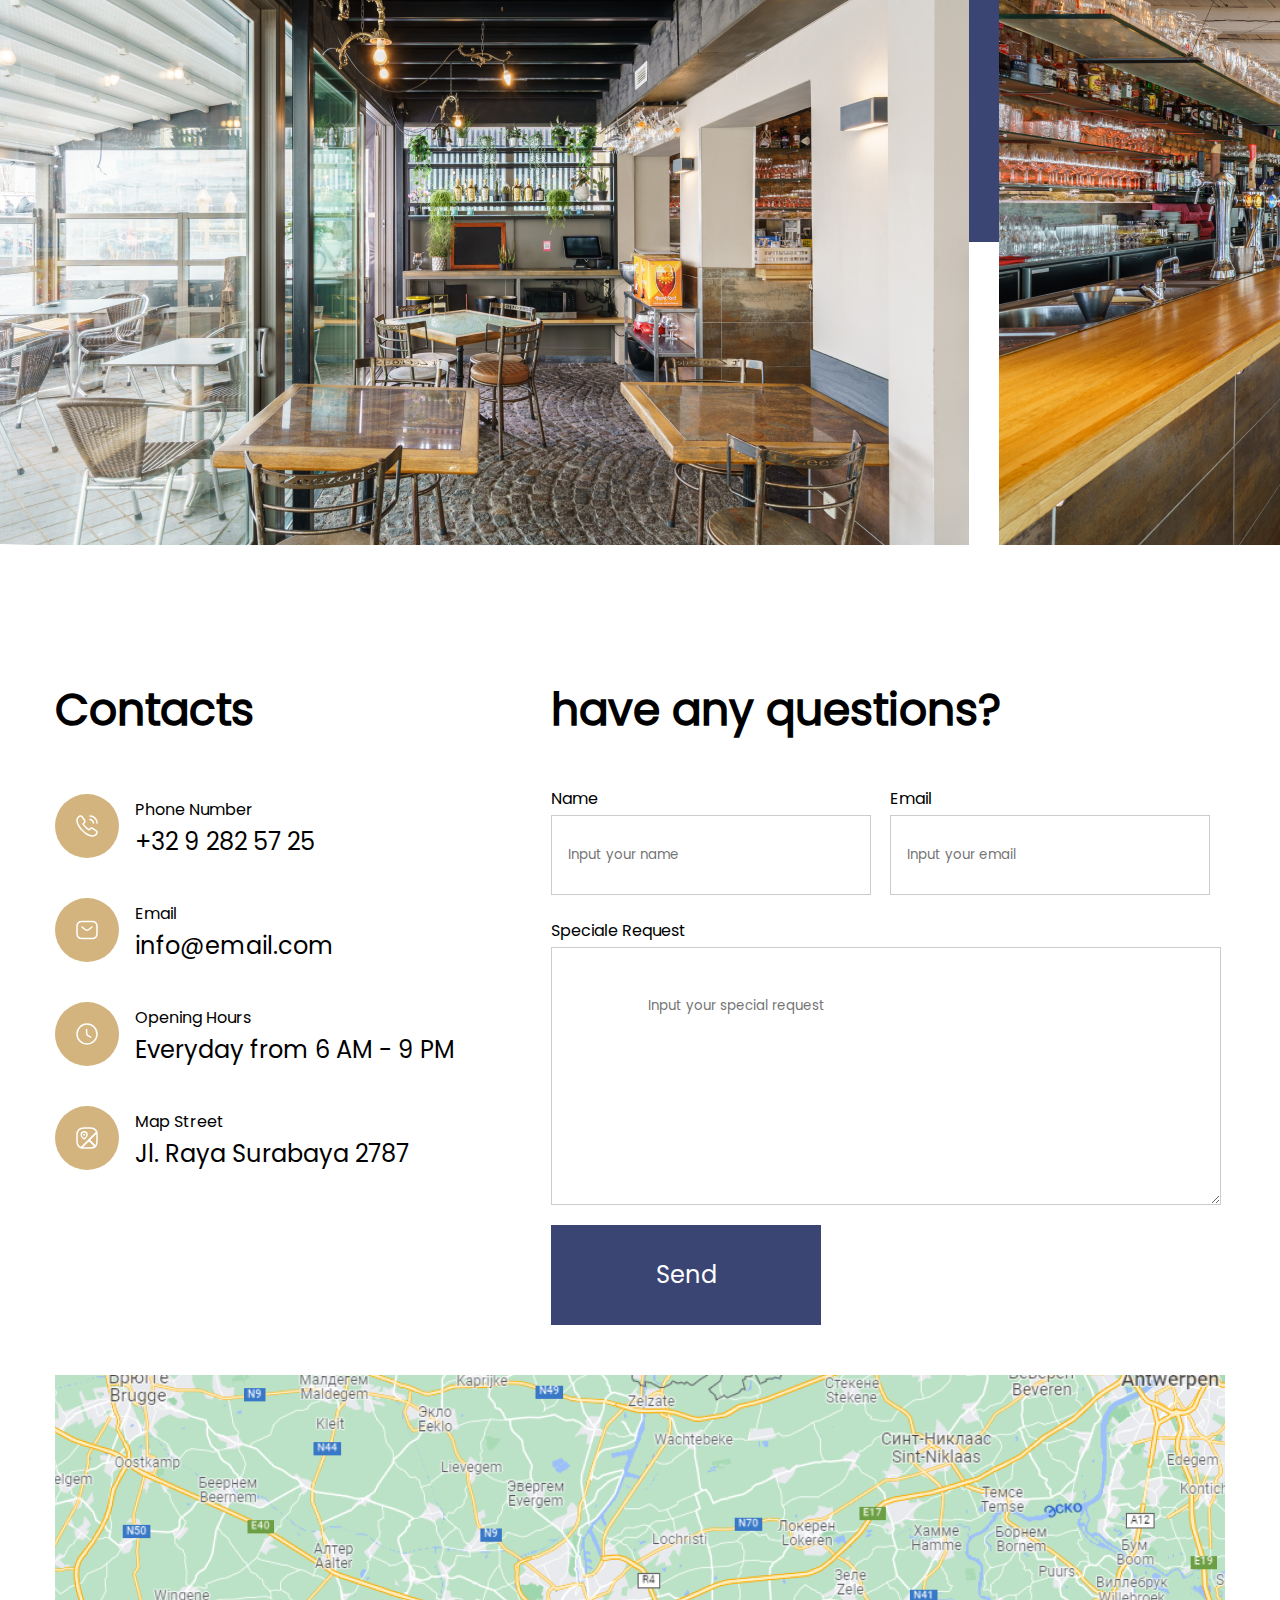
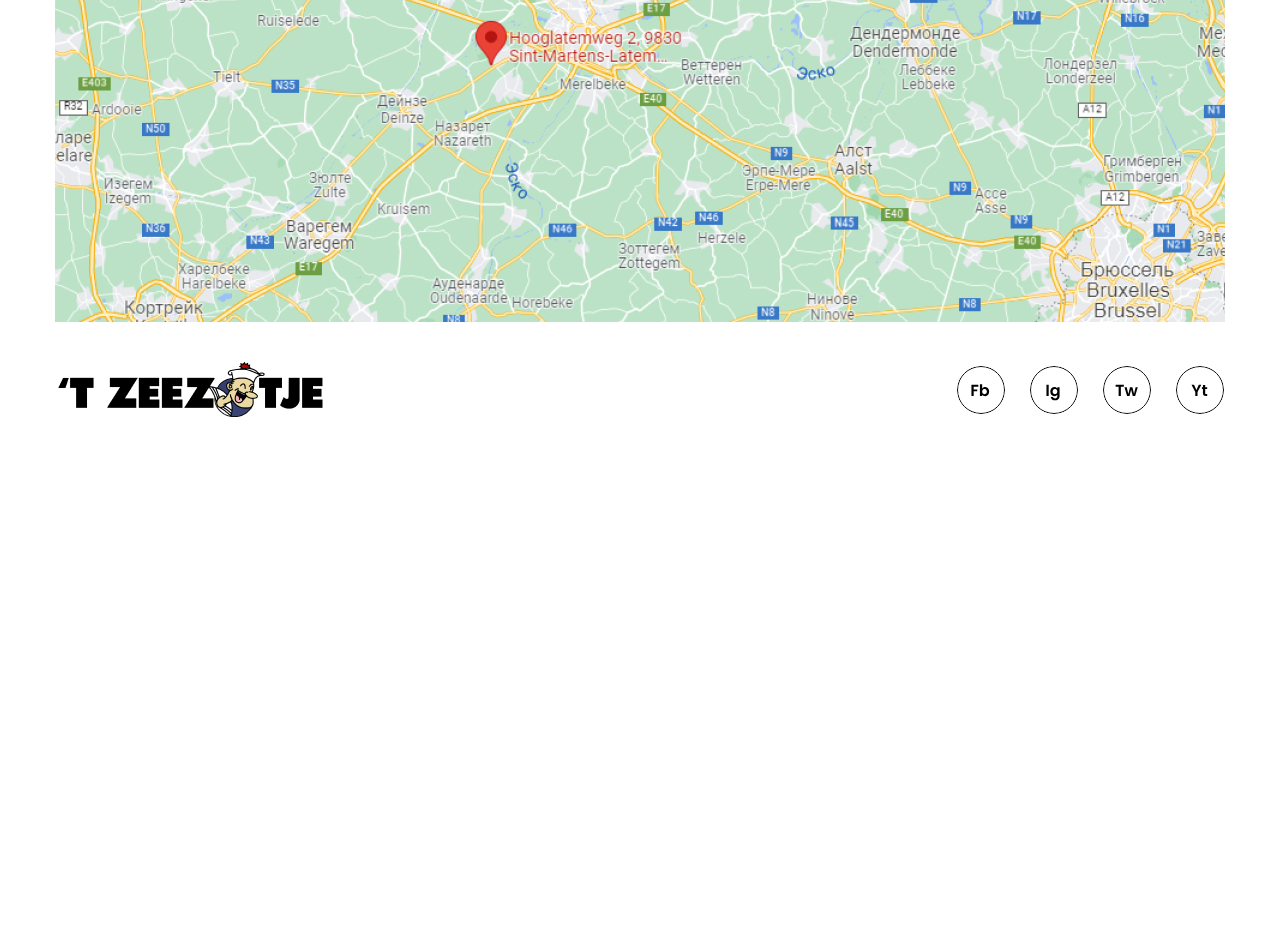
==== commit d0a5e515: "4 блок и ховеры" ====
--- a/index.html
+++ b/index.html
@@ -5,13 +5,17 @@
     <meta charset="UTF-8">
     <meta http-equiv="X-UA-Compatible" content="IE=edge">
     <meta name="viewport" content="width=device-width, initial-scale=1.0">
+
     <!--'Стили'-->
     <link rel="stylesheet" href="css/swiper-bundle.min.css" />
     <link rel="stylesheet" href="css/style-index.css" />
+
     <!--'Скрипты'-->
     <script src="js/jquery-3.6.0.min.js"></script>
-
+    <script src="js/jquery.maskedinput.min.js"></script>
     <script src="js/script.js"></script>
+    <script src="js/validation.js"></script>
+
     <!--'Favicon'-->
     <link type="image/x-icon" href="img/png/icon.png" rel="icon">
 
@@ -58,6 +62,7 @@
     </div>
 
 </div>
+
     <main>
         <!--'1 БЛОК'-->
         <section class="
@@ -68,7 +73,7 @@
                     <div class="demonstration-block__text">A bad day with lunch is better than a good day without it.
                     </div>
                     <div class="demonstration-block__btn-group">
-                        <button class="demonstration-block__btn">Reserve a table</button>
+                        <button class="demonstration-block__btn" id="demonstration-block__btn">Reserve a table</button>
                         <div class="demonstration-block__social-group">
                             <a href="#" class="demonstration-block__link demonstration-block__fb"></a>
                             <a href="#" class="demonstration-block__link demonstration-block__ig"></a>
@@ -170,43 +175,45 @@
 
         <!--'4 БЛОК'-->
         <section class="cafe-menu">
-            <!--'1card'-->
-            <div class="cafe-menu__card ">
-                <div class="card-menu__text">
-                    <h2>LEKKER ETEN</h2>
-                    <div class="card-menu__line">
-                        <img src="img/svg/gold-line.svg" alt="line">
-                    </div>
-                    <p>Eten gaat niet over indruk maken op mensen. Het gaat erom dat ze zich op hun gemak voelen. Dat is onze filosofie, goed eten in een goede sfeer.</p>
-                </div>
-                <div class="card-menu__img">
-                    <img src="img/4section-01.jpg" alt="photo-1">
-                </div>
-            </div>
-            <!--'2card'-->
-            <div class="cafe-menu__card card-menu-2">
-                <div class="card-menu__text">
-                    <h2>TOFFE AMBIANCE</h2>
-                    <div class="card-menu__line">
-                        <img src="img/svg/gold-line.svg" alt="line">
-                    </div>
-                    <p>Het creëren van de juiste sfeer is zeer belangrijk voor ons. We nemen onze tijd om te zorgen dat alle elementen bijdragen aan de juiste setting.</p>
-                </div>
-                <div class="card-menu__img">
-                    <img src="img/4section-02.jpg" alt="photo-2">
-                </div>
-            </div>
-            <!--'3card'-->
-            <div class="cafe-menu__card ">
-                <div class="card-menu__text">
-                    <h2>LEKKERE COCKTAILS</h2>
-                    <div class="card-menu__line">
-                        <img src="img/svg/gold-line.svg" alt="line">
-                    </div>
-                    <p>Ons doel is simpel: een gastvrije plek bieden waar u kunt genieten van een onvergetelijke cocktail, een goed gesprek en lekker eten.</p>
-                </div>
-                <div class="card-menu__img">
-                    <img src="img/4section-03.jpg" alt="photo-3">
+            <div class="cafe-menu__wrapper">
+                <!--'1card'-->
+                <div class="cafe-menu__card ">
+                    <div class="card-menu__text">
+                        <h2>LEKKER ETEN</h2>
+                        <div class="card-menu__line">
+
+                        </div>
+                        <p>Eten gaat niet over indruk maken op mensen. Het gaat erom dat ze zich op hun gemak voelen. Dat is onze filosofie, goed eten in een goede sfeer.</p>
+                    </div>
+                    <div class="card-menu__img">
+                        <img src="img/4section-01.jpg" alt="photo-1">
+                    </div>
+                </div>
+                <!--'2card'-->
+                <div class="cafe-menu__card card-menu-2">
+                    <div class="card-menu__text">
+                        <h2>TOFFE AMBIANCE</h2>
+                        <div class="card-menu__line">
+
+                        </div>
+                        <p>Het creëren van de juiste sfeer is zeer belangrijk voor ons. We nemen onze tijd om te zorgen dat alle elementen bijdragen aan de juiste setting.</p>
+                    </div>
+                    <div class="card-menu__img">
+                        <img src="img/4section-02.jpg" alt="photo-2">
+                    </div>
+                </div>
+                <!--'3card'-->
+                <div class="cafe-menu__card ">
+                    <div class="card-menu__text">
+                        <h2>LEKKERE COCKTAILS</h2>
+                        <div class="card-menu__line">
+
+                        </div>
+                        <p>Ons doel is simpel: een gastvrije plek bieden waar u kunt genieten van een onvergetelijke cocktail, een goed gesprek en lekker eten.</p>
+                    </div>
+                    <div class="card-menu__img">
+                        <img src="img/4section-03.jpg" alt="photo-3">
+                    </div>
                 </div>
             </div>
         </section>
@@ -323,8 +330,76 @@
         </div>
     </div>
 </footer>
-
-
+    <!--POP-UP-question-->
+<section class="popup-reserv__wrapper">
+    <div class="popup-reserv__container">
+        <!--'Кнопка закрытия'-->
+        <div class="popup-reserv__btn-close " id="popup-reserv__btn-close">
+        </div>
+        <!--'Заголовок'-->
+        <h3 class="popup-reserv__title">Reserve a table</h3>
+        <!--'Форма'-->
+        <form class="popup-reserv__form">
+
+            <!--'Имя'-->
+            <div class="popup-reserv__name-container">
+                <label for="popup-reserv__name">Name</label>
+                <input type="text" name="popup-reserv__name" id="popup-reserv__name" placeholder="Name" required />
+                <div class="popup-reserv__fail-message" id="fail-name"></div>
+            </div>
+
+            <!--'Фамилия'-->
+            <div class="popup-reserv__surname-container">
+                <label for="popup-reserv__surname">Surname</label>
+                <input type="text" name="popup-reserv__surname" id="popup-reserv__surname" placeholder="Surname" required />
+                <div class="popup-reserv__fail-message" id="fail-surname"></div>
+            </div>
+
+            <!--'Телефон'-->
+            <div class="popup-reserv__phone-container">
+                <label for="popup-reserv__phone">Phone</label>
+                <input type="phone" name="popup-reserv__phone" id="popup-reserv__phone" placeholder="Phone" required />
+                <div class="popup-reserv__fail-message" id="fail-phone"></div>
+            </div>
+
+            <!--'Количество персон'-->
+            <div class="popup-reserv__persons-container">
+                <label for="popup-reserv__persons">Persons</label>
+                <input type="number" name="popup-reserv__persons" id="popup-reserv__persons" placeholder="Persons" required />
+                <div class="popup-reserv__fail-message" id="fail-person"></div>
+            </div>
+
+            <!--'Комментарии'-->
+            <div class="popup-reserv__comments-container">
+                <label for="popup-reserv__comments">
+          Comments</label>
+                <textarea name="popup-reserv__comments" id="popup-reserv__comments" maxlength="500" placeholder="Comments"></textarea>
+            </div>
+
+            <!--'Кнопка отправки'-->
+            <div class="popup-reserv__btn-container">
+                <button type="submit" class="popup-reserv__btn" id="popup-reserv__btn">Send</button>
+                <div class="popup-reserv__fail-message" id="fail-form"></div>
+            </div>
+        </form>
+
+    </div>
+</section>
+
+
+    <!--''-->
+    <!--''-->
+    <!--кнопк прокрутки
+    <div id="back-top">
+        <a href="#top">
+            <div class="up_btn"></div>
+        </a>
+    </div>-->
+    <!--''-->
+    <!--''-->
+
+
+    <!---->
     <!--'SWIPER'-->
     <script src="js/swiper-bundle.min.js"></script>
     <script src="js/swiper.js"></script>
--- a/css/style-index.css
+++ b/css/style-index.css
@@ -116,7 +116,7 @@
   :root {
     --fsMenuHead: 14px;
     --fsH2: 42px;
-    --liHeH2: 88px;
+    --liHeH2: 52px;
     --fsH3: 34px;
     --fsH4: 22px;
     --fsH5: 16px;
@@ -128,6 +128,8 @@
 @media (max-width: 767px) {
   :root {
     --fsMenuHead: 15px;
+    --fsH2: 40px;
+    --liHeH2: 44px;
     --heHeader: 80px;
     --menuGapHead: 30px;
     --logoHedWe: 185px;
@@ -139,6 +141,8 @@
 @media (max-width: 495px) {
   :root {
     --fsMenuHead: 18px;
+    --fsH2: 36px;
+    --liHeH2: 40px;
     --contentWidh: 80%;
     --padTopText1Block: 10px;
     --squareWi: 150px;
@@ -147,6 +151,12 @@
 
 @media (max-width: 320px) {
   :root {
+    --fsH2: 26px;
+    --liHeH2: 32px;
+    --fsH3: 24px;
+    --fsH4: 18px;
+    --fsH5: 14px;
+    --fsP: 12px;
     --logoHedWe: 85px;
     --logoHedHe: 25px; } }
 
@@ -191,6 +201,8 @@
     color: white;
     font-style: normal;
     font-family: Poppins, Arial, sans-serif; }
+    .header__link:hover {
+      color: #d3b47f; }
   .header__phone {
     display: -webkit-box;
     display: -ms-flexbox;
@@ -263,8 +275,6 @@
     margin-right: 5px; } }
 
 @media (max-width: 767px) {
-  body.lock {
-    overflow: hidden; }
   .header {
     background-color: white;
     position: fixed; }
@@ -335,9 +345,9 @@
       position: fixed;
       background-color: #3a4574;
       /**/
-      -webkit-transition: all 0.3s ease 0s;
-      -o-transition: all 0.3s ease 0s;
-      transition: all 0.3s ease 0s;
+      -webkit-transition: all 0.4s ease 0s;
+      -o-transition: all 0.4s ease 0s;
+      transition: all 0.4s ease 0s;
       /*добавить скролл меню для горизонталки*/
       overflow: auto; }
       .header__navigation.active {
@@ -387,9 +397,9 @@
     position: fixed;
     background-color: rgba(0, 0, 0, 0.9);
     /**/
-    -webkit-transition: all 0.8s ease 0s;
-    -o-transition: all 0.8s ease 0s;
-    transition: all 0.8s ease 0s;
+    -webkit-transition: all 0.4s ease 0s;
+    -o-transition: all 0.4s ease 0s;
+    transition: all 0.4s ease 0s;
     /*добавить скролл меню для горизонталки*/
     overflow: auto; }
   .header-popup__phone-text {
@@ -407,12 +417,12 @@
     font-size: 38px;
     font-weight: bold;
     line-height: 70px;
-    color: black;
+    color: white;
     font-style: normal;
     font-family: Poppins, Arial, sans-serif;
     margin: 150px auto;
-    background-color: #d3b47f;
-    text-shadow: 0px 5px 5px #646464; }
+    background-color: #3a4574;
+    text-shadow: 1.5px 2px 2px #d3b47f; }
   .header-popup__btn-close-phone {
     width: 50px;
     height: 50px;
@@ -538,15 +548,28 @@
     background-color: unset;
     background-size: 100% 100%;
     background-repeat: no-repeat;
-    background-position: center; }
+    background-position: center;
+    border-radius: 50%; }
+    .footer__link:hover {
+      -webkit-box-shadow: 0 0 5px 2px #d3b47f;
+      box-shadow: 0 0 5px 2px #d3b47f;
+      background-color: rgba(58, 69, 116, 0.8); }
   .footer__fb {
     background-image: url("../img/svg/fb-lable-black.svg"); }
+    .footer__fb:hover {
+      background-image: url("../img/svg/fb-lable-white.svg"); }
   .footer__ig {
     background-image: url("../img/svg/ig-lable-black.svg"); }
+    .footer__ig:hover {
+      background-image: url("../img/svg/ig-lable-white.svg"); }
   .footer__tw {
     background-image: url("../img/svg/tw-lable-black.svg"); }
+    .footer__tw:hover {
+      background-image: url("../img/svg/tw-lable-white.svg"); }
   .footer__yt {
     background-image: url("../img/svg/yt-lable-black.svg"); }
+    .footer__yt:hover {
+      background-image: url("../img/svg/yt-lable-white.svg"); }
 
 @media (max-width: 1024px) {
   .footer__link {
@@ -576,17 +599,393 @@
     gap: 20px; } }
 
 /*-----------------------------*/
+.popup-reserv__wrapper {
+  width: 100%;
+  height: 100%;
+  top: -100%;
+  left: 0;
+  display: -webkit-box;
+  display: -ms-flexbox;
+  display: flex;
+  -webkit-box-pack: center;
+  -ms-flex-pack: center;
+  justify-content: center;
+  -webkit-box-align: center;
+  -ms-flex-align: center;
+  align-items: center;
+  z-index: 150;
+  position: fixed;
+  background-color: rgba(0, 0, 0, 0.9);
+  /**/
+  -webkit-transition: all 0.4s ease 0s;
+  -o-transition: all 0.4s ease 0s;
+  transition: all 0.4s ease 0s;
+  /*добавить скролл меню для горизонталки*/
+  overflow: auto; }
+
+.popup-reserv__container {
+  width: 60%;
+  height: -webkit-max-content;
+  height: -moz-max-content;
+  height: max-content;
+  display: -ms-grid;
+  display: grid;
+  -webkit-box-pack: center;
+  -ms-flex-pack: center;
+  justify-content: center;
+  -webkit-box-align: center;
+  -ms-flex-align: center;
+  align-items: center;
+  position: relative;
+  padding: 50px;
+  grid-template-areas: 'title ' 'form';
+  -ms-grid-columns: 1fr;
+  grid-template-columns: 1fr;
+  -ms-grid-rows: 1fr 25px 5fr;
+  grid-template-rows: 1fr 5fr;
+  row-gap: 25px;
+  border-radius: 20px;
+  background-color: white; }
+
+.popup-reserv__btn-close {
+  width: 50px;
+  height: 50px;
+  top: 30px;
+  right: 30px;
+  position: absolute; }
+  .popup-reserv__btn-close::before, .popup-reserv__btn-close::after {
+    width: 40px;
+    height: 4px;
+    content: '';
+    background-color: gray;
+    position: absolute;
+    left: 5px; }
+  .popup-reserv__btn-close::before {
+    top: 23px;
+    /**/
+    -webkit-transform: rotate(45deg);
+    -ms-transform: rotate(45deg);
+    transform: rotate(45deg); }
+  .popup-reserv__btn-close::after {
+    bottom: 23px;
+    /**/
+    -webkit-transform: rotate(-45deg);
+    -ms-transform: rotate(-45deg);
+    transform: rotate(-45deg); }
+
+.popup-reserv__btn-close:hover::after, .popup-reserv__btn-close:hover::before {
+  background-color: black; }
+
+.popup-reserv__title {
+  -ms-grid-row: 1;
+  -ms-grid-column: 1;
+  font-size: var(--fsH3);
+  font-weight: 600;
+  line-height: calc(var(--fsH3) * 1.11);
+  color: black;
+  font-style: normal;
+  font-family: Poppins, Arial, sans-serif;
+  display: -ms-grid;
+  display: grid;
+  -webkit-box-pack: center;
+  -ms-flex-pack: center;
+  justify-content: center;
+  -webkit-box-align: center;
+  -ms-flex-align: center;
+  align-items: center;
+  grid-area: title;
+  color: black; }
+
+.popup-reserv__form {
+  -ms-grid-row: 3;
+  -ms-grid-column: 1;
+  width: 100%;
+  height: 100%;
+  display: -ms-grid;
+  display: grid;
+  grid-area: form;
+  grid-template-areas: 'name surname' 'phone person' 'textarea textarea' 'btn btn';
+  -ms-grid-columns: 1fr 30px 1fr;
+  grid-template-columns: 1fr 1fr;
+  -ms-grid-rows: max-content;
+  grid-template-rows: -webkit-max-content;
+  grid-template-rows: max-content;
+  row-gap: 20px;
+  -webkit-column-gap: 30px;
+  column-gap: 30px;
+  color: black; }
+  .popup-reserv__form label {
+    width: 100%;
+    height: -webkit-max-content;
+    height: -moz-max-content;
+    height: max-content;
+    display: -webkit-box;
+    display: -ms-flexbox;
+    display: flex;
+    -webkit-box-pack: center;
+    -ms-flex-pack: center;
+    justify-content: center;
+    -webkit-box-align: center;
+    -ms-flex-align: center;
+    align-items: center;
+    font-size: var(--fsH4);
+    font-weight: 500;
+    line-height: calc(var(--fsH4) * 1.33);
+    color: black;
+    font-style: normal;
+    font-family: Poppins, Arial, sans-serif; }
+  .popup-reserv__form input {
+    width: 100%;
+    height: -webkit-max-content;
+    height: -moz-max-content;
+    height: max-content;
+    display: -webkit-box;
+    display: -ms-flexbox;
+    display: flex;
+    -webkit-box-pack: center;
+    -ms-flex-pack: center;
+    justify-content: center;
+    -webkit-box-align: center;
+    -ms-flex-align: center;
+    align-items: center;
+    font-size: var(--fsH5);
+    font-weight: 400;
+    line-height: calc(var(--fsH5) * 1.78);
+    color: black;
+    font-style: normal;
+    font-family: Poppins, Arial, sans-serif;
+    text-align: center;
+    border: 2px solid #d3b47f;
+    border-radius: 5px; }
+  .popup-reserv__form input:hover {
+    border-color: rgba(58, 69, 116, 0.6); }
+  .popup-reserv__form input:focus {
+    border-color: #3a4574; }
+  .popup-reserv__form textarea {
+    font-size: var(--fsH5);
+    font-weight: 400;
+    line-height: calc(var(--fsH5) * 1.78);
+    color: black;
+    font-style: normal;
+    font-family: Poppins, Arial, sans-serif;
+    height: 120px;
+    border: 2px solid #d3b47f;
+    border-radius: 5px; }
+  .popup-reserv__form textarea:hover {
+    border-color: rgba(58, 69, 116, 0.6); }
+  .popup-reserv__form textarea:focus {
+    border-color: #3a4574; }
+
+.popup-reserv__name-container {
+  -ms-grid-row: 1;
+  -ms-grid-column: 1;
+  width: 100%;
+  height: -webkit-max-content;
+  height: -moz-max-content;
+  height: max-content;
+  display: -ms-grid;
+  display: grid;
+  grid-area: name; }
+
+.popup-reserv__surname-container {
+  -ms-grid-row: 1;
+  -ms-grid-column: 3;
+  width: 100%;
+  height: -webkit-max-content;
+  height: -moz-max-content;
+  height: max-content;
+  display: -ms-grid;
+  display: grid;
+  grid-area: surname; }
+
+.popup-reserv__phone-container {
+  -ms-grid-row: 3;
+  -ms-grid-column: 1;
+  width: 100%;
+  height: -webkit-max-content;
+  height: -moz-max-content;
+  height: max-content;
+  display: -ms-grid;
+  display: grid;
+  grid-area: phone; }
+
+.popup-reserv__persons-container {
+  -ms-grid-row: 3;
+  -ms-grid-column: 3;
+  width: 100%;
+  height: -webkit-max-content;
+  height: -moz-max-content;
+  height: max-content;
+  display: -ms-grid;
+  display: grid;
+  grid-area: person; }
+
+.popup-reserv__comments-container {
+  -ms-grid-row: 5;
+  -ms-grid-column: 1;
+  -ms-grid-column-span: 3;
+  width: 100%;
+  height: -webkit-max-content;
+  height: -moz-max-content;
+  height: max-content;
+  display: -ms-grid;
+  display: grid;
+  grid-area: textarea; }
+
+.popup-reserv__fail-message {
+  width: 100%;
+  height: -webkit-max-content;
+  height: -moz-max-content;
+  height: max-content;
+  display: -webkit-box;
+  display: -ms-flexbox;
+  display: flex;
+  -webkit-box-pack: center;
+  -ms-flex-pack: center;
+  justify-content: center;
+  -webkit-box-align: center;
+  -ms-flex-align: center;
+  align-items: center;
+  font-size: var(--fsP);
+  font-weight: 400;
+  line-height: calc(var(--fsP) * 2);
+  color: black;
+  font-style: normal;
+  font-family: Poppins, Arial, sans-serif; }
+
+.popup-reserv__btn-container {
+  -ms-grid-row: 7;
+  -ms-grid-column: 1;
+  -ms-grid-column-span: 3;
+  display: -ms-grid;
+  display: grid;
+  -webkit-box-pack: center;
+  -ms-flex-pack: center;
+  justify-content: center;
+  -webkit-box-align: center;
+  -ms-flex-align: center;
+  align-items: center;
+  grid-area: btn; }
+
+.popup-reserv__btn {
+  font-size: var(--fsH4);
+  font-weight: 500;
+  line-height: calc(var(--fsH4) * 1.33);
+  color: white;
+  font-style: normal;
+  font-family: Poppins, Arial, sans-serif;
+  padding: 10px 45px;
+  background-color: #3a4574;
+  border-radius: 5px; }
+  .popup-reserv__btn:hover {
+    -webkit-box-shadow: 0 0 10px 1px #d3b47f;
+    box-shadow: 0 0 10px 1px #d3b47f;
+    color: #d3b47f; }
+
+@media (max-width: 800px) {
+  .popup-reserv__container {
+    width: 90%;
+    height: -webkit-max-content;
+    height: -moz-max-content;
+    height: max-content;
+    padding: 20px;
+    row-gap: 15px; }
+  .popup-reserv__btn-close {
+    top: 15px;
+    right: 15px; }
+  .popup-reserv__form {
+    row-gap: 10px;
+    -webkit-column-gap: 15px;
+    column-gap: 15px; } }
+
+@media (max-width: 495px) {
+  .popup-reserv__container {
+    width: 97%;
+    height: 97%;
+    padding: 100px 20px 50px;
+    row-gap: unset;
+    border-radius: 10px;
+    /*добавить скролл меню для горизонталки*/
+    overflow: auto; }
+  .popup-reserv__btn-close {
+    top: 5px;
+    right: 5px; }
+  .popup-reserv__title {
+    text-align: center; }
+  .popup-reserv__form {
+    -ms-grid-rows: auto unset auto unset auto unset auto unset auto unset auto;
+    grid-template-areas: 'name' 'surname' 'phone' 'person' 'textarea' ' btn';
+    -ms-grid-columns: 1fr;
+    grid-template-columns: 1fr;
+    row-gap: unset;
+    -webkit-column-gap: unset;
+    column-gap: unset; }
+    .popup-reserv__form textarea {
+      font-size: var(--fsH5);
+      font-weight: 400;
+      line-height: calc(var(--fsH5) * 1.78);
+      color: black;
+      font-style: normal;
+      font-family: Poppins, Arial, sans-serif;
+      height: 70px; }
+  .popup-reserv__btn {
+    font-size: var(--fsH4);
+    font-weight: 500;
+    line-height: calc(var(--fsH4) * 1.33);
+    color: white;
+    font-style: normal;
+    font-family: Poppins, Arial, sans-serif;
+    margin-top: 5px;
+    padding: 7px 35px;
+    background-color: #3a4574;
+    border-radius: 5px; }
+  .popup-reserv__name-container {
+    -ms-grid-row: 1;
+    -ms-grid-column: 1; }
+  .popup-reserv__surname-container {
+    -ms-grid-row: 3;
+    -ms-grid-column: 1; }
+  .popup-reserv__phone-container {
+    -ms-grid-row: 5;
+    -ms-grid-column: 1; }
+  .popup-reserv__persons-container {
+    -ms-grid-row: 7;
+    -ms-grid-column: 1; }
+  .popup-reserv__comments-container {
+    -ms-grid-row: 9;
+    -ms-grid-column: 1;
+    -ms-grid-column-span: 1; }
+  .popup-reserv__btn-container {
+    -ms-grid-row: 11;
+    -ms-grid-column: 1;
+    -ms-grid-column-span: 1; } }
+
+@media (max-height: 799px) {
+  .popup-reserv__container {
+    width: 90%;
+    height: 90%;
+    padding: 50px 20px 5px;
+    border-radius: 10px;
+    /*добавить скролл меню для горизонталки*/
+    overflow: auto; }
+  .popup-reserv__btn-close {
+    top: 5px;
+    right: 5px; } }
+
+body {
+  background: #646464; }
+
+/*---------main----------*/
+body.lock {
+  overflow: hidden; }
+
 .visible {
   top: 0;
   /**/
-  -webkit-transition: all 0.8s ease 0s;
-  -o-transition: all 0.8s ease 0s;
-  transition: all 0.8s ease 0s; }
-
-body {
-  background: #646464; }
-
-/*---------main----------*/
+  -webkit-transition: all 0.4s ease 0s;
+  -o-transition: all 0.4s ease 0s;
+  transition: all 0.4s ease 0s; }
+
 main {
   width: 100%;
   height: -webkit-max-content;
@@ -612,8 +1011,7 @@
     height: 100%;
     margin: 0 auto;
     padding-top: calc(var(--heHeader) + var(--padTopText1Block));
-    padding-bottom: calc(var(--padTopText1Block) * 2);
-    color: white; }
+    padding-bottom: calc(var(--padTopText1Block) * 2); }
   .demonstration-block h4 {
     font-size: var(--fsH4);
     font-weight: 500;
@@ -650,8 +1048,38 @@
     font-family: Poppins, Arial, sans-serif;
     width: var(--firstBlockBtnWi);
     height: var(--firstBlockBtnHe);
-    background-color: #3a4574;
-    color: white; }
+    position: relative;
+    background-color: #d3b47f;
+    /* &:hover::after {
+            @include leTo(-2px);
+        }*/ }
+    .demonstration-block__btn::after {
+      font-size: var(--fsH5);
+      font-weight: 400;
+      line-height: calc(var(--fsH5) * 1.78);
+      color: white;
+      font-style: normal;
+      font-family: Poppins, Arial, sans-serif;
+      display: -webkit-box;
+      display: -ms-flexbox;
+      display: flex;
+      -webkit-box-pack: center;
+      -ms-flex-pack: center;
+      justify-content: center;
+      -webkit-box-align: center;
+      -ms-flex-align: center;
+      align-items: center;
+      width: var(--firstBlockBtnWi);
+      height: var(--firstBlockBtnHe);
+      top: 0;
+      left: 0;
+      content: 'Reserve a table';
+      position: absolute;
+      background-color: #3a4574; }
+    .demonstration-block__btn:hover::after {
+      -webkit-box-shadow: 0 0 10px 1px #d3b47f;
+      box-shadow: 0 0 10px 1px #d3b47f;
+      color: #d3b47f; }
   .demonstration-block__social-group {
     display: -webkit-box;
     display: -ms-flexbox;
@@ -663,15 +1091,29 @@
     background-repeat: no-repeat;
     background-position: center;
     width: 48px;
-    height: 48px; }
+    height: 48px;
+    border-radius: 50%;
+    color: white; }
+    .demonstration-block__link:hover {
+      -webkit-box-shadow: 0 0 5px 0px rgba(211, 180, 127, 0.7);
+      box-shadow: 0 0 5px 0px rgba(211, 180, 127, 0.7);
+      background-color: rgba(211, 180, 127, 0.7); }
   .demonstration-block__fb {
     background-image: url("../img/svg/fb-lable-white.svg"); }
+    .demonstration-block__fb:hover {
+      background-image: url("../img/svg/fb-lable-black.svg"); }
   .demonstration-block__ig {
     background-image: url("../img/svg/ig-lable-white.svg"); }
+    .demonstration-block__ig:hover {
+      background-image: url("../img/svg/ig-lable-black.svg"); }
   .demonstration-block__tw {
     background-image: url("../img/svg/tw-lable-white.svg"); }
+    .demonstration-block__tw:hover {
+      background-image: url("../img/svg/tw-lable-black.svg"); }
   .demonstration-block__yt {
     background-image: url("../img/svg/yt-lable-white.svg"); }
+    .demonstration-block__yt:hover {
+      background-image: url("../img/svg/yt-lable-black.svg"); }
 
 @media (max-width: 1250px) {
   .demonstration-block__img {
@@ -703,14 +1145,26 @@
     .demonstration-block__link {
       width: 35px;
       height: 35px; }
+      .demonstration-block__link:hover {
+        -webkit-box-shadow: 0 0 5px 2px #d3b47f;
+        box-shadow: 0 0 5px 2px #d3b47f;
+        background-color: rgba(58, 69, 116, 0.8); }
     .demonstration-block__fb {
       background-image: url("../img/svg/fb-lable-black.svg"); }
+      .demonstration-block__fb:hover {
+        background-image: url("../img/svg/fb-lable-white.svg"); }
     .demonstration-block__ig {
       background-image: url("../img/svg/ig-lable-black.svg"); }
+      .demonstration-block__ig:hover {
+        background-image: url("../img/svg/ig-lable-white.svg"); }
     .demonstration-block__tw {
       background-image: url("../img/svg/tw-lable-black.svg"); }
+      .demonstration-block__tw:hover {
+        background-image: url("../img/svg/tw-lable-white.svg"); }
     .demonstration-block__yt {
       background-image: url("../img/svg/yt-lable-black.svg"); }
+      .demonstration-block__yt:hover {
+        background-image: url("../img/svg/yt-lable-white.svg"); }
     .demonstration-block__img {
       width: var(--contentWidh);
       height: auto;
@@ -751,6 +1205,17 @@
       gap: 20px; }
     .demonstration-block__social-group {
       gap: 20px; } }
+
+@media (max-width: 320px) {
+  .demonstration-block__conteiner h4 {
+    margin-bottom: 5px; }
+  .demonstration-block__text {
+    font-size: 30px;
+    font-weight: 900;
+    line-height: 40px;
+    color: black;
+    font-style: normal;
+    font-family: Poppins, Arial, sans-serif; } }
 
 .timetable {
   display: -webkit-box;
@@ -892,6 +1357,15 @@
     height: -moz-max-content;
     height: max-content; }
     .timetable__wrapper {
+      display: -webkit-box;
+      display: -ms-flexbox;
+      display: flex;
+      -webkit-box-pack: center;
+      -ms-flex-pack: center;
+      justify-content: center;
+      -webkit-box-align: center;
+      -ms-flex-align: center;
+      align-items: center;
       -ms-flex-wrap: wrap;
       flex-wrap: wrap; }
     .timetable__day-block-group ul {
@@ -997,6 +1471,28 @@
       top: -35px;
       right: -45px; } }
 
+@media (max-width: 320px) {
+  .timetable {
+    overflow: hidden; }
+    .timetable__day-block-group ul {
+      width: 80vw; }
+    .timetable__day {
+      margin: 5px auto; }
+      .timetable__day h4 {
+        text-align: center; }
+      .timetable__day h5 {
+        text-align: center; }
+        .timetable__day h5 span {
+          margin: 3px auto; }
+    .timetable__square {
+      margin: 50px 0; }
+      .timetable__square::after {
+        bottom: -25px;
+        left: -25px; }
+      .timetable__square::before {
+        top: -25px;
+        right: -25px; } }
+
 .advantages {
   width: 100%;
   height: 782px;
@@ -1014,6 +1510,9 @@
   .advantages .wrapper-gallery-text .swiper-button-prev::after,
   .advantages .wrapper-gallery-text .swiper-button-next::after {
     color: #d3b47f; }
+  .advantages .wrapper-gallery-text .swiper-button-prev:hover::after,
+  .advantages .wrapper-gallery-text .swiper-button-next:hover::after {
+    text-shadow: 0 -1px 1px black, 0 -1px 1px black, 0 1px 1px black, 0 1px 1px black, -1px 0 1px black, 1px 0 1px black, -1px 0 1px black, 1px 0 1px black, -1px -1px 1px black, 1px -1px 1px black, -1px 1px 1px black, 1px 1px 1px black, -1px -1px 1px black, 1px -1px 1px black, -1px 1px 1px black, 1px 1px 1px black; }
   .advantages .wrapper-gallery-text {
     width: var(--contentWidh);
     height: -webkit-max-content;
@@ -1104,32 +1603,64 @@
 
 @media (max-width: 767px) {
   .advantages {
-    padding: 30px 0; } }
-
-@media (max-width: 480px) {
+    padding: 30px 0; }
+    .advantages__slide h3 {
+      min-height: 115px; }
+    .advantages__slide p {
+      min-height: 170px; } }
+
+@media (max-width: 495px) {
   .advantages .wrapper-gallery-text {
     width: 98vw;
     height: 100%; }
   .advantages__slide h3,
   .advantages__slide p,
   .advantages__slide h4 {
-    width: 67vw; } }
+    width: 67vw; }
+  .advantages__slide h3 {
+    min-height: 100px; }
+  .advantages__slide p {
+    min-height: 255px; }
+  .advantages__slide h4 {
+    min-height: 60px; } }
+
+@media (max-width: 320px) {
+  .advantages__slide p {
+    margin-bottom: 10px; } }
 
 .cafe-menu {
-  display: -ms-grid;
-  display: grid;
+  width: 100%;
+  height: -webkit-max-content;
+  height: -moz-max-content;
+  height: max-content;
+  display: -webkit-box;
+  display: -ms-flexbox;
+  display: flex;
   -webkit-box-pack: center;
   -ms-flex-pack: center;
   justify-content: center;
   -webkit-box-align: center;
   -ms-flex-align: center;
   align-items: center;
-  width: 100%;
-  gap: 30px;
   padding: 114px 0px 80px;
   background-color: white; }
+  .cafe-menu__wrapper {
+    display: -ms-grid;
+    display: grid;
+    -webkit-box-pack: center;
+    -ms-flex-pack: center;
+    justify-content: center;
+    -webkit-box-align: center;
+    -ms-flex-align: center;
+    align-items: center;
+    width: var(--contentWidh);
+    height: -webkit-max-content;
+    height: -moz-max-content;
+    height: max-content;
+    gap: 30px; }
   .cafe-menu__card {
-    width: 1168px;
+    width: 100%;
+    height: 100%;
     display: -webkit-box;
     display: -ms-flexbox;
     display: flex;
@@ -1138,7 +1669,8 @@
     justify-content: space-between;
     -webkit-box-align: center;
     -ms-flex-align: center;
-    align-items: center; }
+    align-items: center;
+    gap: 30px; }
 
 .card-menu {
   display: -webkit-box;
@@ -1166,15 +1698,15 @@
     display: -webkit-box;
     display: -ms-flexbox;
     display: flex;
-    width: 470px;
+    width: 100%;
     margin-top: 16px; }
   .card-menu__line {
     width: 108px;
     height: 2px;
+    background-color: #d3b47f;
     position: relative;
-    top: 4;
-    left: -54px; }
-  .card-menu__img {
+    left: -35px; }
+  .card-menu__img img {
     width: 670px;
     height: 560px; }
 
@@ -1186,7 +1718,51 @@
 
 @media (max-width: 1250px) {
   .cafe-menu {
-    display: none; } }
+    padding: 80px 0px; }
+    .cafe-menu__wrapper {
+      gap: 20px; }
+    .cafe-menu__card {
+      gap: 20px; }
+  .card-menu {
+    gap: 4%; }
+    .card-menu__text {
+      width: 48%; }
+    .card-menu__line {
+      left: -15px; }
+    .card-menu__img {
+      width: 48%; }
+      .card-menu__img img {
+        width: 100%;
+        height: auto; } }
+
+@media (max-width: 767px) {
+  .card-menu__line {
+    left: -25px; } }
+
+@media (max-width: 495px) {
+  .cafe-menu {
+    padding: 40px 0px; }
+    .cafe-menu__wrapper {
+      gap: 20px; }
+    .cafe-menu__card {
+      -webkit-box-orient: vertical;
+      -webkit-box-direction: normal;
+      -ms-flex-direction: column;
+      flex-direction: column;
+      text-align: center;
+      gap: 20px; }
+  .card-menu {
+    gap: 10px; }
+    .card-menu__text {
+      width: 85%; }
+    .card-menu__line {
+      margin: 10px auto 0;
+      left: unset; }
+    .card-menu__img {
+      width: 85%; }
+      .card-menu__img img {
+        width: 100%;
+        height: auto; } }
 
 .gallery {
   width: 100%;
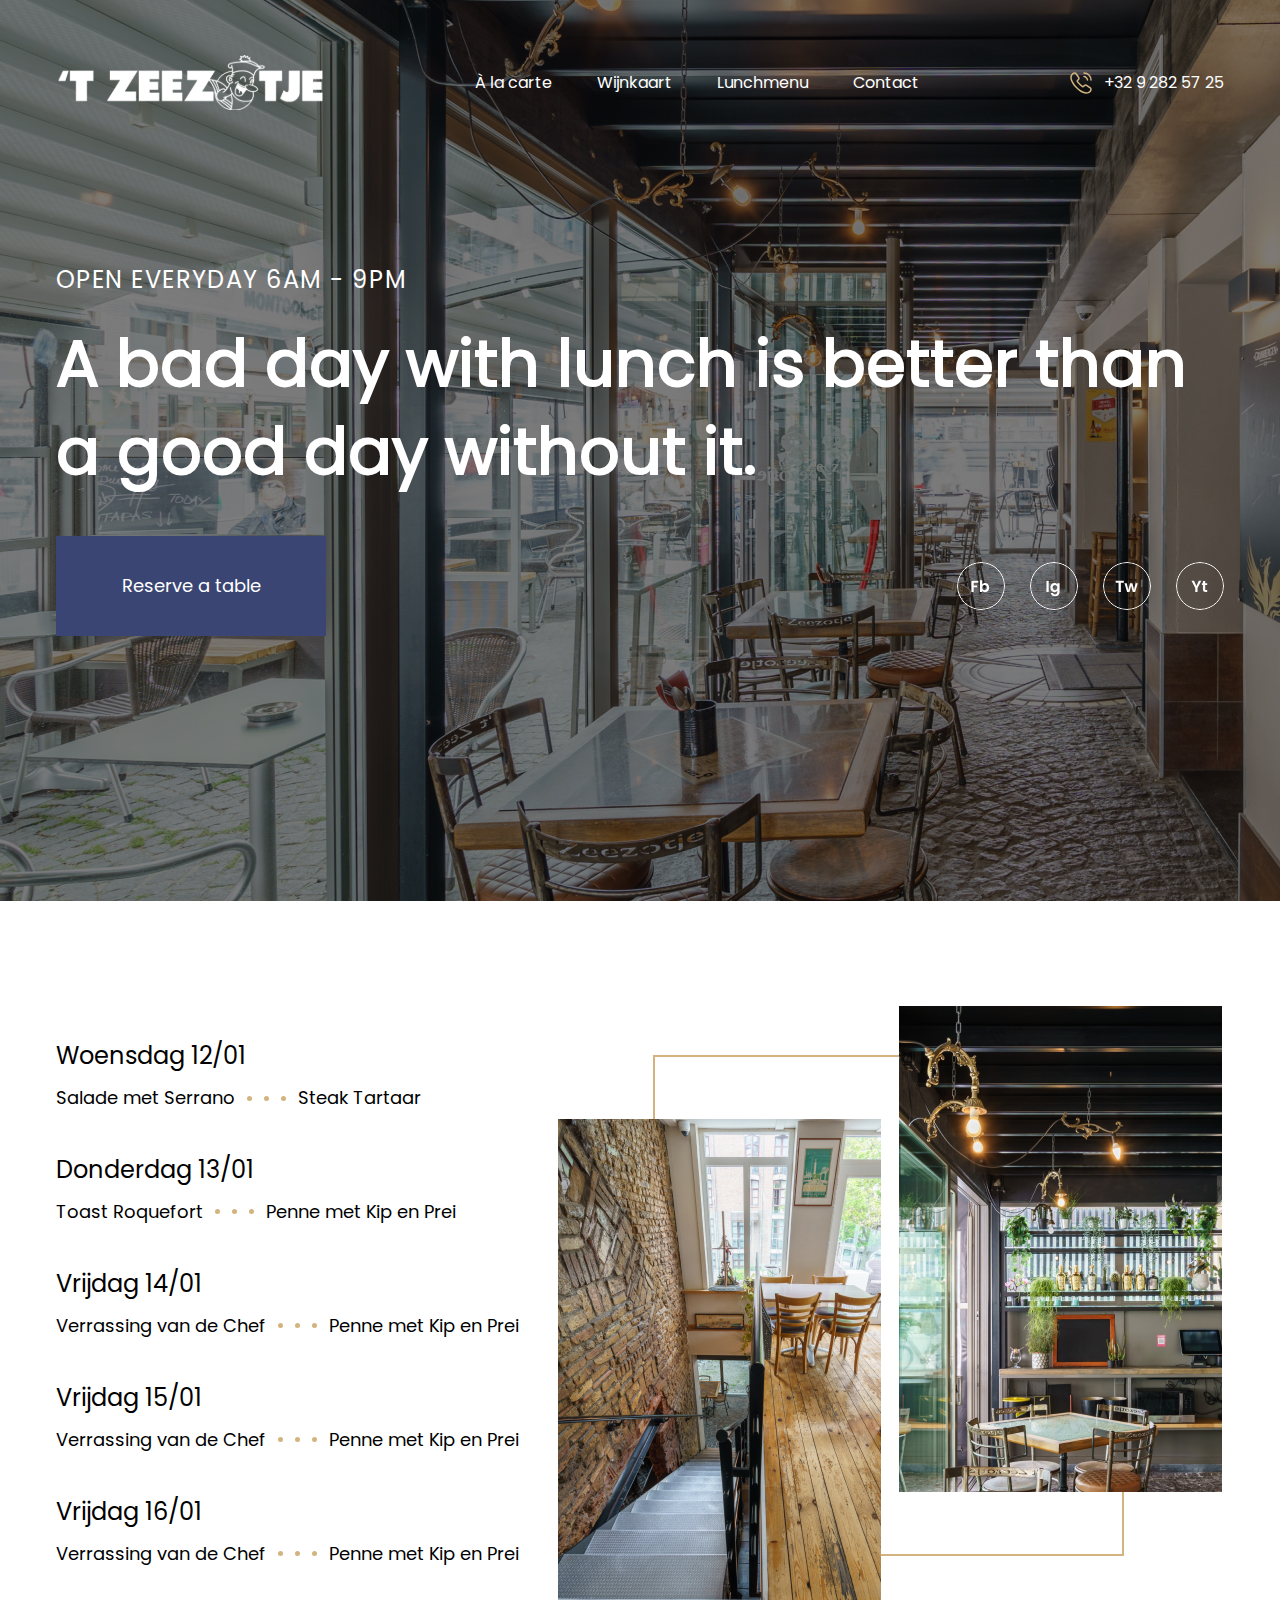
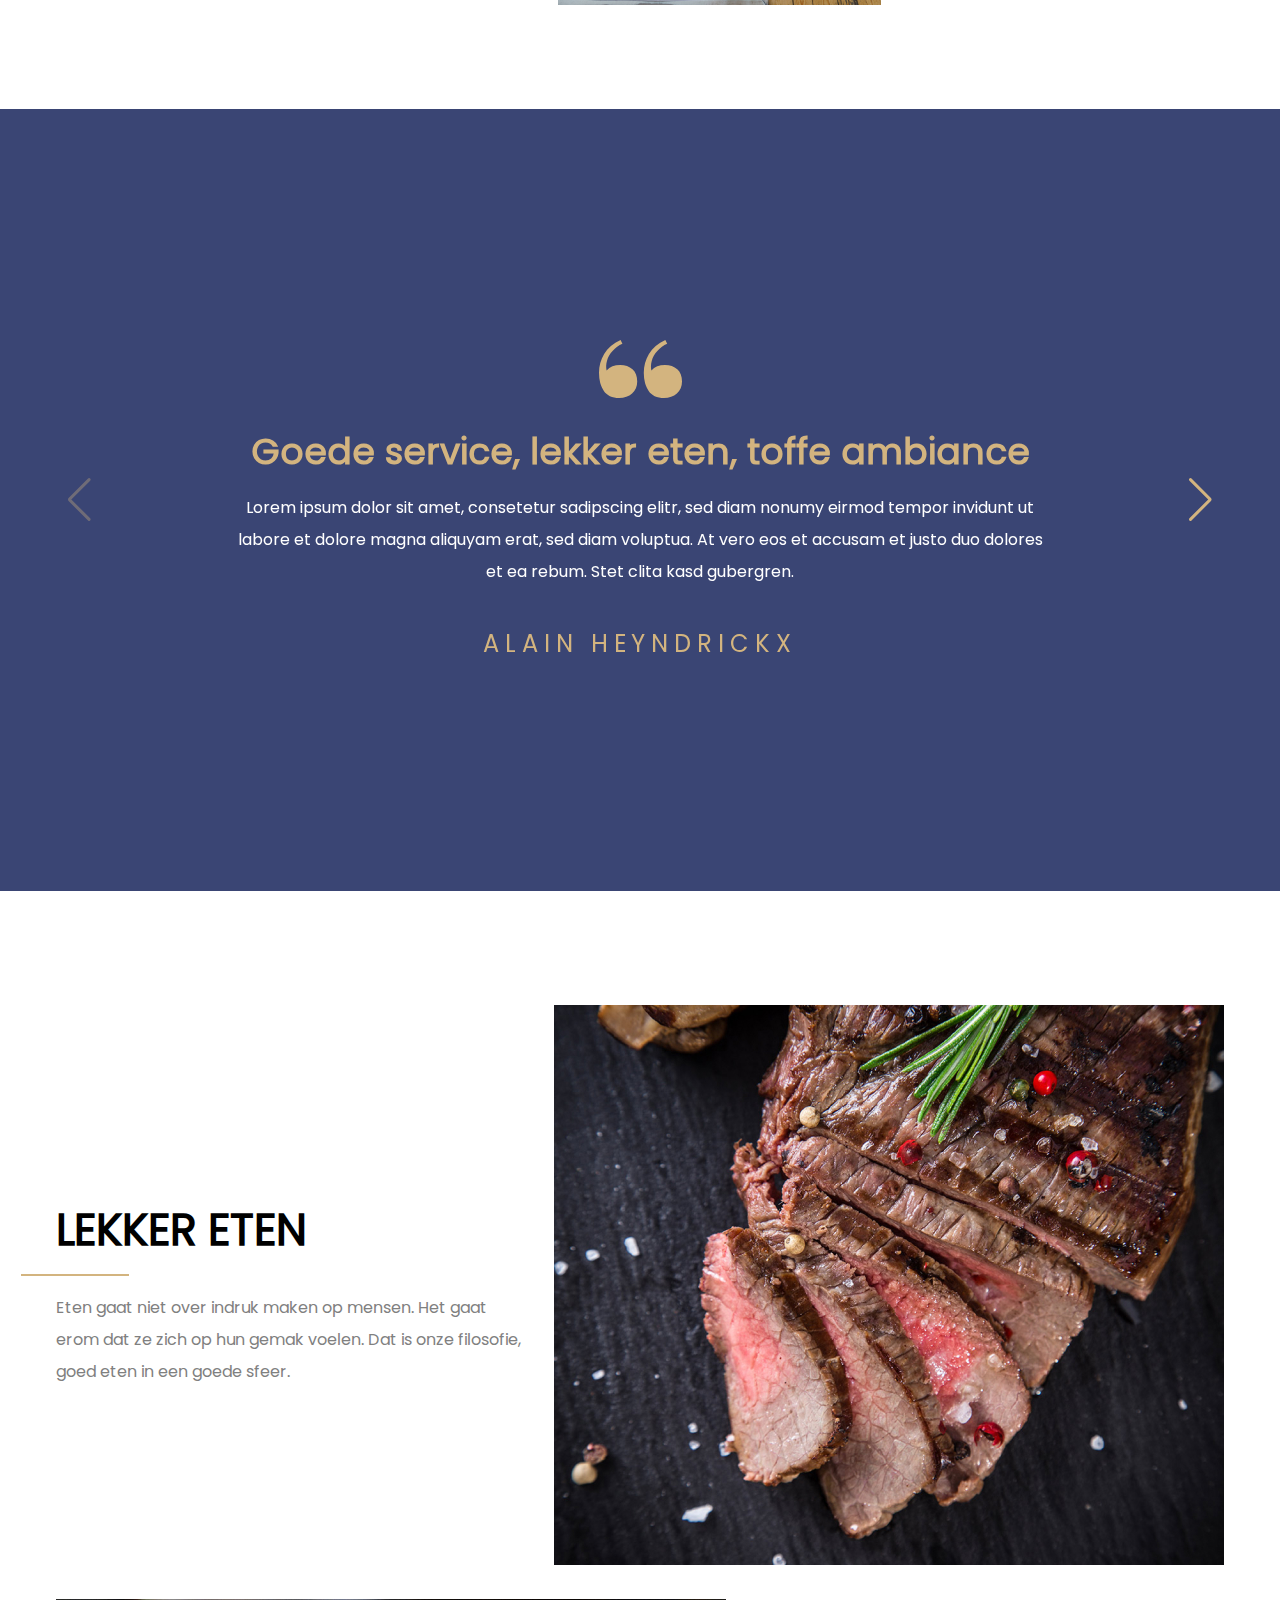
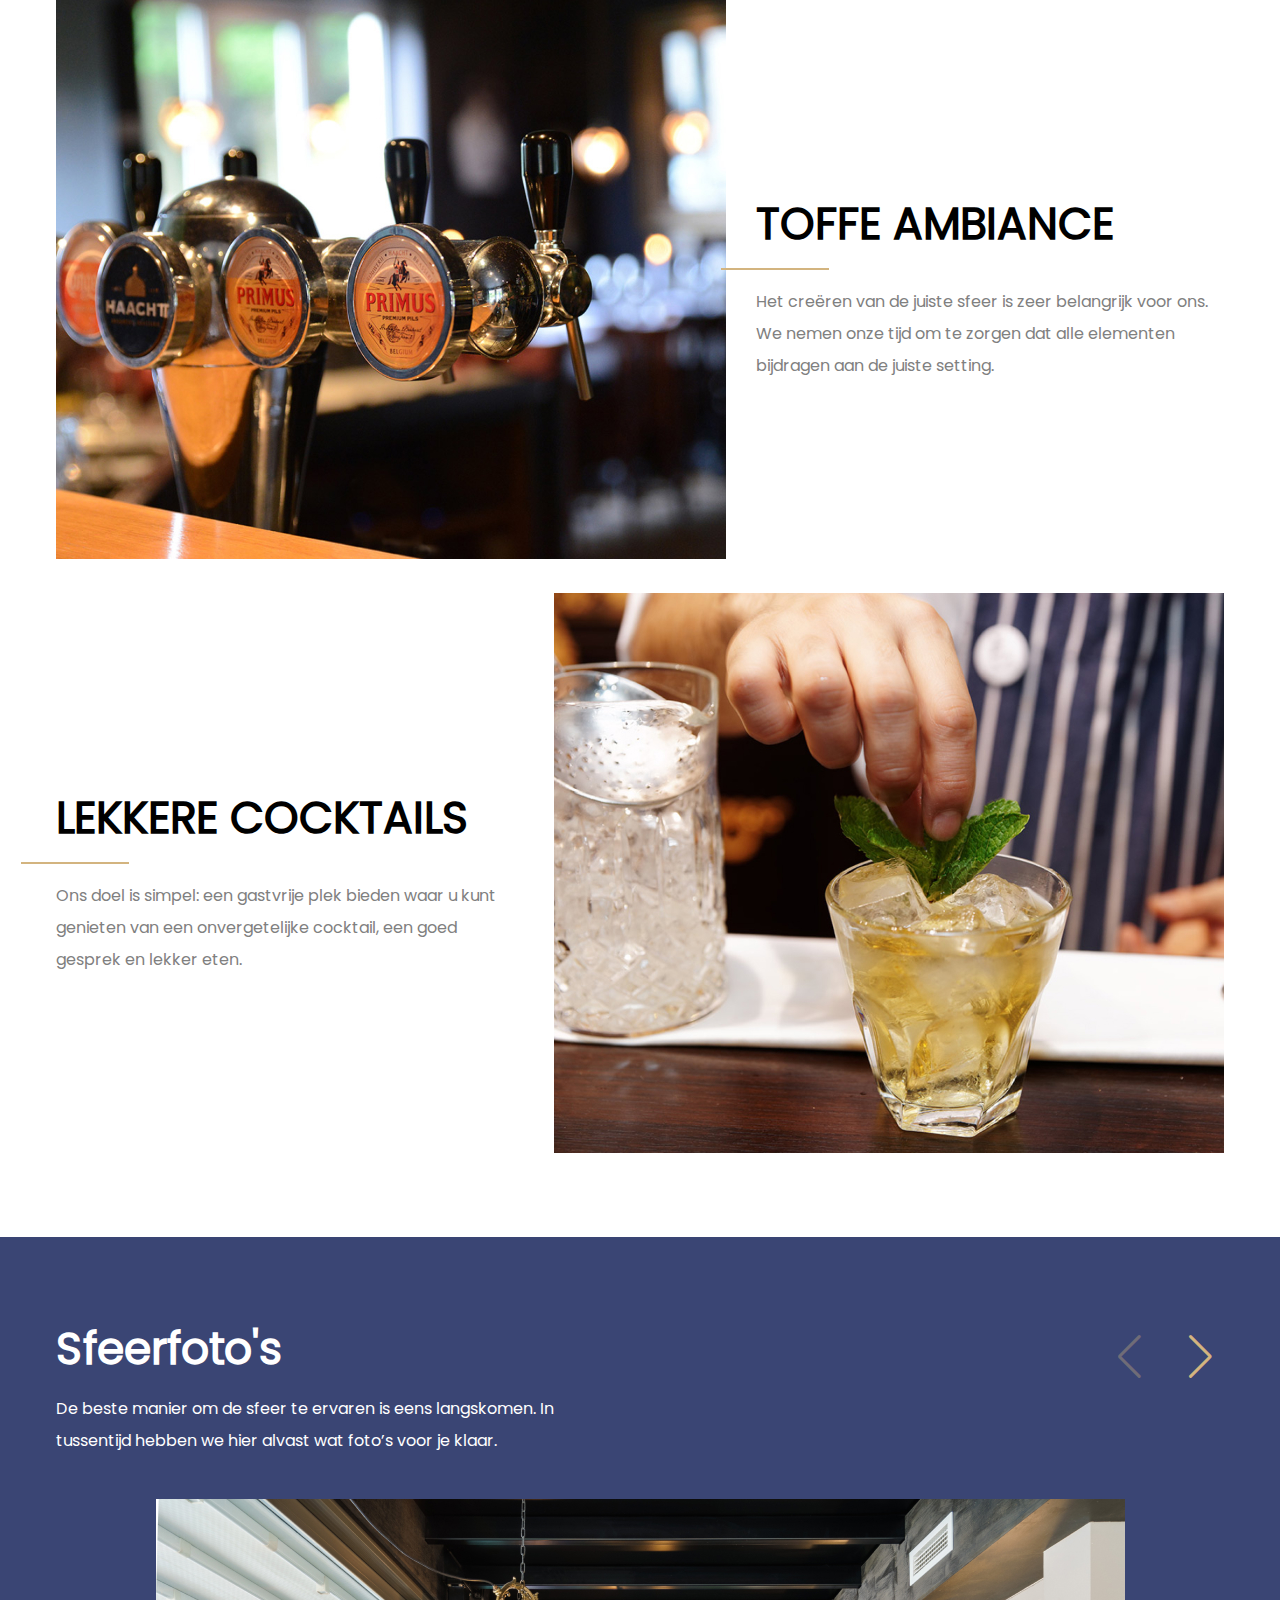
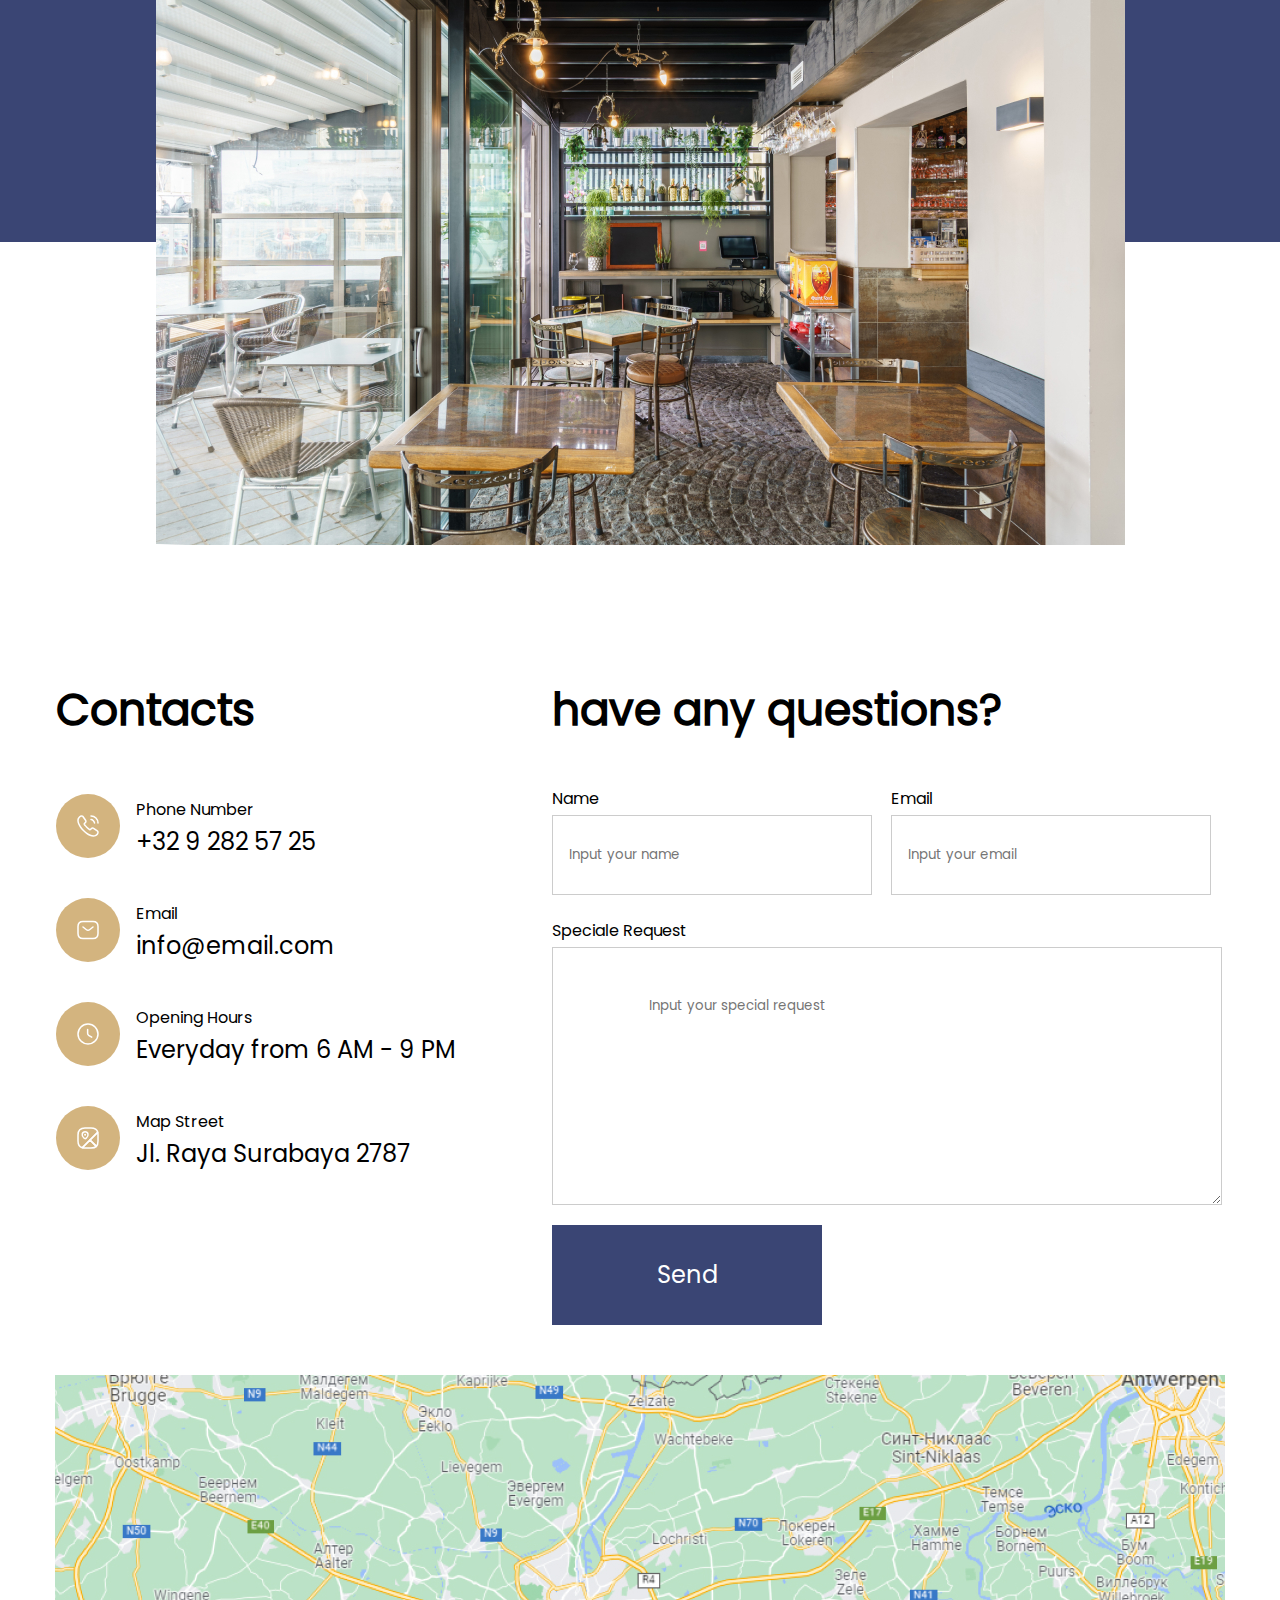
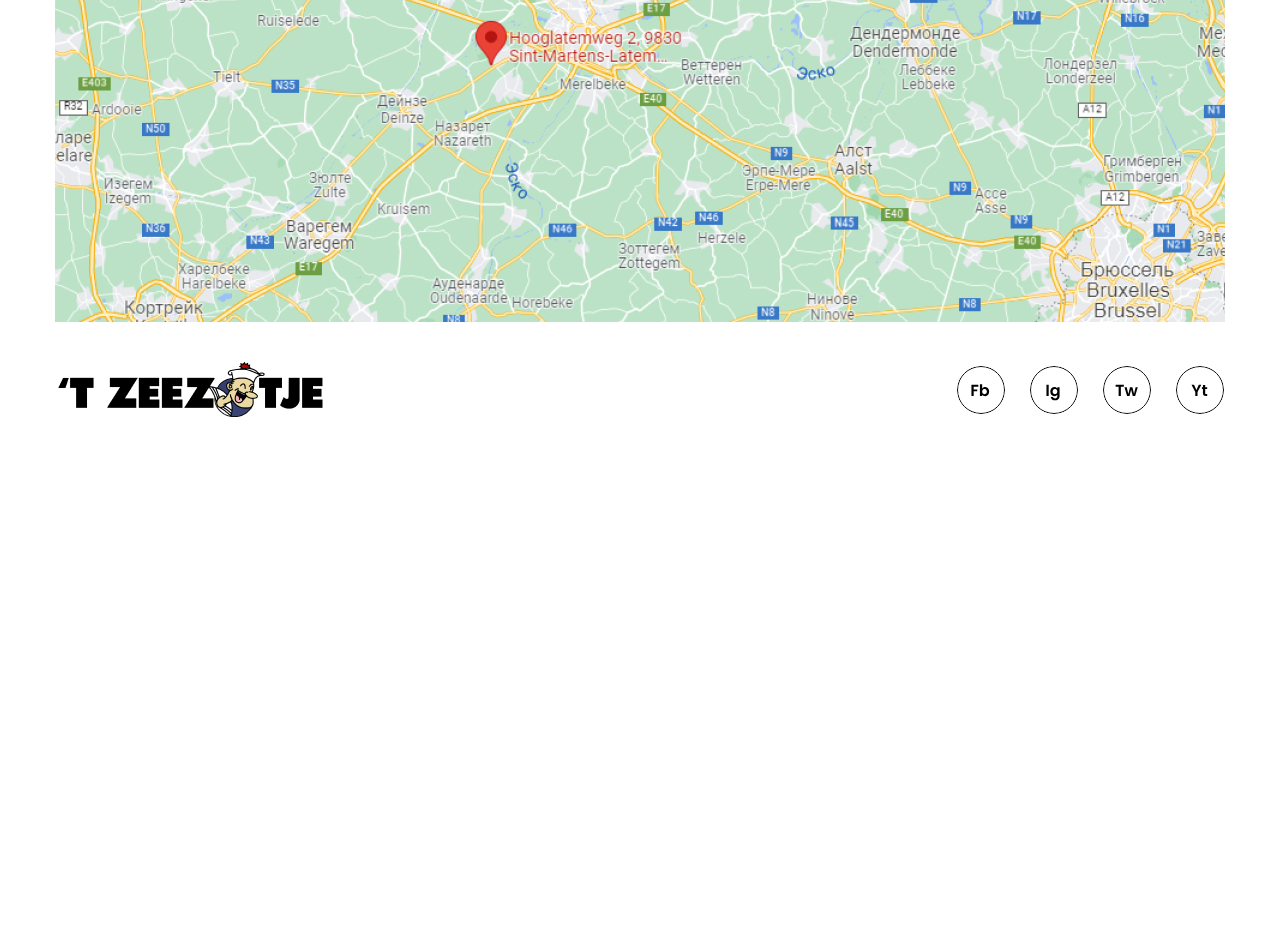
==== commit 1ff8fb6d: "5блок" ====
--- a/index.html
+++ b/index.html
@@ -224,21 +224,25 @@
                 <h2 class="gallery__title">Sfeerfoto's</h2>
                 <p class="gallery__text">De beste manier om de sfeer te ervaren is eens langskomen. In tussentijd hebben we hier alvast wat foto’s voor je klaar.</p>
                 <!--'Стрелки для галереи'-->
-                <div class="gallery__nav">
-                    <div class="gallery__arrow arrow-forward" id="gallery__nav-forward"></div>
-                    <div class="gallery__arrow arrow-back" id="gallery__nav-back"></div>
-                </div>
-            </div>
-            <div class="gallery__row">
-                <!--'Галерея'-->
-                <div class="gallery__photo " id="gallery__photo-1">
-                    <img src="img/gallery/01.jpg" alt="photo-1">
-                </div>
-                <div class="gallery__photo " id="gallery__photo-2">
-                    <img src="img/gallery/02.jpg" alt="photo-2">
-                </div>
-                <div class="gallery__photo " id="gallery__photo-3">
-                    <img src="img/gallery/03.jpg" alt="photo-3">
+                <div class="gallery__nav ">
+                    <div class="gallery__arrow swiper-button-prev"></div>
+                    <div class="gallery__arrow swiper-button-next"></div>
+
+
+                </div>
+            </div>
+            <div class="gallery__row swiper-container">
+                <div class="gallery__wrapper swiper-wrapper">
+                    <!--'Галерея'-->
+                    <div class="gallery__photo swiper-slide" id="gallery__photo-1">
+                        <img src="img/gallery/01.jpg" alt="photo-1">
+                    </div>
+                    <div class="gallery__photo swiper-slide" id="gallery__photo-2">
+                        <img src="img/gallery/02.jpg" alt="photo-2">
+                    </div>
+                    <div class="gallery__photo swiper-slide" id="gallery__photo-3">
+                        <img src="img/gallery/03.jpg" alt="photo-3">
+                    </div>
                 </div>
             </div>
         </section>
--- a/css/style-index.css
+++ b/css/style-index.css
@@ -79,14 +79,16 @@
   --squareHe: 501px;
   --photoSquareWi: 323px;
   --photoSquareHe: 486px;
+  --botPadSect5: 235px;
   --galleryImgHe: 646px;
+  --galleryImgWi: calc( var(--galleryImgHe) * 1.5);
   --padTop6Block: 101px; }
 
 @media (max-width: 1250px) {
   :root {
     --heHeader: 80px;
     --menuGapHead: 25px;
-    --contentWidh: 90%;
+    --contentWidh: 90vw;
     --logoHedWe: 235px;
     --logoHedHe: 45px;
     --padTopText1Block: 70px;
@@ -98,8 +100,8 @@
     --squareHe: calc(var(--squareWi) * 1.8658);
     --photoSquareWi: 75%;
     --photoSquareHe: calc(var(--photoSquareWi) * 1.165);
-    --galleryImgHe: 646px;
-    --padTop6Block: 101px; } }
+    --galleryImgHe: 546px;
+    --padTop6Block: 70px; } }
 
 @media (max-width: 1024px) {
   :root {
@@ -110,7 +112,9 @@
     --firstBlockBtnHe: 55px;
     --timetableHe: 488px;
     --squareWi: 30%;
-    --photoSquareWi: 75%; } }
+    --photoSquareWi: 75%;
+    --botPadSect5: 235px;
+    --galleryImgHe: 400px; } }
 
 @media (max-width: 900px) {
   :root {
@@ -138,6 +142,11 @@
     --photoSquareWi: 160px;
     --photoSquareHe: calc(var(--photoSquareWi) * 1.5); } }
 
+@media (max-width: 630px) {
+  :root {
+    --botPadSect5: 30%;
+    --galleryImgHe: 300px; } }
+
 @media (max-width: 495px) {
   :root {
     --fsMenuHead: 18px;
@@ -147,7 +156,13 @@
     --padTopText1Block: 10px;
     --squareWi: 150px;
     --photoSquareWi: 115px;
-    --photoSquareHe: calc(var(--photoSquareWi) * 1.5); } }
+    --photoSquareHe: calc(var(--photoSquareWi) * 1.5);
+    --galleryImgHe: 240px; } }
+
+@media (max-width: 375px) {
+  :root {
+    --botPadSect5: 20%;
+    --galleryImgHe: 200px; } }
 
 @media (max-width: 320px) {
   :root {
@@ -158,7 +173,13 @@
     --fsH5: 14px;
     --fsP: 12px;
     --logoHedWe: 85px;
-    --logoHedHe: 25px; } }
+    --logoHedHe: 25px;
+    --galleryImgHe: 150px; } }
+
+@media (max-width: 230px) {
+  :root {
+    --botPadSect5: 25%;
+    --galleryImgHe: 120px; } }
 
 /*----HEADER-----*/
 .header {
@@ -598,6 +619,12 @@
     flex-wrap: wrap;
     gap: 20px; } }
 
+@media (max-width: 320px) {
+  .footer {
+    overflow: hidden; }
+    .footer__sotial-link-group {
+      gap: 10px; } }
+
 /*-----------------------------*/
 .popup-reserv__wrapper {
   width: 100%;
@@ -1215,7 +1242,9 @@
     line-height: 40px;
     color: black;
     font-style: normal;
-    font-family: Poppins, Arial, sans-serif; } }
+    font-family: Poppins, Arial, sans-serif; }
+  .demonstration-block__social-group {
+    gap: 10px; } }
 
 .timetable {
   display: -webkit-box;
@@ -1625,8 +1654,10 @@
     min-height: 60px; } }
 
 @media (max-width: 320px) {
-  .advantages__slide p {
-    margin-bottom: 10px; } }
+  .advantages {
+    overflow: hidden; }
+    .advantages__slide p {
+      margin-bottom: 10px; } }
 
 .cafe-menu {
   width: 100%;
@@ -1764,6 +1795,10 @@
         width: 100%;
         height: auto; } }
 
+@media (max-width: 495px) {
+  .cafe-menu {
+    overflow: hidden; } }
+
 .gallery {
   width: 100%;
   height: 605px;
@@ -1779,7 +1814,7 @@
   padding-top: 68px;
   background-color: #3a4574; }
   .gallery__header {
-    width: 1170px;
+    width: var(--contentWidh);
     height: -webkit-max-content;
     height: -moz-max-content;
     height: max-content;
@@ -1798,7 +1833,7 @@
     color: white;
     font-style: normal;
     font-family: Poppins, Arial, sans-serif;
-    width: 569px; }
+    width: 564px; }
   .gallery__nav {
     width: -webkit-max-content;
     width: -moz-max-content;
@@ -1816,59 +1851,95 @@
     -ms-flex-align: center;
     align-items: center;
     gap: 20px;
+    position: relative;
+    left: var(--contentWidh);
+    top: -100px;
+    min-width: 0; }
+  .gallery .gallery__nav .swiper-button-prev::after {
     position: absolute;
-    top: 50%;
-    right: 0;
-    margin-top: -23px; }
-  .gallery__arrow {
-    width: 31px;
-    height: 31px;
-    margin: 10px;
-    border-top-left-radius: 5px;
-    background-color: #3a4574;
-    border-top: 2px solid #d3b47f;
-    border-left: 2px solid #d3b47f; }
-    .gallery__arrow:hover {
-      border-width: 3.5px; }
-    .gallery__arrow:disabled {
-      border-color: #646464;
-      cursor: default; }
-    .gallery__arrow:hover:disabled {
-      border-width: 2px; }
-  .gallery .arrow-forward {
-    -webkit-transform: rotate(-45deg);
-    -ms-transform: rotate(-45deg);
-    transform: rotate(-45deg); }
-  .gallery .arrow-back {
-    -webkit-transform: rotate(135deg);
-    -ms-transform: rotate(135deg);
-    transform: rotate(135deg); }
+    right: 120px;
+    color: #d3b47f; }
+  .gallery .gallery__nav .swiper-button-next::after {
+    color: #d3b47f; }
   .gallery__row {
-    display: -webkit-box;
-    display: -ms-flexbox;
-    display: flex;
-    -ms-flex-pack: distribute;
-    justify-content: space-around;
-    -webkit-box-align: center;
-    -ms-flex-align: center;
-    align-items: center;
     width: 100%;
     height: -webkit-max-content;
     height: -moz-max-content;
     height: max-content;
     position: absolute;
     top: 262px;
-    gap: 30px;
-    overflow: hidden; }
+    overflow: hidden;
+    min-width: 0; }
   .gallery__photo {
-    width: 970px;
-    height: var(--galleryImgHe); }
+    display: -webkit-box;
+    display: -ms-flexbox;
+    display: flex;
+    -webkit-box-pack: center;
+    -ms-flex-pack: center;
+    justify-content: center;
+    -webkit-box-align: center;
+    -ms-flex-align: center;
+    align-items: center; }
+    .gallery__photo img {
+      width: var(--galleryImgWi);
+      height: var(--galleryImgHe); }
 
 @media (max-width: 1250px) {
   .gallery {
-    display: none; } }
+    padding-top: 48px;
+    width: 100%;
+    height: 530px; }
+    .gallery__text {
+      width: 60%; } }
+
+@media (max-width: 1024px) {
+  .gallery {
+    width: 100%;
+    height: -webkit-max-content;
+    height: -moz-max-content;
+    height: max-content;
+    padding: 38px 0 var(--botPadSect5); }
+    .gallery__nav {
+      top: -90px; }
+    .gallery__row {
+      top: 50%; } }
+
+@media (max-width: 630px) {
+  .gallery__row {
+    top: 60%; } }
+
+@media (max-width: 767px) {
+  .gallery__header {
+    margin: auto;
+    text-align: center; }
+    .gallery__header h2 {
+      margin-bottom: 20px; }
+  .gallery__text {
+    width: 90%;
+    margin: auto; }
+  .gallery__nav {
+    border: 2px solid #d9ff00;
+    left: unset;
+    top: 0;
+    margin: 50px auto; }
+  .gallery .gallery__nav .swiper-button-prev::after {
+    right: 70px; }
+  .gallery .gallery__nav .swiper-button-next::after {
+    position: absolute;
+    left: 70px; }
+  .gallery__row {
+    top: 68%; } }
+
+@media (max-width: 375px) {
+  .gallery__row {
+    top: 80%; } }
+
+@media (max-width: 230px) {
+  .gallery__row {
+    top: 84%; } }
 
 .info {
+  overflow: hidden;
   width: 100%;
   height: -webkit-max-content;
   height: -moz-max-content;
@@ -1882,11 +1953,15 @@
   -webkit-box-align: center;
   -ms-flex-align: center;
   align-items: center;
+  -webkit-box-sizing: border-box;
+  box-sizing: border-box;
   background-color: white;
   padding-top: calc(var(--galleryImgHe) / 2 + var(--padTop6Block));
   padding-bottom: 25px; }
   .info__container {
-    width: 1170px;
+    -webkit-box-sizing: border-box !important;
+    box-sizing: border-box !important;
+    width: var(--contentWidh);
     height: -webkit-max-content;
     height: -moz-max-content;
     height: max-content;
@@ -1991,10 +2066,6 @@
       font-family: Poppins, Arial, sans-serif;
       background-color: #3a4574; }
 
-@media (max-width: 1250px) {
-  .info {
-    display: none; } }
-
 .map {
   width: 100%;
   height: -webkit-max-content;
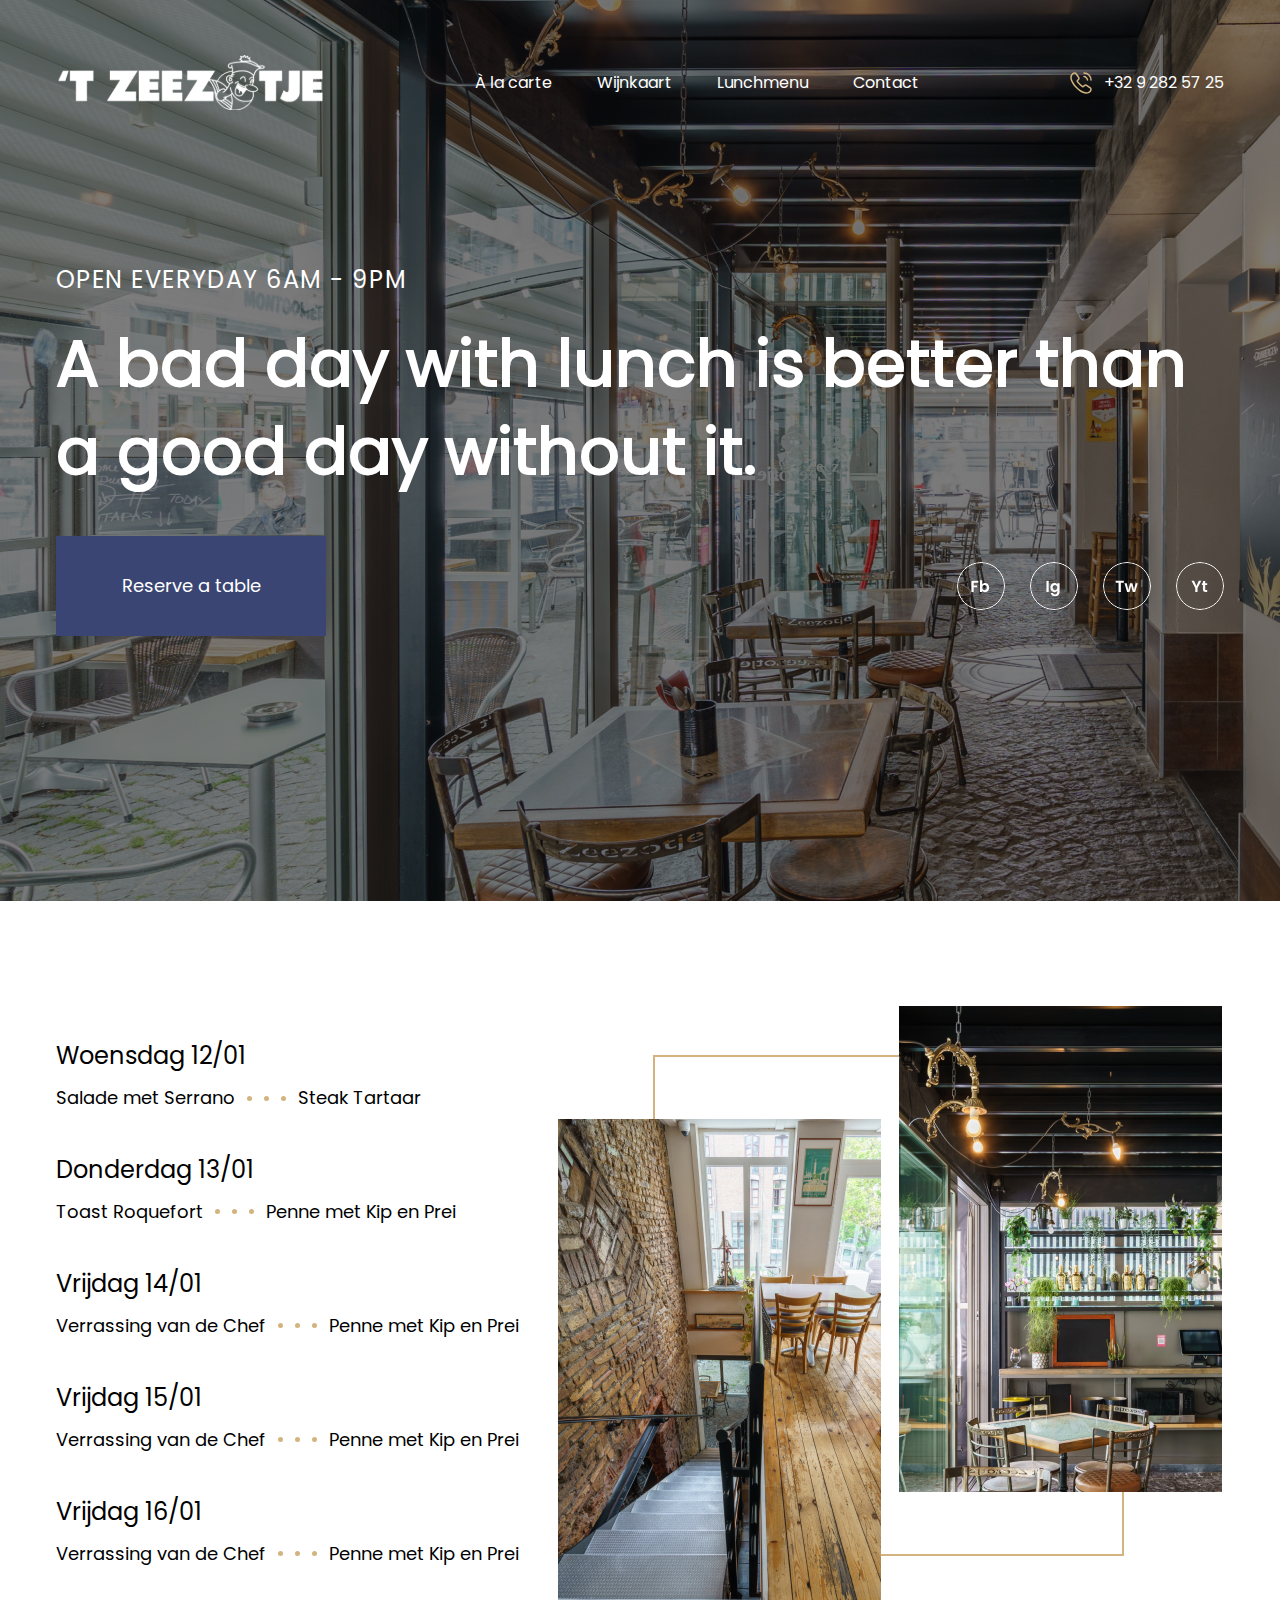
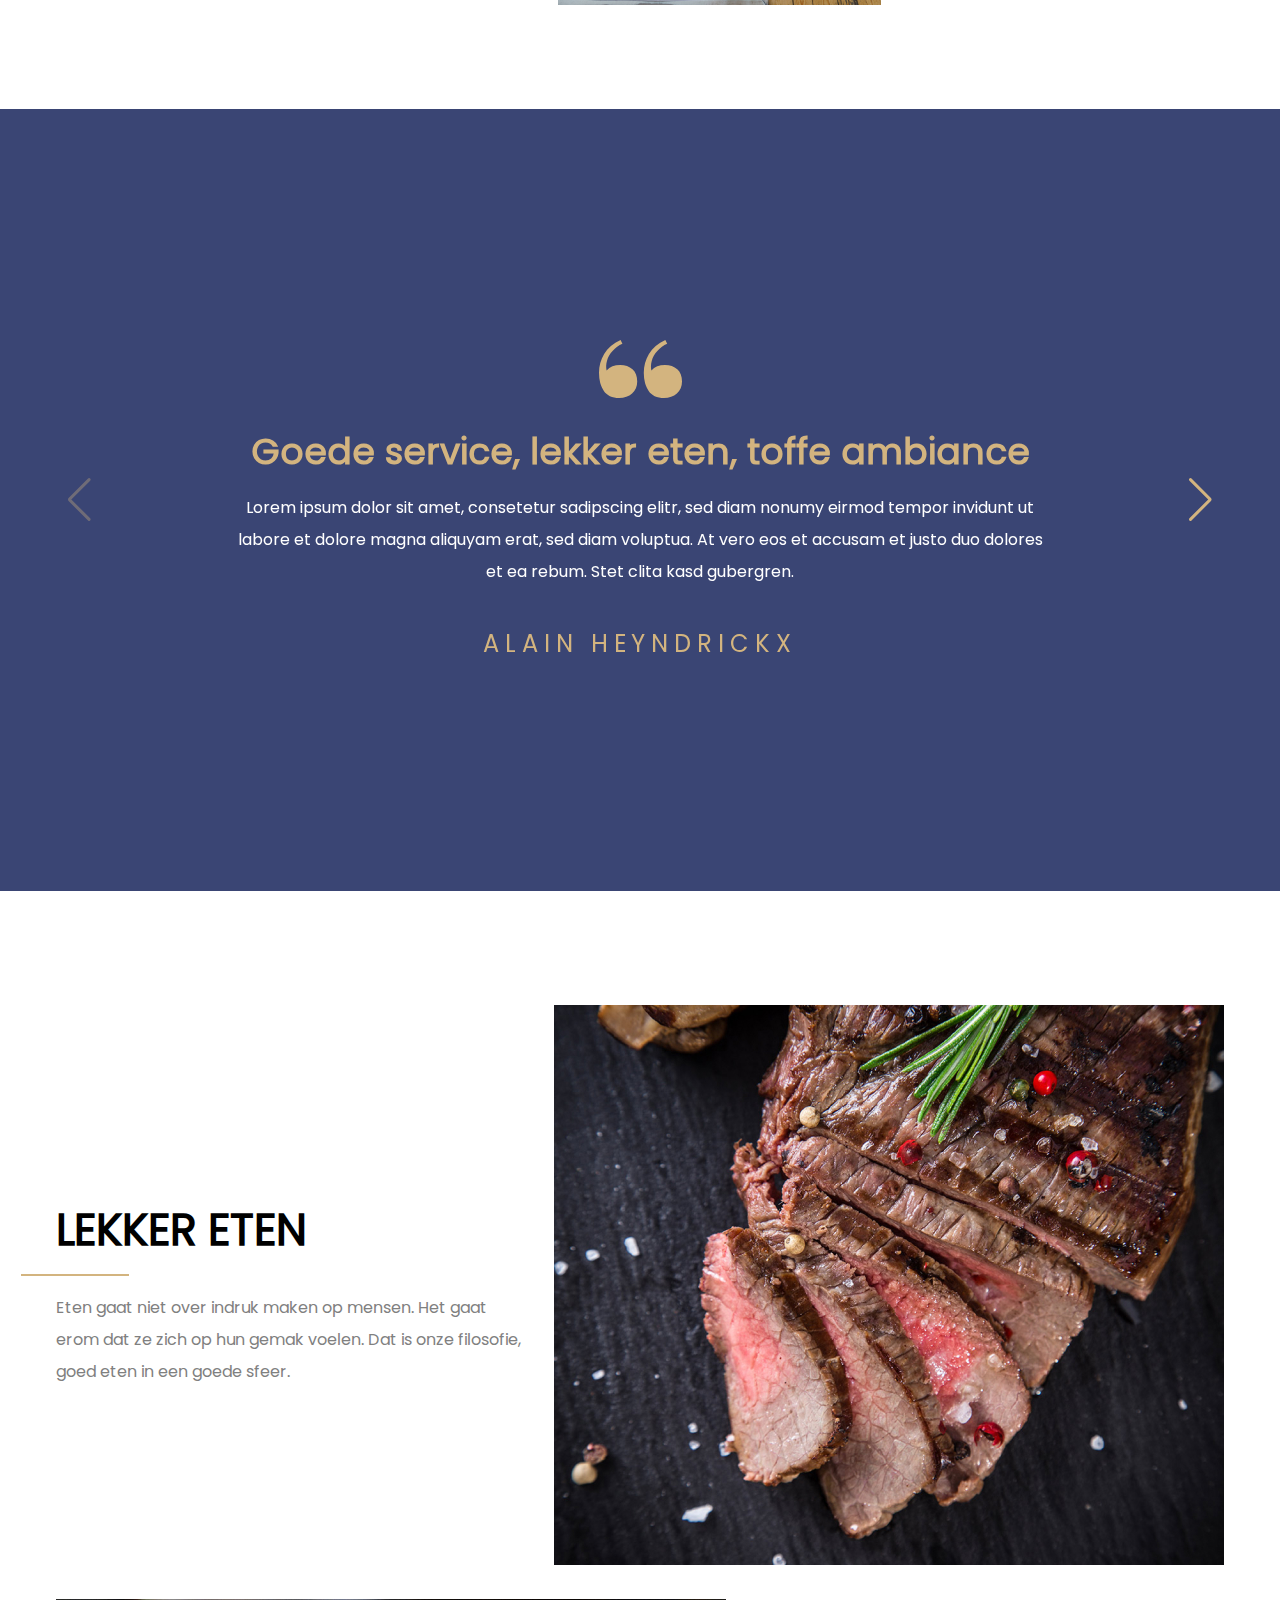
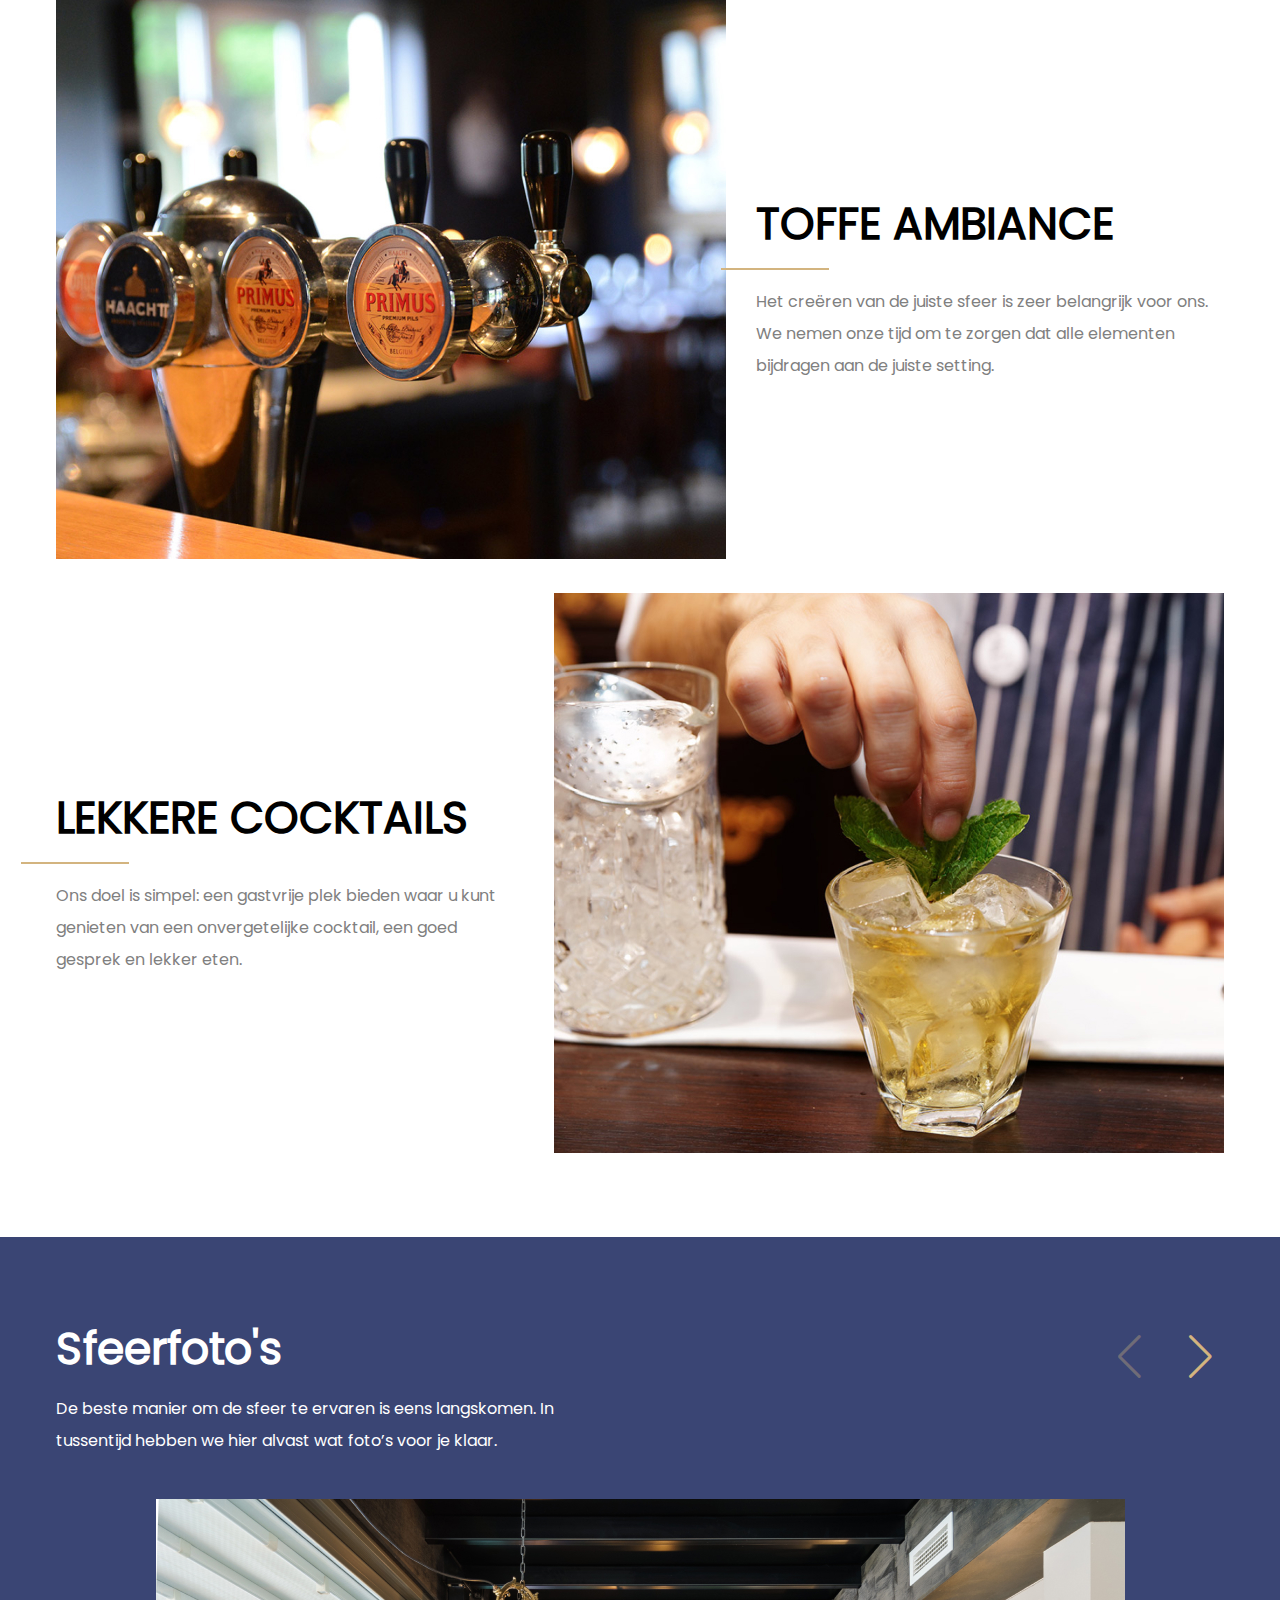
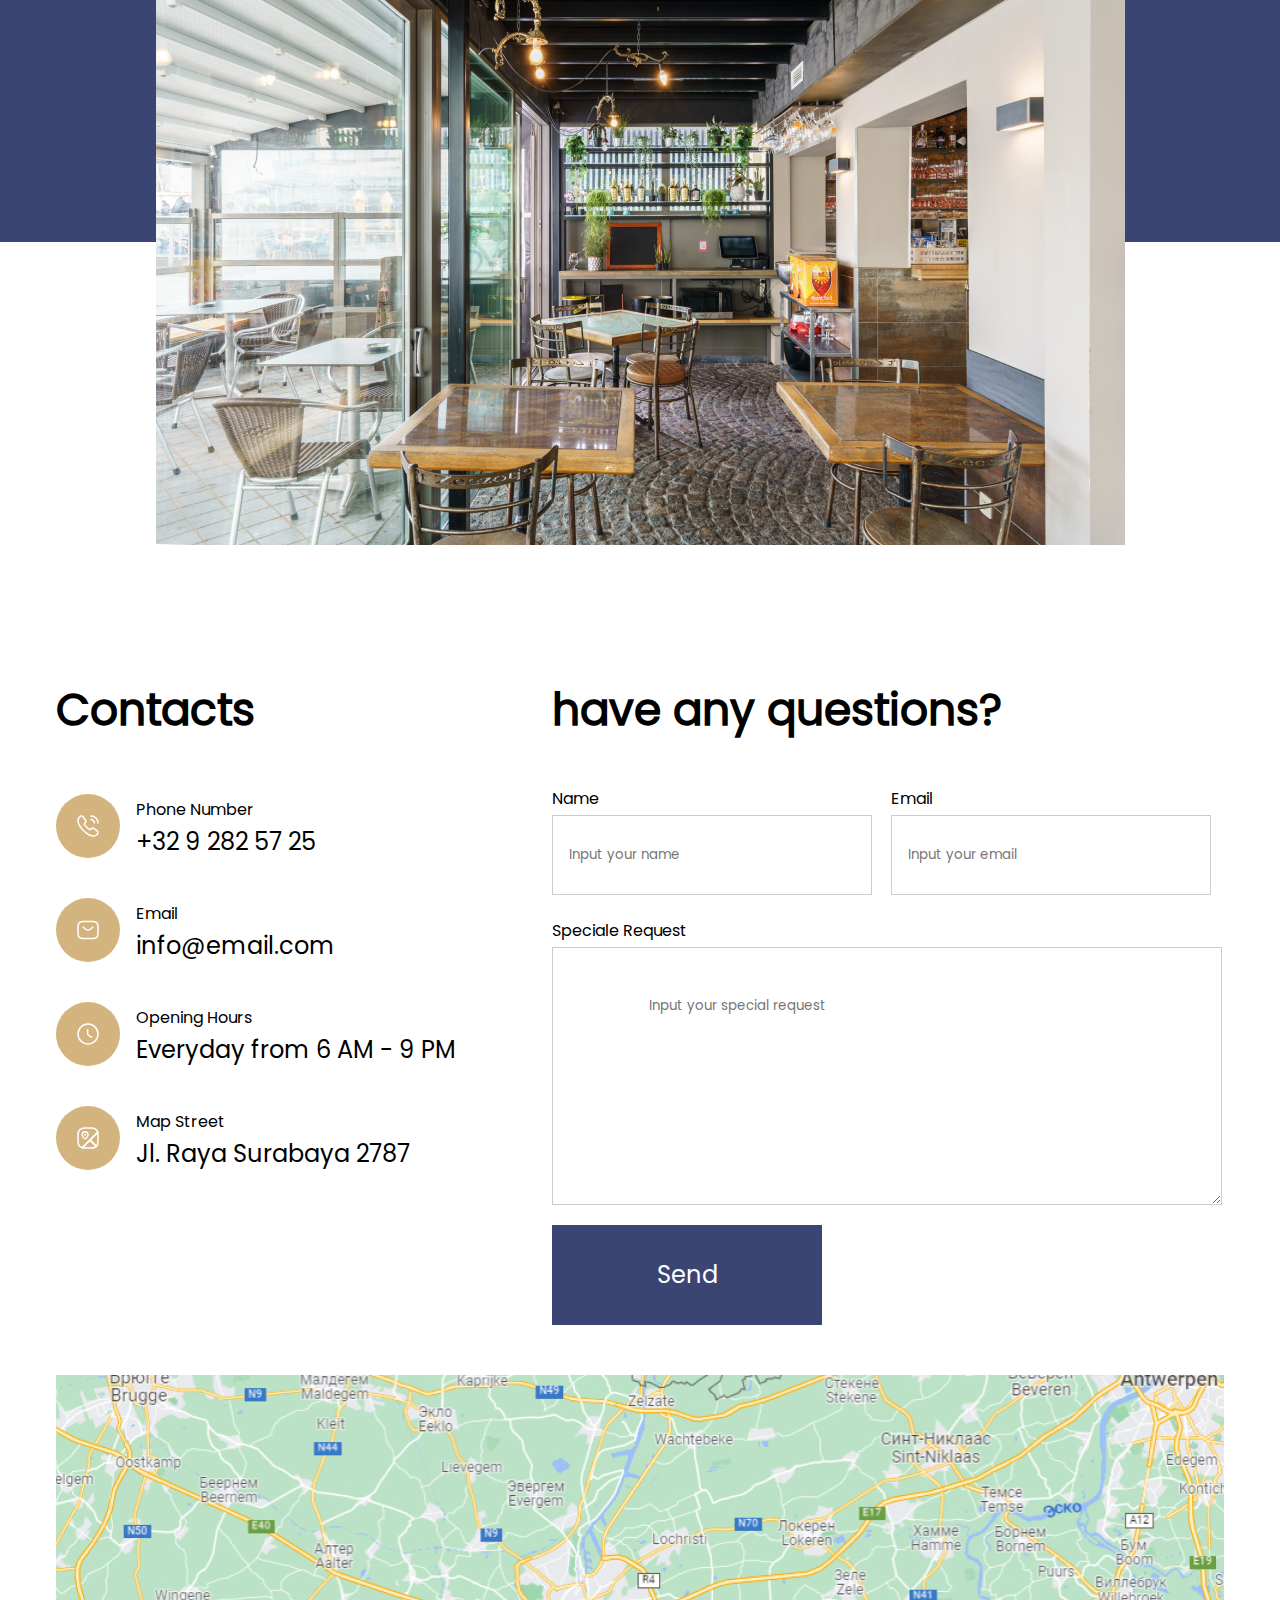
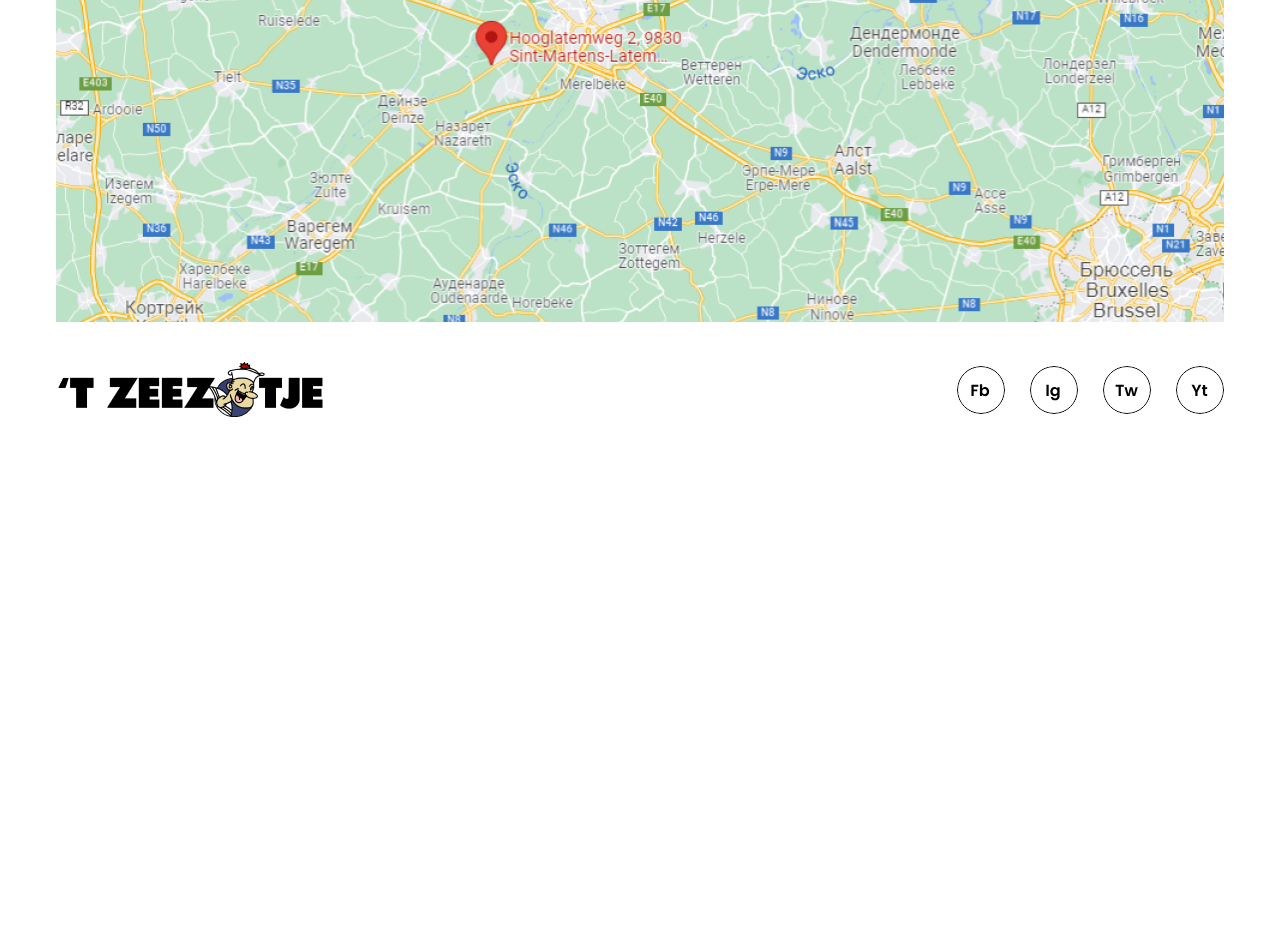
==== commit 50a09391: "7 блок" ====
--- a/index.html
+++ b/index.html
@@ -297,16 +297,16 @@
                 <div class="info__questions">
                     <h2 class="questions__title">have any questions?</h2>
                     <form class="questions__form">
-                        <label for="name">Name
-                            <input type="text" placeholder="Input your name" id="name">
+                        <label for="name" class="questions__name">Name
+                            <input type="text" placeholder="Input your name" id="name" required>
                         </label>
-                        <label for="email">Email
-                            <input type="email" placeholder="Input your email" id="email">
+                        <label for="email" class="questions__email">Email
+                            <input type="email" placeholder="Input your email" id="email" required>
                         </label>
-                        <label for="request">Speciale Request
+                        <label for="request" class="questions__request">Speciale Request
                             <textarea name="request" id="request" cols="30" rows="10" placeholder="
                     Input your special request
-                    "></textarea>
+                    " required></textarea>
                         </label>
                         <button class="questions__btn" type="submit">Send</button>
                     </form>
@@ -317,7 +317,8 @@
         <!--'7 БЛОК'-->
         <section class="map">
             <div class="map__script">
-                <img src="img/map.jpg" alt="map">
+                <iframe class="map__google-map" src="https://www.google.com/maps/embed?pb=!1m18!1m12!1m3!1d40162.23382240548!2d3.6226723285270004!3d51.01356953142977!2m3!1f0!2f0!3f0!3m2!1i1024!2i768!4f13.1!3m3!1m2!1s0x47c36d86000a0d65%3A0x7535eb12a3ad34f9!2zSG9vZ2xhdGVtd2VnIDIsIDk4MzAgU2ludC1NYXJ0ZW5zLUxhdGVtLCDQkdC10LvRjNCz0LjRjw!5e0!3m2!1sru!2sru!4v1675366025716!5m2!1sru!2sru"
+                    width="600" height="450" style="border:0;" allowfullscreen="" loading="lazy" referrerpolicy="no-referrer-when-downgrade"></iframe>
             </div>
         </section>
     </main>
--- a/css/style-index.css
+++ b/css/style-index.css
@@ -105,6 +105,7 @@
 
 @media (max-width: 1024px) {
   :root {
+    --liHeH2: 52px;
     --logoHedWe: 225px;
     --logoHedHe: 42px;
     --padTopText1Block: 20px;
@@ -120,7 +121,7 @@
   :root {
     --fsMenuHead: 14px;
     --fsH2: 42px;
-    --liHeH2: 52px;
+    --liHeH2: 48px;
     --fsH3: 34px;
     --fsH4: 22px;
     --fsH5: 16px;
@@ -134,7 +135,7 @@
     --fsMenuHead: 15px;
     --fsH2: 40px;
     --liHeH2: 44px;
-    --heHeader: 80px;
+    --heHeader: 50px;
     --menuGapHead: 30px;
     --logoHedWe: 185px;
     --logoHedHe: 38px;
@@ -174,7 +175,8 @@
     --fsP: 12px;
     --logoHedWe: 85px;
     --logoHedHe: 25px;
-    --galleryImgHe: 150px; } }
+    --galleryImgHe: 150px;
+    --padTop6Block: 20px; } }
 
 @media (max-width: 230px) {
   :root {
@@ -671,7 +673,6 @@
   -ms-grid-rows: 1fr 25px 5fr;
   grid-template-rows: 1fr 5fr;
   row-gap: 25px;
-  border-radius: 20px;
   background-color: white; }
 
 .popup-reserv__btn-close {
@@ -782,10 +783,9 @@
     font-style: normal;
     font-family: Poppins, Arial, sans-serif;
     text-align: center;
-    border: 2px solid #d3b47f;
-    border-radius: 5px; }
+    border: 1px solid #cccccc; }
   .popup-reserv__form input:hover {
-    border-color: rgba(58, 69, 116, 0.6); }
+    border-color: #d3b47f; }
   .popup-reserv__form input:focus {
     border-color: #3a4574; }
   .popup-reserv__form textarea {
@@ -796,10 +796,9 @@
     font-style: normal;
     font-family: Poppins, Arial, sans-serif;
     height: 120px;
-    border: 2px solid #d3b47f;
-    border-radius: 5px; }
+    border: 1px solid #cccccc; }
   .popup-reserv__form textarea:hover {
-    border-color: rgba(58, 69, 116, 0.6); }
+    border-color: #d3b47f; }
   .popup-reserv__form textarea:focus {
     border-color: #3a4574; }
 
@@ -902,8 +901,7 @@
   font-style: normal;
   font-family: Poppins, Arial, sans-serif;
   padding: 10px 45px;
-  background-color: #3a4574;
-  border-radius: 5px; }
+  background-color: #3a4574; }
   .popup-reserv__btn:hover {
     -webkit-box-shadow: 0 0 10px 1px #d3b47f;
     box-shadow: 0 0 10px 1px #d3b47f;
@@ -931,7 +929,6 @@
     height: 97%;
     padding: 100px 20px 50px;
     row-gap: unset;
-    border-radius: 10px;
     /*добавить скролл меню для горизонталки*/
     overflow: auto; }
   .popup-reserv__btn-close {
@@ -964,8 +961,7 @@
     font-family: Poppins, Arial, sans-serif;
     margin-top: 5px;
     padding: 7px 35px;
-    background-color: #3a4574;
-    border-radius: 5px; }
+    background-color: #3a4574; }
   .popup-reserv__name-container {
     -ms-grid-row: 1;
     -ms-grid-column: 1; }
@@ -992,7 +988,6 @@
     width: 90%;
     height: 90%;
     padding: 50px 20px 5px;
-    border-radius: 10px;
     /*добавить скролл меню для горизонталки*/
     overflow: auto; }
   .popup-reserv__btn-close {
@@ -1014,6 +1009,7 @@
   transition: all 0.4s ease 0s; }
 
 main {
+  overflow: hidden;
   width: 100%;
   height: -webkit-max-content;
   height: -moz-max-content;
@@ -1398,7 +1394,7 @@
       -ms-flex-wrap: wrap;
       flex-wrap: wrap; }
     .timetable__day-block-group ul {
-      width: 90vw;
+      width: var(--contentWidh);
       gap: 20px; }
     .timetable__day {
       display: -ms-grid;
@@ -1456,7 +1452,7 @@
   .timetable__day {
     -webkit-box-sizing: border-box;
     box-sizing: border-box;
-    width: 80vw;
+    width: 100%;
     display: -ms-grid;
     display: grid;
     -webkit-box-pack: center;
@@ -1918,7 +1914,6 @@
     width: 90%;
     margin: auto; }
   .gallery__nav {
-    border: 2px solid #d9ff00;
     left: unset;
     top: 0;
     margin: 50px auto; }
@@ -1939,7 +1934,6 @@
     top: 84%; } }
 
 .info {
-  overflow: hidden;
   width: 100%;
   height: -webkit-max-content;
   height: -moz-max-content;
@@ -2048,6 +2042,10 @@
           height: 80px;
           border: 1px solid #cccccc;
           padding: 28px 16px; }
+          .info__questions .questions__form label input:hover {
+            border-color: #d3b47f; }
+          .info__questions .questions__form label input:focus {
+            border-color: #3a4574; }
         .info__questions .questions__form label textarea {
           width: 670px;
           height: -webkit-max-content;
@@ -2055,6 +2053,10 @@
           height: max-content;
           border: 1px solid #cccccc;
           padding: 28px 16px; }
+          .info__questions .questions__form label textarea:hover {
+            border-color: #d3b47f; }
+          .info__questions .questions__form label textarea:focus {
+            border-color: #3a4574; }
     .info__questions .questions__btn {
       width: 270px;
       height: 100px;
@@ -2065,6 +2067,198 @@
       font-style: normal;
       font-family: Poppins, Arial, sans-serif;
       background-color: #3a4574; }
+      .info__questions .questions__btn:hover {
+        -webkit-box-shadow: 0 0 10px 1px #d3b47f;
+        box-shadow: 0 0 10px 1px #d3b47f;
+        color: #d3b47f; }
+
+@media (max-width: 1250px) {
+  .info {
+    padding-bottom: 25px; }
+    .info__container {
+      gap: 3%; }
+    .info__contacts {
+      width: -webkit-max-content;
+      width: -moz-max-content;
+      width: max-content;
+      gap: 40px; }
+      .info__contacts .contacts__row {
+        gap: 16px; }
+      .info__contacts .contacts__lable {
+        width: 64px;
+        height: 64px; }
+    .info__questions {
+      width: 57%; }
+      .info__questions .questions__title {
+        margin-bottom: 29px; }
+      .info__questions .questions__form {
+        width: 100%;
+        display: -ms-grid;
+        display: grid;
+        -webkit-box-pack: center;
+        -ms-flex-pack: center;
+        justify-content: center;
+        -webkit-box-align: center;
+        -ms-flex-align: center;
+        align-items: center;
+        grid-template-areas: 'questions__name questions__email' 'questions__request questions__request' 'questions__btn questions__btn';
+        -ms-grid-columns: 48% 4% 48%;
+        grid-template-columns: 48% 48%;
+        -ms-grid-rows: 20% 10% 50% 10% 10%;
+        grid-template-rows: 20% 50% 10%;
+        row-gap: 10%;
+        -webkit-column-gap: 4%;
+        column-gap: 4%; }
+        .info__questions .questions__form label input {
+          width: 100%;
+          height: 100%; }
+        .info__questions .questions__form label textarea {
+          width: 100%;
+          height: 100%; }
+      .info__questions .questions__name {
+        grid-area: questions__name; }
+      .info__questions .questions__email {
+        grid-area: questions__email; }
+      .info__questions .questions__request {
+        grid-area: questions__request; }
+      .info__questions .questions__btn {
+        width: 180px;
+        height: 60px;
+        grid-area: questions__btn; } }
+
+@media (max-width: 1250px){
+      .info__questions .questions__name {
+    -ms-grid-row: 1;
+    -ms-grid-column: 1; }
+      .info__questions .questions__email {
+    -ms-grid-row: 1;
+    -ms-grid-column: 3; }
+      .info__questions .questions__request {
+    -ms-grid-row: 3;
+    -ms-grid-column: 1;
+    -ms-grid-column-span: 3; }
+      .info__questions .questions__btn {
+    -ms-grid-row: 5;
+    -ms-grid-column: 1;
+    -ms-grid-column-span: 3; } }
+
+@media (max-width: 767px) {
+  .info {
+    padding-bottom: 25px; }
+    .info__container {
+      -webkit-box-orient: vertical;
+      -webkit-box-direction: normal;
+      -ms-flex-direction: column;
+      flex-direction: column;
+      gap: 30px; }
+    .info h2 {
+      width: 100%;
+      text-align: center; }
+    .info__contacts {
+      display: -webkit-box;
+      display: -ms-flexbox;
+      display: flex;
+      -ms-flex-pack: distribute;
+      justify-content: space-around;
+      -webkit-box-align: center;
+      -ms-flex-align: center;
+      align-items: center;
+      width: var(--contentWidh);
+      -ms-flex-wrap: wrap;
+      flex-wrap: wrap;
+      gap: auto; }
+      .info__contacts .contacts__row {
+        -webkit-box-sizing: border-box;
+        box-sizing: border-box;
+        width: 40%;
+        gap: 16px; }
+    .info__questions {
+      width: 100%; }
+      .info__questions .questions__btn {
+        margin: auto; } }
+
+@media (max-width: 677px) {
+  .info__contacts {
+    display: -webkit-box;
+    display: -ms-flexbox;
+    display: flex;
+    -webkit-box-pack: center;
+    -ms-flex-pack: center;
+    justify-content: center;
+    -webkit-box-align: center;
+    -ms-flex-align: center;
+    align-items: center; }
+    .info__contacts .contacts__row {
+      width: 90%; } }
+
+@media (max-width: 495px) {
+  .info__contacts {
+    width: 100%; }
+    .info__contacts .contacts__row {
+      -webkit-box-align: center;
+      -ms-flex-align: center;
+      align-items: center; }
+    .info__contacts .contacts__lable {
+      width: -webkit-max-content;
+      width: -moz-max-content;
+      width: max-content;
+      height: -webkit-max-content;
+      height: -moz-max-content;
+      height: max-content; }
+      .info__contacts .contacts__lable img {
+        width: 34px;
+        height: 34px; }
+  .info__questions {
+    width: 100%; }
+    .info__questions .questions__title {
+      margin-bottom: 29px; }
+    .info__questions .questions__form {
+      width: 100%;
+      display: -ms-grid;
+      display: grid;
+      -webkit-box-pack: center;
+      -ms-flex-pack: center;
+      justify-content: center;
+      -webkit-box-align: center;
+      -ms-flex-align: center;
+      align-items: center;
+      grid-template-areas: 'questions__name' 'questions__email' 'questions__request' 'questions__btn';
+      -ms-grid-columns: 90%;
+      grid-template-columns: 90%;
+      -ms-grid-rows: max-content;
+      grid-template-rows: -webkit-max-content;
+      grid-template-rows: max-content;
+      row-gap: 5px;
+      -webkit-column-gap: unset;
+      column-gap: unset; }
+    .info__questions .questions__btn {
+      width: 120px;
+      height: 40px; }
+    .info__questions .questions__name {
+    -ms-grid-row: 1;
+    -ms-grid-column: 1; }
+    .info__questions .questions__email {
+    -ms-grid-row: 3;
+    -ms-grid-column: 1; }
+    .info__questions .questions__request {
+    -ms-grid-row: 5;
+    -ms-grid-column: 1;
+    -ms-grid-column-span: 1; }
+    .info__questions .questions__btn {
+    -ms-grid-row: 7;
+    -ms-grid-column: 1;
+    -ms-grid-column-span: 1; } }
+
+@media (max-width: 495px) {
+  .info__contacts {
+    gap: 15px; }
+    .info__contacts .contacts__row {
+      text-align: center;
+      -webkit-box-orient: vertical;
+      -webkit-box-direction: normal;
+      -ms-flex-direction: column;
+      flex-direction: column;
+      gap: 3px; } }
 
 .map {
   width: 100%;
@@ -2083,9 +2277,18 @@
   background-color: white;
   padding: 25px 0px 20px; }
   .map__script {
-    width: 1170px;
-    height: 547px; }
-
-@media (max-width: 1250px) {
-  .map {
-    display: none; } }
+    width: var(--contentWidh);
+    height: 547px;
+    background-color: white;
+    background-size: 100% 100%;
+    background-repeat: no-repeat;
+    background-position: center;
+    background-image: url("../img/map.jpg"); }
+  .map__google-map {
+    width: 100%;
+    height: 100%; }
+
+@media (max-width: 480px) {
+  .map__script {
+    width: var(--contentWidh);
+    height: 347px; } }
